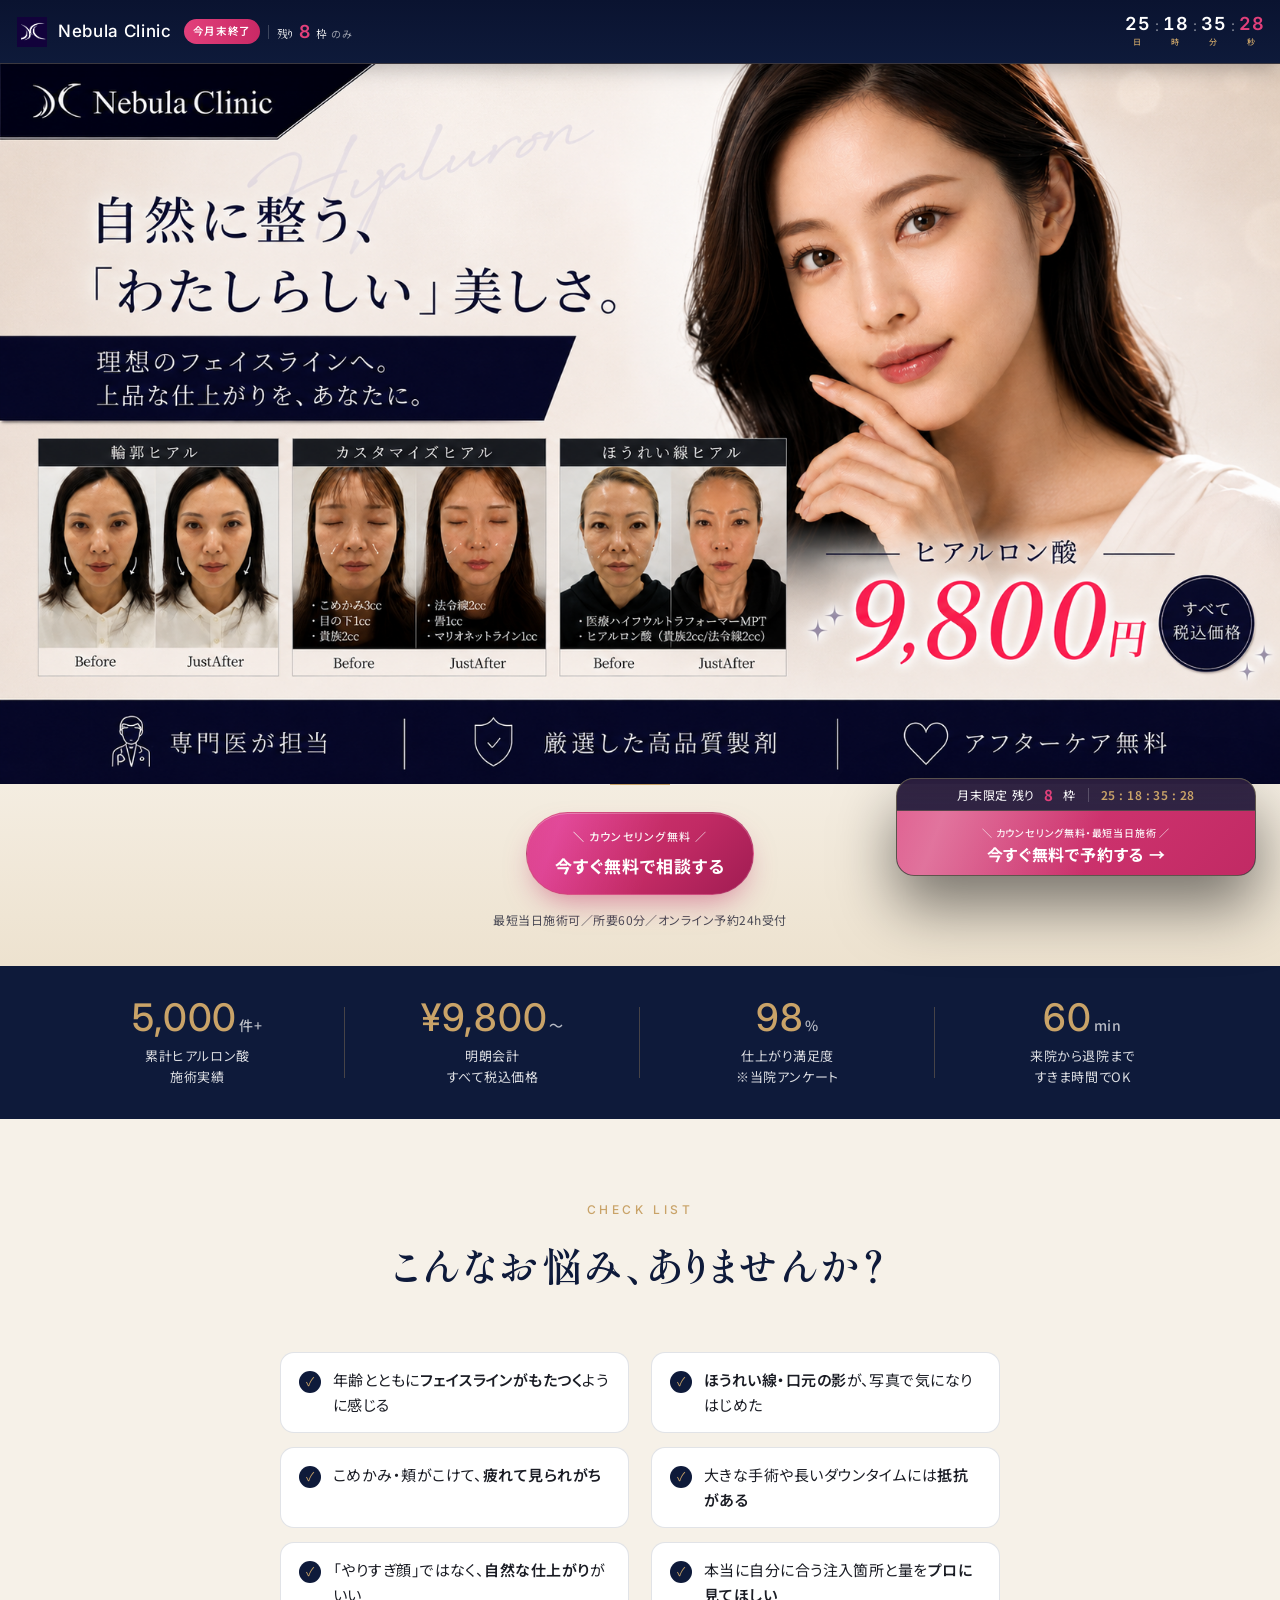
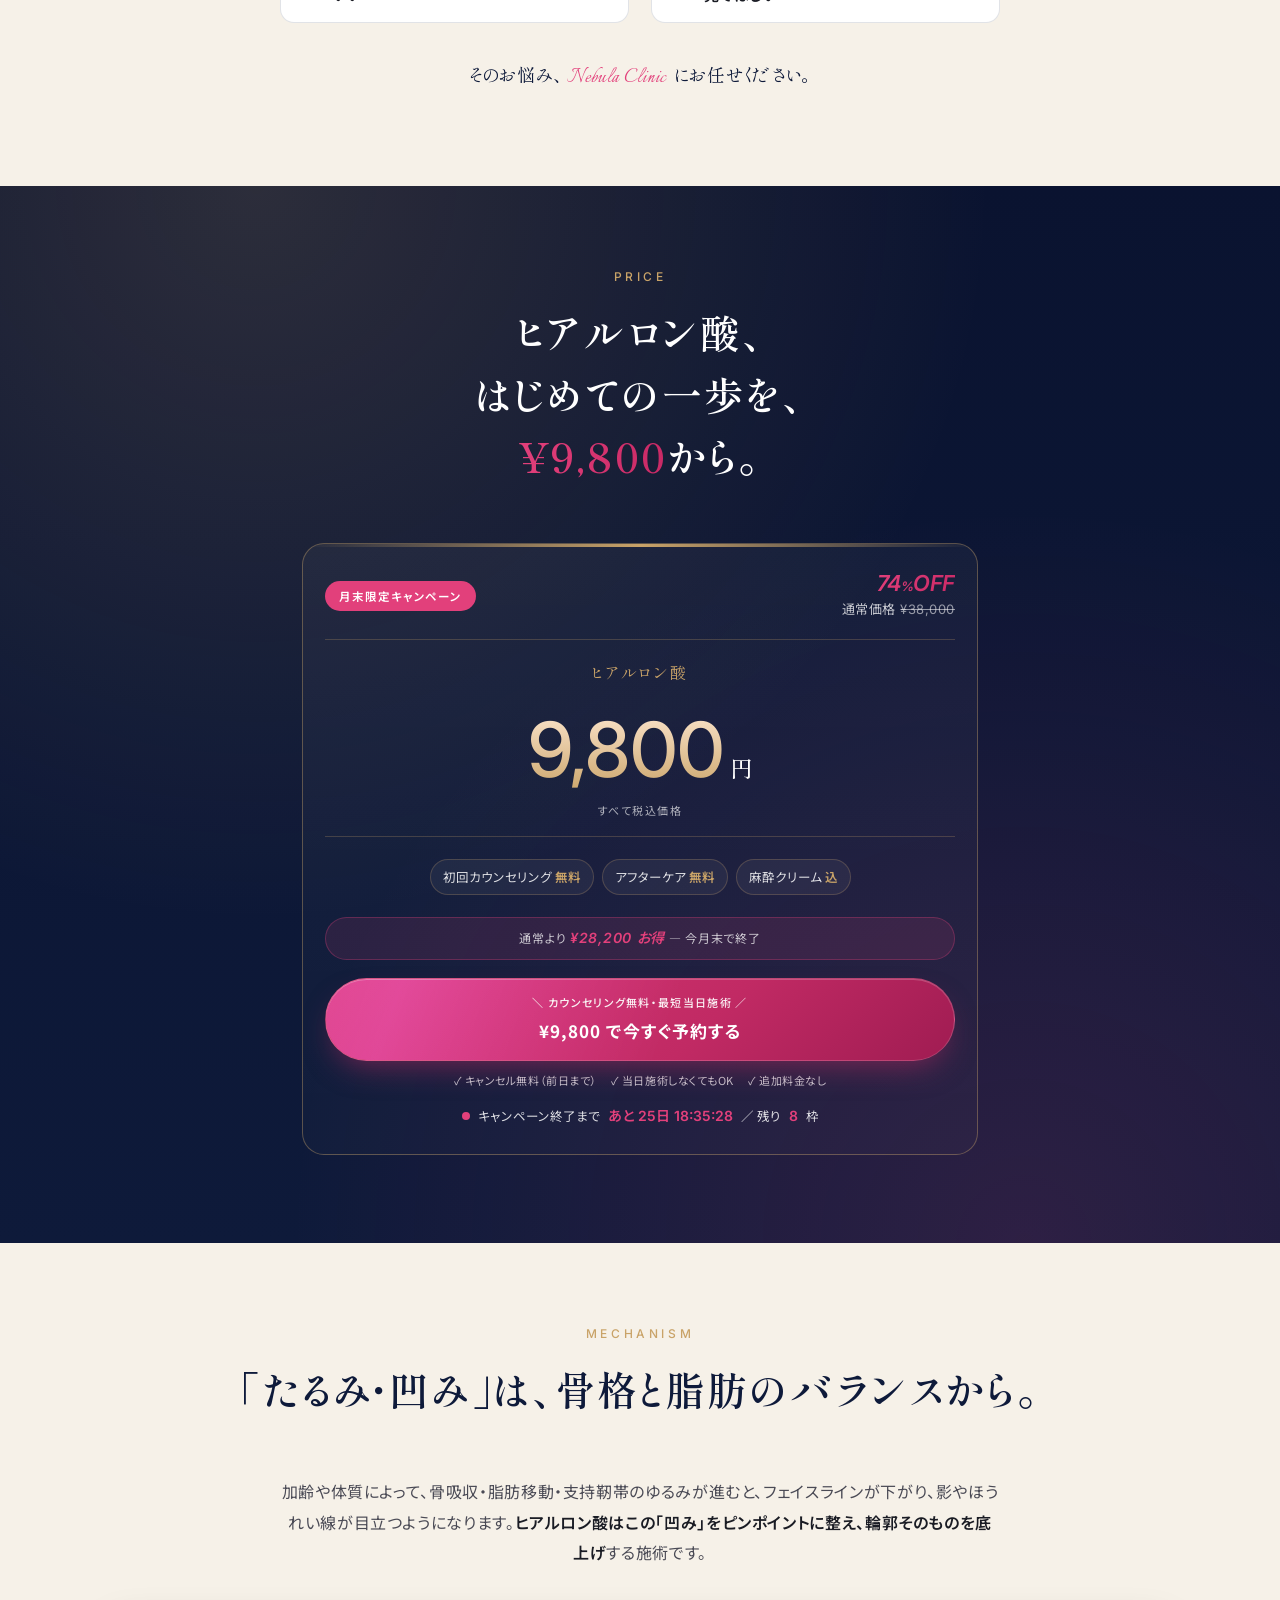
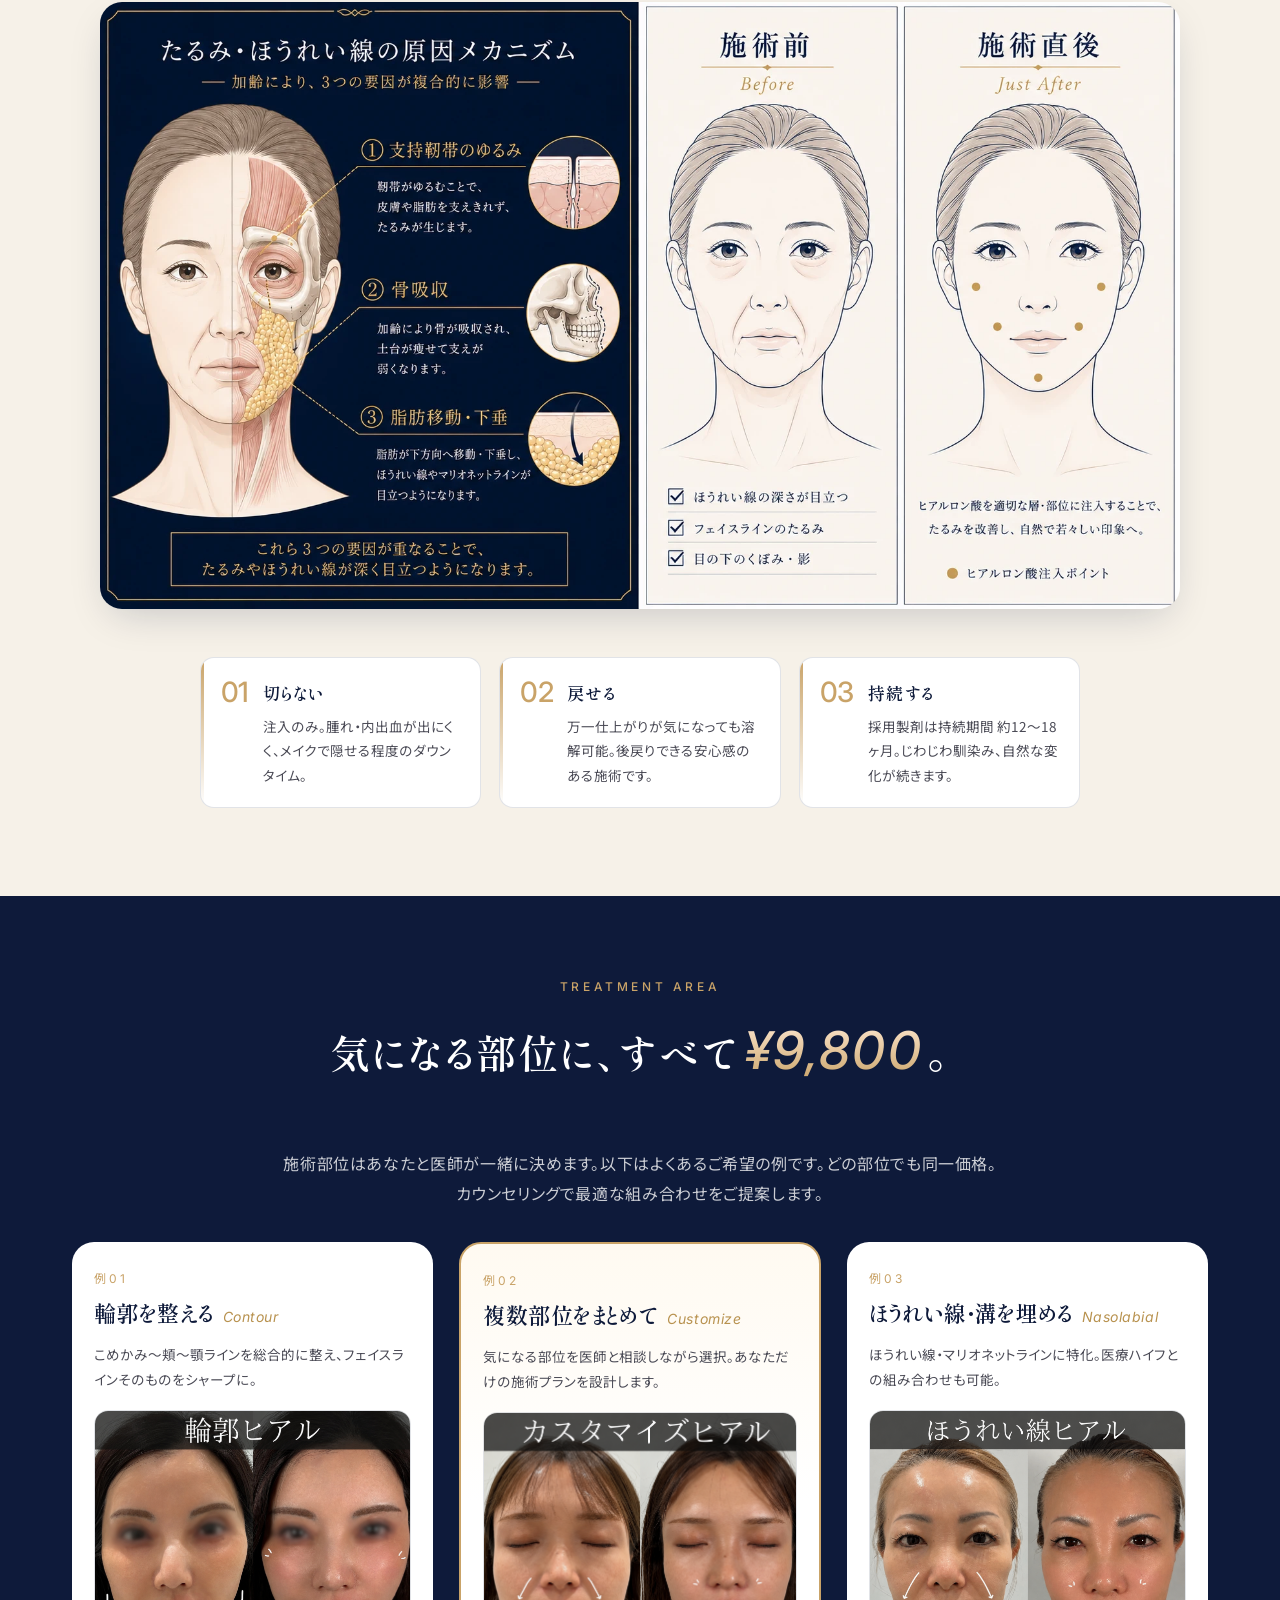
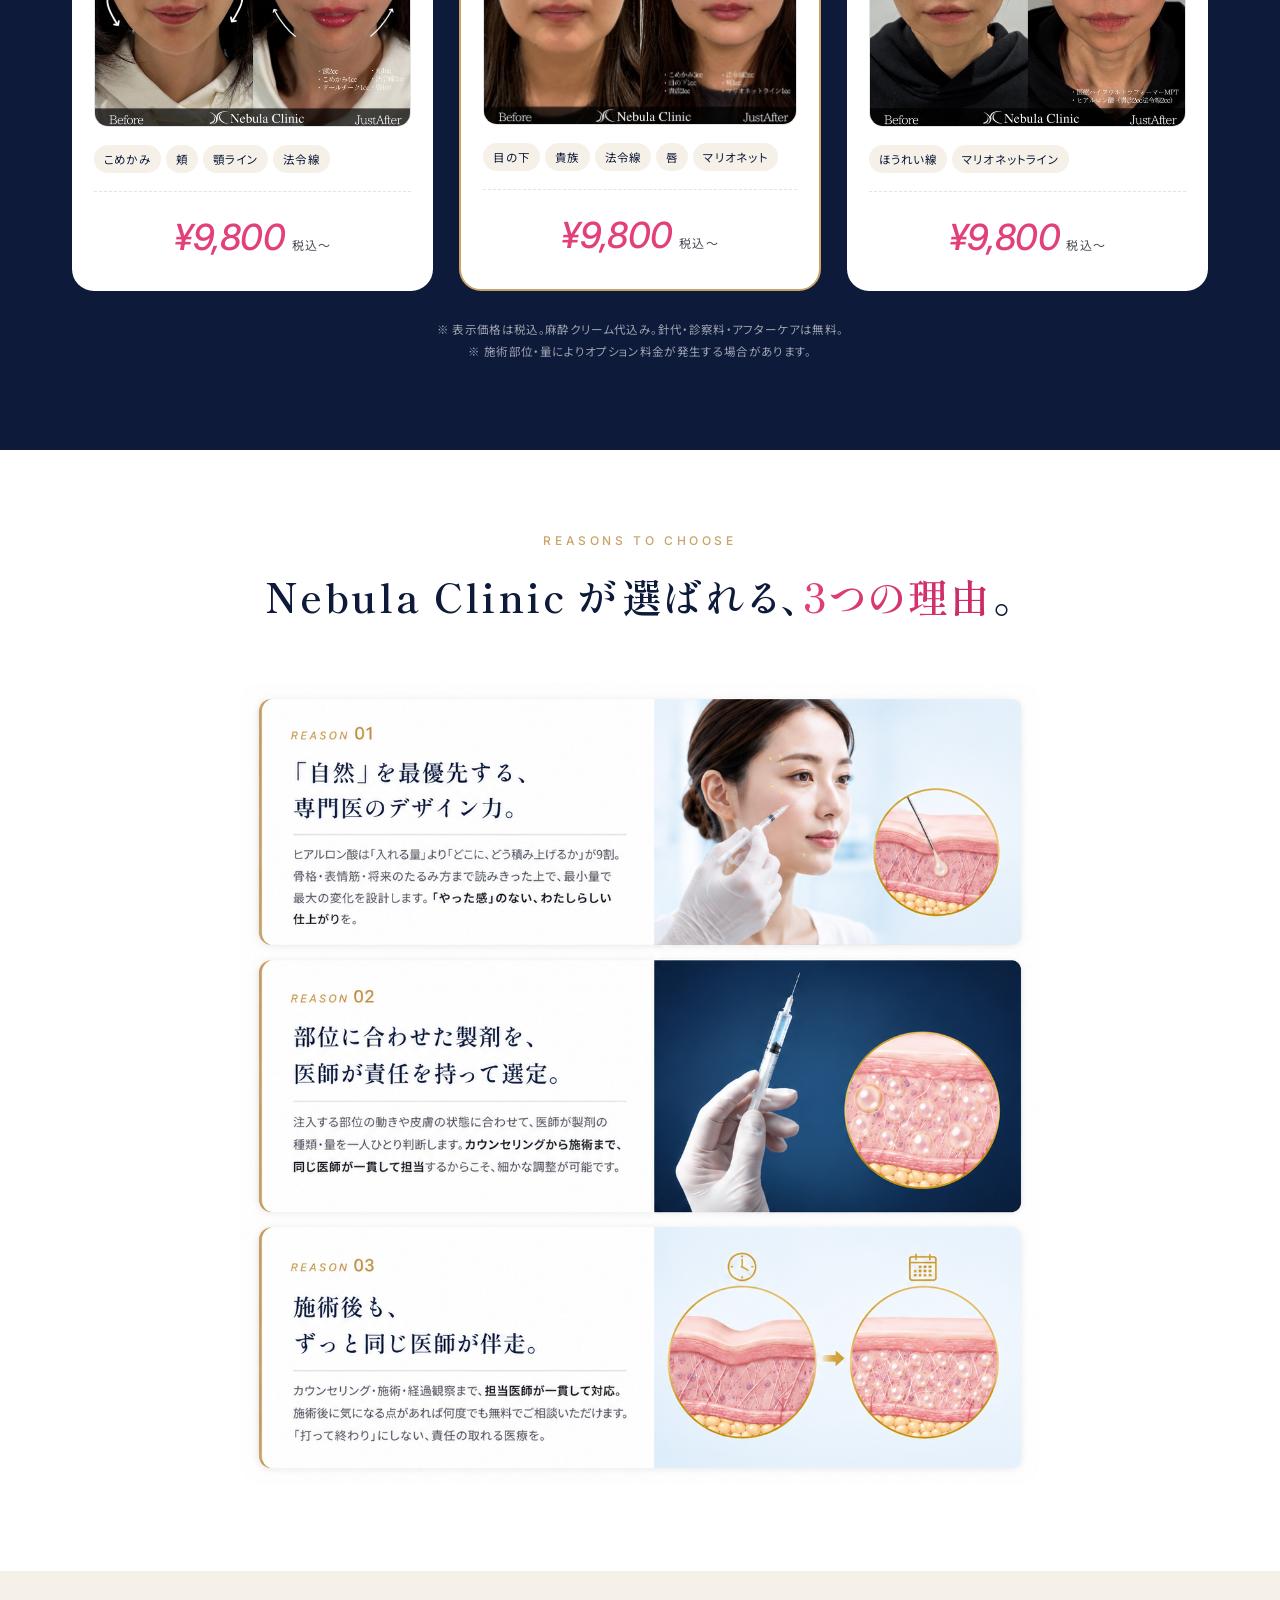
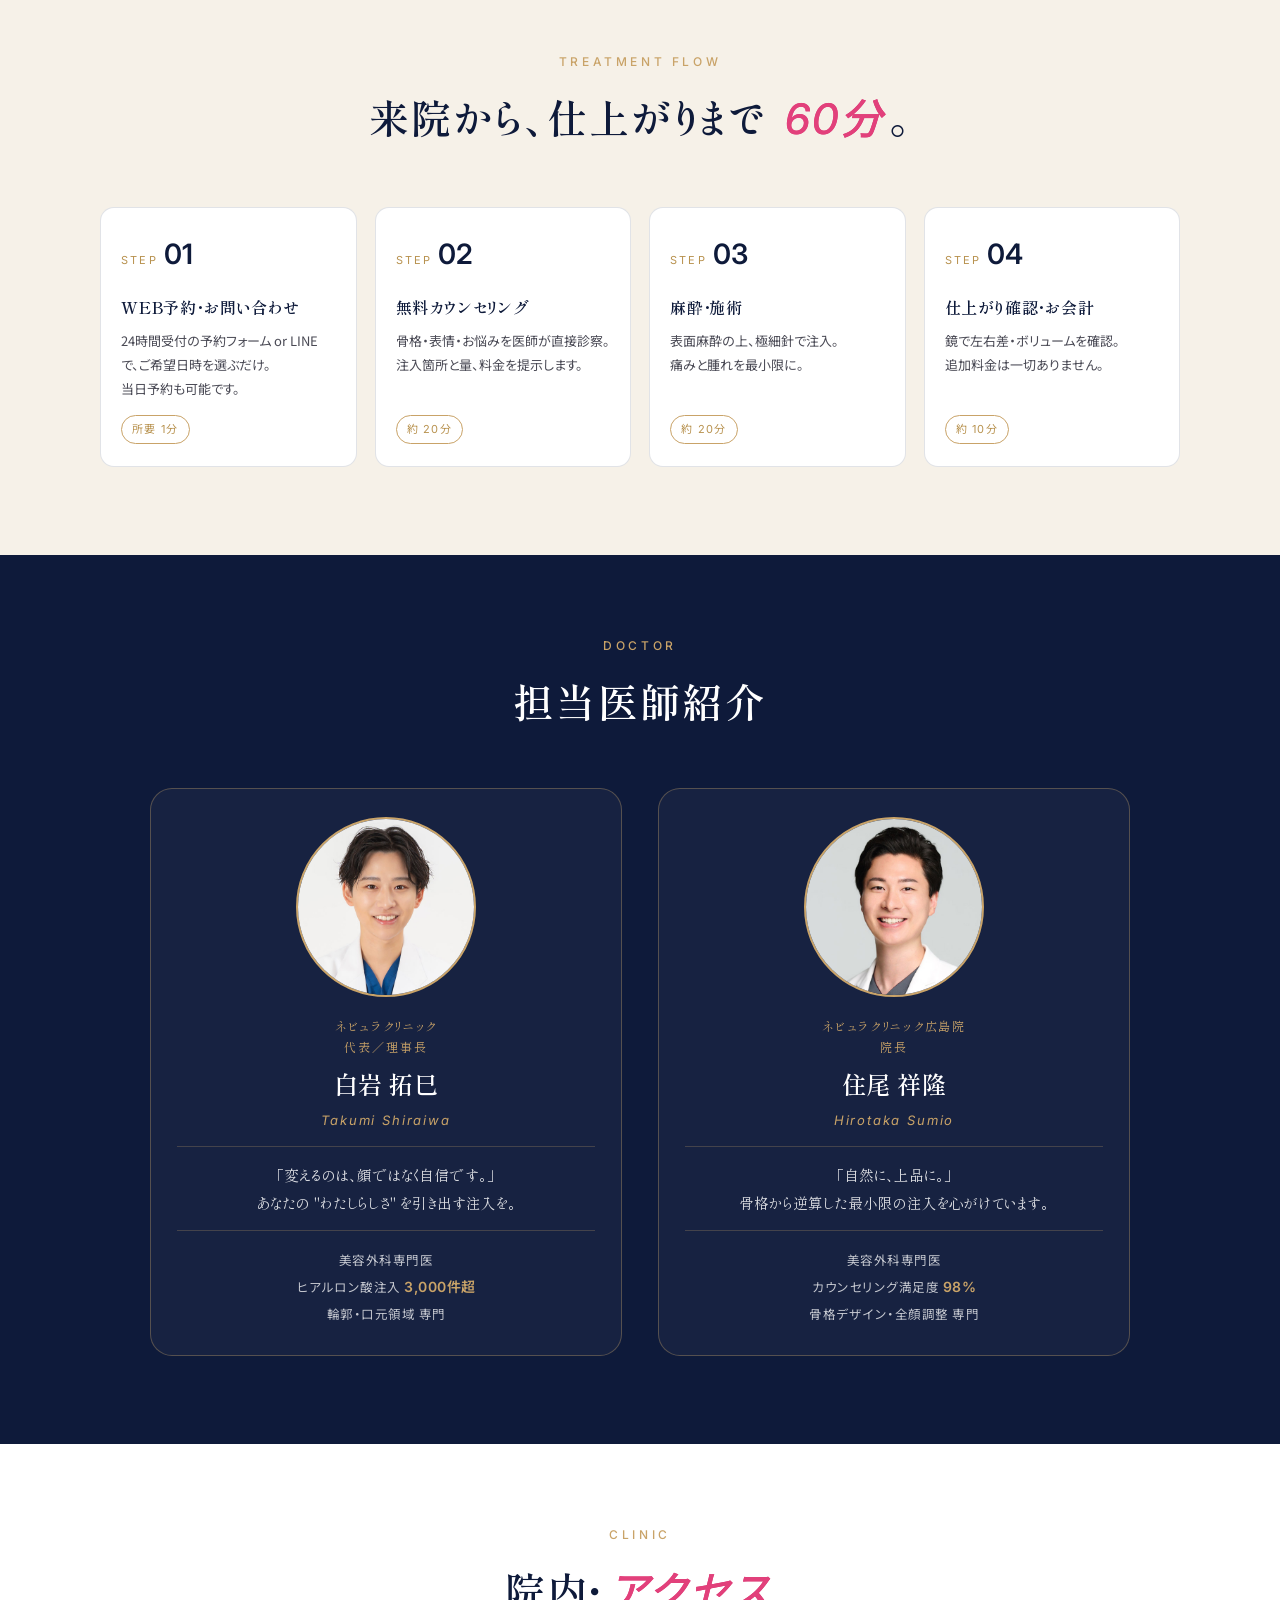
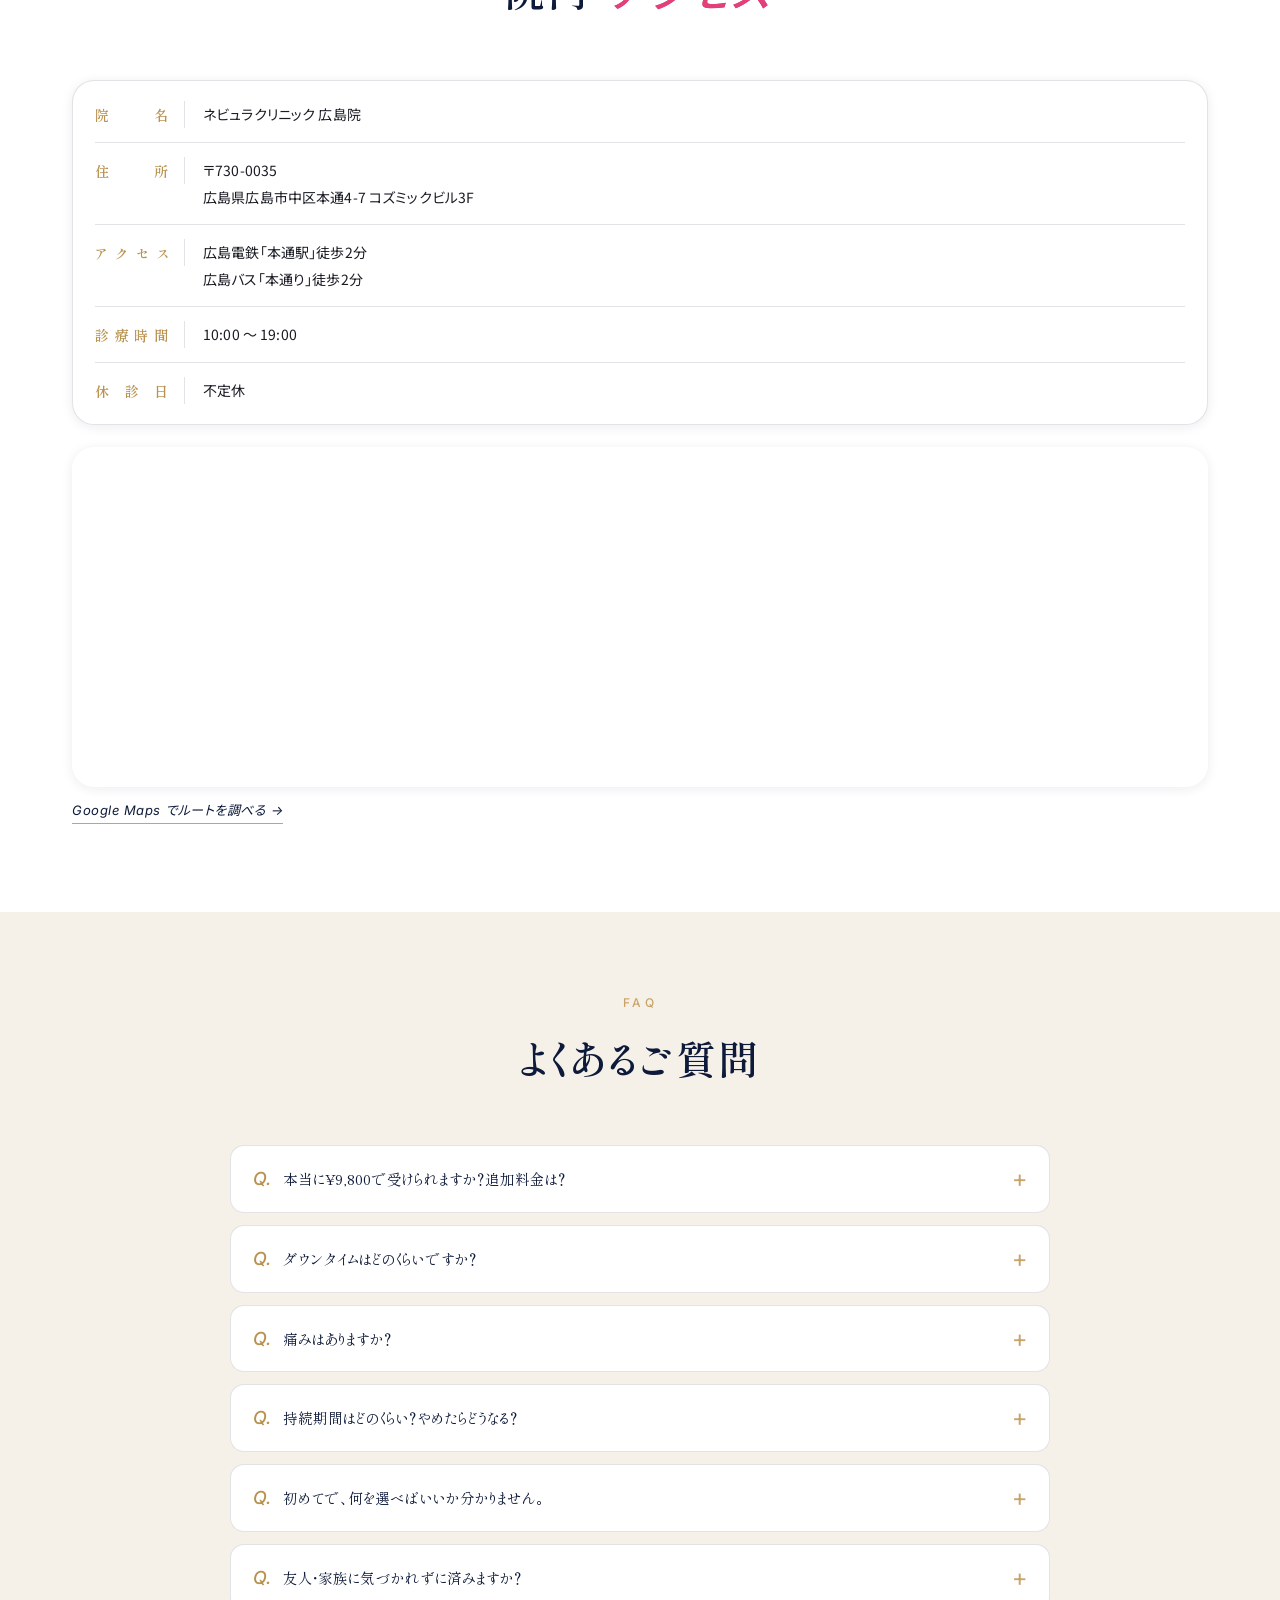
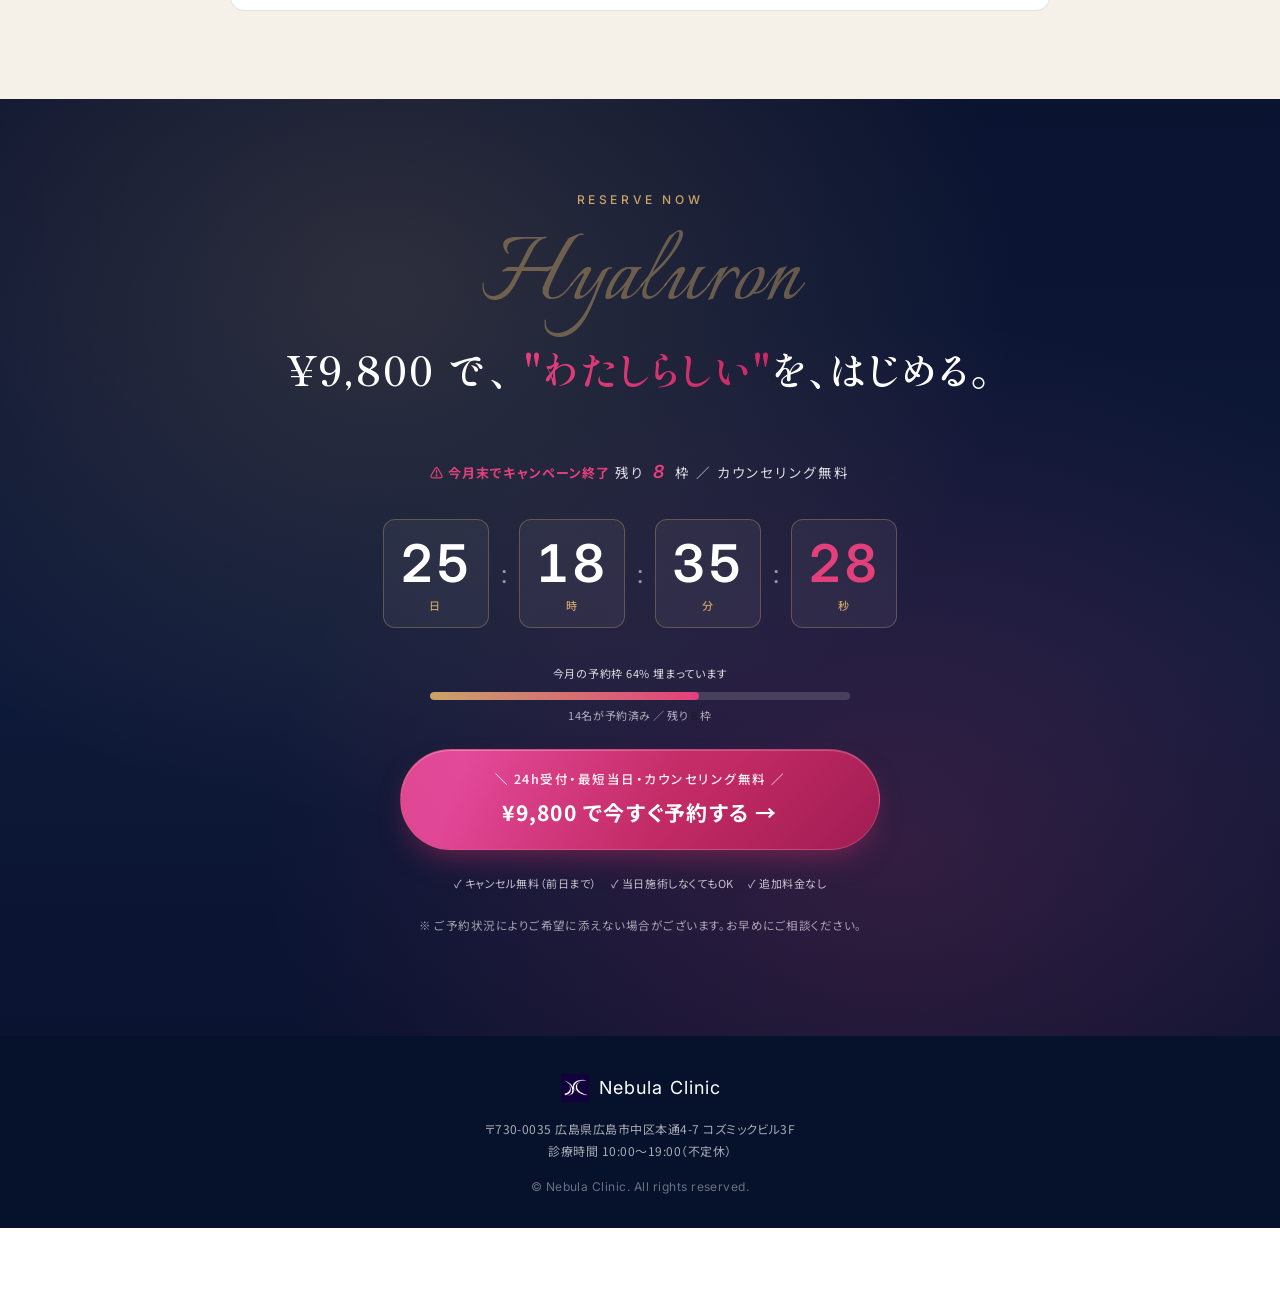
==== Hyaluron LP.html @ a9e878e3 "Remove phone numbers from clinic info and footer" ====
<!DOCTYPE html>
<html lang="ja">
<head>
<meta charset="UTF-8" />
<meta name="viewport" content="width=device-width, initial-scale=1, viewport-fit=cover" />
<title>自然に整う、わたしらしい美しさ｜ヒアルロン酸 ¥9,800｜Nebula Clinic</title>
<meta name="description" content="ネビュラクリニック広島院。輪郭・カスタマイズ・ほうれい線、3つのヒアルロン酸メニューが税込¥9,800。専門医による上品な仕上がり。カウンセリング無料／アフターケア無料。" />
<link rel="preconnect" href="https://fonts.googleapis.com" />
<link rel="preconnect" href="https://fonts.gstatic.com" crossorigin />
<link href="https://fonts.googleapis.com/css2?family=Shippori+Mincho:wght@400;500;600;700;800&family=Noto+Sans+JP:wght@300;400;500;600;700&family=Inter:wght@300;400;500;600;700&family=Italianno&display=swap" rel="stylesheet" />
<link rel="stylesheet" href="styles-v14.css?v=16" />
<style>
/* REASONS: composite image — PC & SP */
.reason-list{
  list-style:none !important;
  padding:0 !important;
  margin:0 auto !important;
  display:block !important;
}
.reason-list li{
  line-height:0;
  text-align:center;
}
.reason-img{
  width:100%;
  height:auto;
  display:block;
  margin:0 auto;
  border-radius:var(--radius-lg);
}
/* PC: 1254×1254 square — limit to reasonable width */
@media(min-width:720px){
  .reason-img{ max-width:800px; }
}
/* SP: 800×1966 tall — full width, no radius */
@media(max-width:719px){
  .reason-img{ max-width:100%; border-radius:0; }
}
</style>
</head>
<body>
  <!-- Sticky Top Countdown Bar -->
  <header class="topbar" id="topbar">
    <div class="topbar__inner">
      <a href="#top" class="topbar__brand" aria-label="Nebula Clinic">
        <img class="brand-mark" src="assets/logo-mark.png" alt="" />
        <span class="brand-word">Nebula Clinic</span>
      </a>
      <div class="topbar__deal">
        <span class="deal-label">今月末終了</span>
        <span class="deal-divider"></span>
        <span class="deal-slots">残り <strong id="slots">8</strong> 枠 <em class="deal-urgency">のみ</em></span>
      </div>
      <div class="countdown" aria-label="キャンペーン終了までの残り時間">
        <div class="cd-cell"><span class="cd-num" id="cd-d">00</span><span class="cd-lbl">日</span></div>
        <span class="cd-sep">:</span>
        <div class="cd-cell"><span class="cd-num" id="cd-h">00</span><span class="cd-lbl">時</span></div>
        <span class="cd-sep">:</span>
        <div class="cd-cell"><span class="cd-num" id="cd-m">00</span><span class="cd-lbl">分</span></div>
        <span class="cd-sep">:</span>
        <div class="cd-cell"><span class="cd-num cd-sec" id="cd-s">00</span><span class="cd-lbl">秒</span></div>
      </div>
    </div>
  </header>

  <main id="top">
    <!-- FV / HERO -->
    <section class="fv" aria-label="ファーストビュー">
      <picture>
        <source media="(min-width: 880px)" srcset="assets/fv-pc.png" type="image/png" />
        <source media="(max-width: 879px)" srcset="assets/fv-sp.webp" type="image/webp" />
        <img class="fv__img" src="assets/fv-sp.png" alt="Nebula Clinic ヒアルロン酸 — 自然に整う、わたしらしい美しさ" />
      </picture>
      <div class="fv__cta-wrap">
        <a class="cta cta--primary" href="https://reservation.medical-force.com/c/4a7a018bbb624b30a34610d92e61a5f1?landing_event_id=2cfa3225-1e08-4f30-b72d-8ef38a2a5c15&_gl=1*oysdcn*_gcl_au*MTY2MDA2ODQ5LjE3Nzg0ODMxOTU.*_ga*MzE3OTk0ODUuMTc3ODQ4MzE5Ng..*_ga_W604VMFVQ4*czE3Nzg0ODMxOTUkbzEkZzAkdDE3Nzg0ODMxOTUkajYwJGwwJGgw" target="_blank" rel="noopener" data-track="fv-primary">
          <span class="cta__sub">＼ カウンセリング無料 ／</span>
          <span class="cta__main">今すぐ無料で相談する</span>
        </a>
        <p class="cta__note">最短当日施術可／所要60分／オンライン予約24h受付</p>
      </div>
    </section>

    <!-- Trust strip -->
    <section class="trust" aria-label="実績・特徴">
      <ul class="trust__list">
        <li>
          <span class="trust__num">5,000<small>件+</small></span>
          <span class="trust__lbl">累計ヒアルロン酸<br/>施術実績</span>
        </li>
        <li>
          <span class="trust__num">¥9,800<small>～</small></span>
          <span class="trust__lbl">明朗会計<br/>すべて税込価格</span>
        </li>
        <li>
          <span class="trust__num">98<small>%</small></span>
          <span class="trust__lbl">仕上がり満足度<br/>※当院アンケート</span>
        </li>
        <li>
          <span class="trust__num">60<small>min</small></span>
          <span class="trust__lbl">来院から退院まで<br/>すきま時間でOK</span>
        </li>
      </ul>
    </section>

    <!-- お悩み -->
    <section class="section bg-cream worry" aria-labelledby="worry-h">
      <div class="container">
        <p class="eyebrow">CHECK LIST</p>
        <h2 id="worry-h" class="section-h">こんなお悩み、<br class="sp-only"/>ありませんか？</h2>
        <ul class="worry__list">
          <li><span class="worry__check">✓</span><span>年齢とともに<strong>フェイスラインがもたつく</strong>ように感じる</span></li>
          <li><span class="worry__check">✓</span><span><strong>ほうれい線・口元の影</strong>が、写真で気になりはじめた</span></li>
          <li><span class="worry__check">✓</span><span>こめかみ・頬がこけて、<strong>疲れて見られがち</strong></span></li>
          <li><span class="worry__check">✓</span><span>大きな手術や長いダウンタイムには<strong>抵抗がある</strong></span></li>
          <li><span class="worry__check">✓</span><span>「やりすぎ顔」ではなく、<strong>自然な仕上がり</strong>がいい</span></li>
          <li><span class="worry__check">✓</span><span>本当に自分に合う注入箇所と量を<strong>プロに見てほしい</strong></span></li>
        </ul>
        <p class="worry__cta">そのお悩み、<em>Nebula Clinic</em> にお任せください。</p>
      </div>
    </section>

    <!-- 価格・メイン提案 -->
    <section class="section price" aria-labelledby="price-h">
      <div class="container price__inner">
        <p class="eyebrow eyebrow--light">PRICE</p>
        <h2 id="price-h" class="section-h section-h--light">ヒアルロン酸、<br/>はじめての一歩を、<br/><span class="grad-line">¥9,800</span>から。</h2>
        <div class="price-card">
          <div class="price-card__top">
            <span class="price-card__pill">月末限定キャンペーン</span>
            <div class="price-card__top-right">
              <span class="price-card__off">74<small>%</small>OFF</span>
              <span class="price-card__list">通常価格 <s>¥38,000</s></span>
            </div>
          </div>
          <div class="price-card__main">
            <span class="price-card__title">ヒアルロン酸</span>
            <span class="price-card__num"><em>9,800</em><small>円</small></span>
            <span class="price-card__tax">すべて税込価格</span>
          </div>
          <ul class="price-card__bullets">
            <li>初回カウンセリング <strong>無料</strong></li>
            <li>アフターケア <strong>無料</strong></li>
            <li>麻酔クリーム <strong>込</strong></li>
          </ul>
          <p class="price-card__saving">通常より <strong>¥28,200 お得</strong> — 今月末で終了</p>
          <a class="cta cta--primary cta--block" href="https://reservation.medical-force.com/c/4a7a018bbb624b30a34610d92e61a5f1?landing_event_id=2cfa3225-1e08-4f30-b72d-8ef38a2a5c15&_gl=1*oysdcn*_gcl_au*MTY2MDA2ODQ5LjE3Nzg0ODMxOTU.*_ga*MzE3OTk0ODUuMTc3ODQ4MzE5Ng..*_ga_W604VMFVQ4*czE3Nzg0ODMxOTUkbzEkZzAkdDE3Nzg0ODMxOTUkajYwJGwwJGgw" target="_blank" rel="noopener">
            <span class="cta__sub">＼ カウンセリング無料・最短当日施術 ／</span>
            <span class="cta__main">¥9,800 で今すぐ予約する</span>
          </a>
          <div class="cta-trust">
            <span>✓ キャンセル無料（前日まで）</span>
            <span>✓ 当日施術しなくてもOK</span>
            <span>✓ 追加料金なし</span>
          </div>
          <p class="price-card__urgency">
            <span class="pulse-dot"></span>
            キャンペーン終了まで <strong id="cd-inline">あと —</strong> ／ 残り <strong id="slots-inline">8</strong> 枠
          </p>
        </div>
      </div>
    </section>

    <!-- 仕組み / WHY HYALURONIC -->
    <section class="section bg-cream mech" aria-labelledby="mech-h">
      <div class="container">
        <p class="eyebrow">MECHANISM</p>
        <h2 id="mech-h" class="section-h">「たるみ・凹み」は、<br class="sp-only"/>骨格と脂肪のバランスから。</h2>
        <p class="lead">加齢や体質によって、骨吸収・脂肪移動・支持靭帯のゆるみが進むと、フェイスラインが下がり、影やほうれい線が目立つようになります。<strong>ヒアルロン酸はこの「凹み」をピンポイントに整え、輪郭そのものを底上げ</strong>する施術です。</p>

        <!-- 原因・Before/After 図解 -->
        <div class="mech-diagram">
          <picture>
            <source srcset="assets/mech-diagram.webp" type="image/webp" />
            <img class="mech-diagram__img" src="assets/mech-diagram.png"
                 alt="たるみ・ほうれい線の原因メカニズム／施術前・施術直後" loading="lazy" />
          </picture>
        </div>

        <ul class="mech-points">
          <li><span class="mech-num">01</span><div><h4>切らない</h4><p>注入のみ。腫れ・内出血が出にくく、メイクで隠せる程度のダウンタイム。</p></div></li>
          <li><span class="mech-num">02</span><div><h4>戻せる</h4><p>万一仕上がりが気になっても溶解可能。後戻りできる安心感のある施術です。</p></div></li>
          <li><span class="mech-num">03</span><div><h4>持続する</h4><p>採用製剤は持続期間 約12〜18ヶ月。じわじわ馴染み、自然な変化が続きます。</p></div></li>
        </ul>
      </div>
    </section>

    <!-- 治療メニュー -->
    <section class="section bg-navy menu" aria-labelledby="menu-h">
      <div class="container">
        <p class="eyebrow eyebrow--light">TREATMENT AREA</p>
        <h2 id="menu-h" class="section-h section-h--light">気になる部位に、<br class="sp-only"/>すべて<em class="price-em">¥9,800</em>。</h2>
        <p class="lead lead--light">施術部位はあなたと医師が一緒に決めます。以下はよくあるご希望の例です。どの部位でも同一価格。カウンセリングで最適な組み合わせをご提案します。</p>

        <div class="menu-grid">
          <article class="menu-card">
            <div class="menu-card__no">例01</div>
            <h3 class="menu-card__title">輪郭を整える<span class="menu-card__en">Contour</span></h3>
            <p class="menu-card__desc">こめかみ〜頬〜顎ラインを総合的に整え、フェイスラインそのものをシャープに。</p>
            <figure class="menu-card__case">
              <img src="assets/case-rinkaku.png" alt="輪郭 施術イメージ" loading="lazy" onerror="this.closest('figure').style.display='none'" />
            </figure>
            <ul class="menu-card__chip">
              <li>こめかみ</li><li>頬</li><li>顎ライン</li><li>法令線</li>
            </ul>
            <div class="menu-card__price"><span>¥9,800</span><small>税込〜</small></div>
          </article>

          <article class="menu-card menu-card--feature">
            <div class="menu-card__no">例02</div>
            <h3 class="menu-card__title">複数部位をまとめて<span class="menu-card__en">Customize</span></h3>
            <p class="menu-card__desc">気になる部位を医師と相談しながら選択。あなただけの施術プランを設計します。</p>
            <figure class="menu-card__case">
              <img src="assets/case-customize.png" alt="カスタマイズ 施術イメージ" loading="lazy" onerror="this.closest('figure').style.display='none'" />
            </figure>
            <ul class="menu-card__chip">
              <li>目の下</li><li>貴族</li><li>法令線</li><li>唇</li><li>マリオネット</li>
            </ul>
            <div class="menu-card__price"><span>¥9,800</span><small>税込〜</small></div>
          </article>

          <article class="menu-card">
            <div class="menu-card__no">例03</div>
            <h3 class="menu-card__title">ほうれい線・溝を埋める<span class="menu-card__en">Nasolabial</span></h3>
            <p class="menu-card__desc">ほうれい線・マリオネットラインに特化。医療ハイフとの組み合わせも可能。</p>
            <figure class="menu-card__case">
              <img src="assets/case-houreisen.png" alt="ほうれい線 施術イメージ" loading="lazy" onerror="this.closest('figure').style.display='none'" />
            </figure>
            <ul class="menu-card__chip">
              <li>ほうれい線</li><li>マリオネットライン</li>
            </ul>
            <div class="menu-card__price"><span>¥9,800</span><small>税込〜</small></div>
          </article>
        </div>

        <p class="menu-disclaimer">※ 表示価格は税込。麻酔クリーム代込み。針代・診察料・アフターケアは無料。<br/>※ 施術部位・量によりオプション料金が発生する場合があります。</p>
      </div>
    </section>

    <!-- 選ばれる3つの理由 -->
    <section class="section reasons" aria-labelledby="reasons-h">
      <div class="container">
        <p class="eyebrow">REASONS TO CHOOSE</p>
        <h2 id="reasons-h" class="section-h">Nebula Clinic が<br class="sp-only"/>選ばれる、<span class="grad-line">3つの理由</span>。</h2>

        <ol class="reason-list">
          <li>
            <picture>
              <source media="(max-width:719px)" srcset="assets/reasons-sp.webp" type="image/webp" />
              <source media="(max-width:719px)" srcset="assets/reasons-sp.png" type="image/png" />
              <img class="reason-img" src="assets/reasons-pc.png" alt="選ばれる3つの理由" loading="lazy" />
            </picture>
          </li>
        </ol>
      </div>
    </section>

    <!-- 流れ -->
    <section class="section bg-cream flow" aria-labelledby="flow-h">
      <div class="container">
        <p class="eyebrow">TREATMENT FLOW</p>
        <h2 id="flow-h" class="section-h">来院から、<br class="sp-only"/>仕上がりまで <em class="grad-line">60分</em>。</h2>

        <ol class="flow-list">
          <li>
            <div class="flow__step"><span>STEP</span><strong>01</strong></div>
            <h4>WEB予約・お問い合わせ</h4>
            <p>24時間受付の予約フォーム or LINE で、ご希望日時を選ぶだけ。<br/>当日予約も可能です。</p>
            <span class="flow__time">所要 1分</span>
          </li>
          <li>
            <div class="flow__step"><span>STEP</span><strong>02</strong></div>
            <h4>無料カウンセリング</h4>
            <p>骨格・表情・お悩みを医師が直接診察。<br/>注入箇所と量、料金を提示します。</p>
            <span class="flow__time">約 20分</span>
          </li>
          <li>
            <div class="flow__step"><span>STEP</span><strong>03</strong></div>
            <h4>麻酔・施術</h4>
            <p>表面麻酔の上、極細針で注入。<br/>痛みと腫れを最小限に。</p>
            <span class="flow__time">約 20分</span>
          </li>
          <li>
            <div class="flow__step"><span>STEP</span><strong>04</strong></div>
            <h4>仕上がり確認・お会計</h4>
            <p>鏡で左右差・ボリュームを確認。<br/>追加料金は一切ありません。</p>
            <span class="flow__time">約 10分</span>
          </li>
        </ol>
      </div>
    </section>

    <!-- ドクター紹介 -->
    <section class="section bg-navy doctors" aria-labelledby="dr-h">
      <div class="container">
        <p class="eyebrow eyebrow--light">DOCTOR</p>
        <h2 id="dr-h" class="section-h section-h--light">担当医師紹介</h2>

        <div class="dr-grid">
          <article class="dr-card">
            <div class="dr-card__photo">
              <img src="assets/dr-shiraiwa.jpg" alt="白岩 拓巳 医師" loading="lazy" />
            </div>
            <p class="dr-card__role">ネビュラクリニック<br/>代表／理事長</p>
            <h3 class="dr-card__name">白岩 拓巳<span class="dr-card__en">Takumi Shiraiwa</span></h3>
            <p class="dr-card__quote">「変えるのは、顔ではなく自信です。」<br/>あなたの "わたしらしさ" を引き出す注入を。</p>
            <ul class="dr-card__cred">
              <li>美容外科専門医</li>
              <li>ヒアルロン酸注入 <strong>3,000件超</strong></li>
              <li>輪郭・口元領域 専門</li>
            </ul>
          </article>

          <article class="dr-card">
            <div class="dr-card__photo">
              <img src="assets/dr-sumio.jpg" alt="住尾 祥隆 医師" loading="lazy" />
            </div>
            <p class="dr-card__role">ネビュラクリニック広島院<br/>院長</p>
            <h3 class="dr-card__name">住尾 祥隆<span class="dr-card__en">Hirotaka Sumio</span></h3>
            <p class="dr-card__quote">「自然に、上品に。」<br/>骨格から逆算した最小限の注入を心がけています。</p>
            <ul class="dr-card__cred">
              <li>美容外科専門医</li>
              <li>カウンセリング満足度 <strong>98%</strong></li>
              <li>骨格デザイン・全顔調整 専門</li>
            </ul>
          </article>
        </div>
      </div>
    </section>

    <!-- 院案内 -->
    <section class="section clinic" aria-labelledby="clinic-h">
      <div class="container">
        <p class="eyebrow">CLINIC</p>
        <h2 id="clinic-h" class="section-h">院内・<em class="grad-line">アクセス</em></h2>

        <img class="clinic-interior" src="assets/clinic-interior.jpg" alt="ネビュラクリニック広島院 院内" loading="lazy"
             onerror="this.style.display='none'" />

        <dl class="clinic-dl">
          <div><dt>院　名</dt><dd>ネビュラクリニック 広島院</dd></div>
          <div><dt>住　所</dt><dd>〒730-0035<br/>広島県広島市中区本通4-7 コズミックビル3F</dd></div>
          <div><dt>アクセス</dt><dd>広島電鉄「本通駅」徒歩2分<br/>広島バス「本通り」徒歩2分</dd></div>
          <div><dt>診療時間</dt><dd>10:00 〜 19:00</dd></div>
          <div><dt>休 診 日</dt><dd>不定休</dd></div>
        </dl>

        <iframe
          class="clinic-gmap"
          src="https://maps.google.com/maps?q=広島県広島市中区本通4-7+コズミックビル&output=embed&z=16&hl=ja"
          allowfullscreen loading="lazy" referrerpolicy="no-referrer-when-downgrade"
          title="ネビュラクリニック広島院 地図"
        ></iframe>
        <a class="clinic-map-link" href="https://www.google.com/maps?q=広島県広島市中区本通4-7" target="_blank" rel="noopener">Google Maps でルートを調べる →</a>
      </div>
    </section>

    <!-- FAQ -->
    <section class="section bg-cream faq" aria-labelledby="faq-h">
      <div class="container">
        <p class="eyebrow">FAQ</p>
        <h2 id="faq-h" class="section-h">よくあるご質問</h2>

        <ul class="faq-list">
          <li>
            <details>
              <summary><span class="faq-q">Q.</span>本当に¥9,800で受けられますか？追加料金は？</summary>
              <div class="faq-a"><span>A.</span><p>はい、表示価格はすべて税込・追加料金なしです。麻酔クリーム代・針代・アフターケアもすべて含まれています。製剤の種類変更や追加部位を希望される場合のみ、事前にお見積りをお伝えしオプション料金をご案内します。</p></div>
            </details>
          </li>
          <li>
            <details>
              <summary><span class="faq-q">Q.</span>ダウンタイムはどのくらいですか？</summary>
              <div class="faq-a"><span>A.</span><p>多くの方が翌日からメイクで隠せる程度。腫れや内出血が出ても2〜7日で落ち着きます。当日のお仕事復帰も可能ですが、念のため大事なご予定の前1週間は避けることをおすすめします。</p></div>
            </details>
          </li>
          <li>
            <details>
              <summary><span class="faq-q">Q.</span>痛みはありますか？</summary>
              <div class="faq-a"><span>A.</span><p>表面麻酔クリームを塗布したうえで、極細針またはマイクロカニューレで注入します。注入時の痛みは「軽い圧迫感」程度。痛みに敏感な方には、追加の局所麻酔も可能です。</p></div>
            </details>
          </li>
          <li>
            <details>
              <summary><span class="faq-q">Q.</span>持続期間はどのくらい？やめたらどうなる？</summary>
              <div class="faq-a"><span>A.</span><p>採用製剤は約12〜18ヶ月が目安。徐々に体内に吸収されるため、施術をやめても元のお顔に戻るだけで「副作用として残る」ことはありません。万一仕上がりが気になる場合は溶解注射での修正も可能です。</p></div>
            </details>
          </li>
          <li>
            <details>
              <summary><span class="faq-q">Q.</span>初めてで、何を選べばいいか分かりません。</summary>
              <div class="faq-a"><span>A.</span><p>大丈夫です。多くの方が初診時に「何となく気になる」だけで来院されます。医師がお顔を直接拝見し、骨格・表情・将来のたるみ方からおすすめの導入を提案します。<strong>提案を聞いてから決めていただいてOK</strong>です。当日施術しない選択もちろん可能。</p></div>
            </details>
          </li>
          <li>
            <details>
              <summary><span class="faq-q">Q.</span>友人・家族に気づかれずに済みますか？</summary>
              <div class="faq-a"><span>A.</span><p>当院のご提案は「最小量で骨格を底上げする」発想です。一気に大きく変えるのではなく、本人すら忘れた頃に「最近きれいになった？」と言われる仕上がりを目指します。やりすぎが心配な方ほど、ぜひご相談を。</p></div>
            </details>
          </li>
        </ul>
      </div>
    </section>

    <!-- 最終CTA -->
    <section class="section final" id="reserve" aria-labelledby="final-h">
      <div class="final__bg" aria-hidden="true"></div>
      <div class="container final__inner">
        <p class="eyebrow eyebrow--light">RESERVE NOW</p>
        <p class="final__script">Hyaluron</p>
        <h2 id="final-h" class="section-h section-h--light">
          ¥9,800 で、<br class="sp-only"/>
          <span class="grad-line">"わたしらしい"</span>を、<br class="sp-only"/>はじめる。
        </h2>
        <p class="final__lead">
          <span class="final__deadline">⚠ 今月末でキャンペーン終了</span><br class="sp-only"/>
          残り <strong id="slots-final">8</strong> 枠 ／ カウンセリング無料
        </p>

        <!-- inline countdown big -->
        <div class="countdown countdown--xl" aria-label="キャンペーン終了までの残り時間">
          <div class="cd-cell"><span class="cd-num" id="cd-d2">00</span><span class="cd-lbl">日</span></div>
          <span class="cd-sep">:</span>
          <div class="cd-cell"><span class="cd-num" id="cd-h2">00</span><span class="cd-lbl">時</span></div>
          <span class="cd-sep">:</span>
          <div class="cd-cell"><span class="cd-num" id="cd-m2">00</span><span class="cd-lbl">分</span></div>
          <span class="cd-sep">:</span>
          <div class="cd-cell"><span class="cd-num cd-sec" id="cd-s2">00</span><span class="cd-lbl">秒</span></div>
        </div>

        <!-- スロット進捗バー -->
        <div class="slot-meter">
          <div class="slot-meter__label">今月の予約枠 <span id="slots-pct">62.5%</span> 埋まっています</div>
          <div class="slot-meter__track"><div class="slot-meter__fill" id="slots-fill" style="width:62.5%"></div></div>
          <div class="slot-meter__caption"><span id="slots-used">14</span>名が予約済み ／ 残り <strong id="slots-final2">8</strong> 枠</div>
        </div>

        <div class="final__cta">
          <a class="cta cta--primary cta--xl" href="https://reservation.medical-force.com/c/4a7a018bbb624b30a34610d92e61a5f1?landing_event_id=2cfa3225-1e08-4f30-b72d-8ef38a2a5c15&_gl=1*oysdcn*_gcl_au*MTY2MDA2ODQ5LjE3Nzg0ODMxOTU.*_ga*MzE3OTk0ODUuMTc3ODQ4MzE5Ng..*_ga_W604VMFVQ4*czE3Nzg0ODMxOTUkbzEkZzAkdDE3Nzg0ODMxOTUkajYwJGwwJGgw" target="_blank" rel="noopener" data-track="final-reserve">
            <span class="cta__sub">＼ 24h受付・最短当日・カウンセリング無料 ／</span>
            <span class="cta__main">¥9,800 で今すぐ予約する →</span>
          </a>
          <div class="cta-trust">
            <span>✓ キャンセル無料（前日まで）</span>
            <span>✓ 当日施術しなくてもOK</span>
            <span>✓ 追加料金なし</span>
          </div>
        </div>
        <p class="final__note">※ ご予約状況によりご希望に添えない場合がございます。お早めにご相談ください。</p>
      </div>
    </section>

    <!-- Footer -->
    <footer class="foot">
      <div class="container foot__inner">
        <a class="foot__brand" href="#top">
          <img class="brand-mark" src="assets/logo-mark.png" alt="" />
          <span>Nebula Clinic</span>
        </a>
        <p>〒730-0035 広島県広島市中区本通4-7 コズミックビル3F<br/>診療時間 10:00〜19:00（不定休）</p>
        <p class="foot__copy">© Nebula Clinic. All rights reserved.</p>
      </div>
    </footer>
  </main>

  <!-- Sticky bottom CTA bar -->
  <nav class="stickybar" aria-label="予約・お電話">
    <div class="stickybar__deal">
      <span class="stickybar__deal-lbl">月末限定 残り</span>
      <strong class="stickybar__deal-num" id="slots-bar">8</strong>
      <span class="stickybar__deal-lbl">枠</span>
      <span class="stickybar__deal-sep"></span>
      <span class="stickybar__cd" id="cd-bar">00:00:00:00</span>
    </div>
    <div class="stickybar__btns">
      <a class="stickybar__btn stickybar__btn--book" href="https://reservation.medical-force.com/c/4a7a018bbb624b30a34610d92e61a5f1?landing_event_id=2cfa3225-1e08-4f30-b72d-8ef38a2a5c15&_gl=1*oysdcn*_gcl_au*MTY2MDA2ODQ5LjE3Nzg0ODMxOTU.*_ga*MzE3OTk0ODUuMTc3ODQ4MzE5Ng..*_ga_W604VMFVQ4*czE3Nzg0ODMxOTUkbzEkZzAkdDE3Nzg0ODMxOTUkajYwJGwwJGgw" target="_blank" rel="noopener" aria-label="WEB予約">
        <span class="stickybar__btn-sub">＼ カウンセリング無料・最短当日施術 ／</span>
        <span class="stickybar__btn-main">今すぐ無料で予約する →</span>
      </a>
    </div>
  </nav>

  <script src="lp.js"></script>
</body>
</html>
---- styles-v14.css ----
/* =========================================================
   Nebula Clinic — Hyaluron LP
   Palette: deep navy / cream / champagne gold / signature pink
   ========================================================= */
:root{
  --navy: #0e1a3a;
  --navy-2: #182553;
  --navy-3: #0a1330;
  --cream: #f6f1e8;
  --cream-2: #efe7d8;
  --ink: #1a1c24;
  --ink-2: #4a4a55;
  --gold: #c9a368;
  --gold-2: #b8924f;
  --pink: #e2407b;
  --pink-2: #c92965;
  --line: rgba(14,26,58,0.12);
  --line-light: rgba(255,255,255,0.18);

  --serif: "Shippori Mincho","Noto Serif JP",ui-serif,serif;
  --serif-en: "Inter","Noto Sans JP",sans-serif;
  --num: "Outfit","Noto Sans JP",sans-serif;
  --script: "Italianno",cursive;
  --sans: "Noto Sans JP",-apple-system,BlinkMacSystemFont,system-ui,sans-serif;

  --radius: 14px;
  --radius-lg: 22px;
  --shadow-sm: 0 2px 12px rgba(14,26,58,.08);
  --shadow: 0 14px 40px -12px rgba(14,26,58,.22);
  --shadow-lg: 0 30px 80px -20px rgba(14,26,58,.35);

  --bar-h: 56px;
  --stick-h: 88px;
}
@media (min-width: 880px){
  :root{ --bar-h: 64px; --stick-h: 84px; }
}

*,*:before,*:after{ box-sizing: border-box; }
html{ scroll-behavior: smooth; }
body{
  margin:0;
  font-family: var(--sans);
  font-feature-settings: "palt";
  color: var(--ink);
  background: #fff;
  line-height: 1.75;
  -webkit-font-smoothing: antialiased;
  text-rendering: optimizeLegibility;
  padding-top: var(--bar-h);
  padding-bottom: var(--stick-h);
}
img{ max-width:100%; display:block; }
h1,h2,h3,h4{ margin:0; font-weight:600; letter-spacing:.02em; }
p{ margin:0; }
a{ color: inherit; text-decoration: none; }
ul,ol{ list-style:none; padding:0; margin:0; }
strong,b{ font-weight:600; color:var(--ink); }
em{ font-style: normal; }

.container{
  max-width: 1180px;
  margin: 0 auto;
  padding: 0 22px;
}
.sp-only{ display: inline; }
.pc-only{ display: none; }
@media (min-width: 880px){
  .sp-only{ display: none; }
  .pc-only{ display: inline; }
}

/* ============== TOP BAR + COUNTDOWN ============== */
.topbar{
  position: fixed;
  top: 0; left: 0; right: 0;
  height: var(--bar-h);
  background: linear-gradient(180deg, #0a1330 0%, #0e1a3a 100%);
  color: #fff;
  z-index: 80;
  border-bottom: 1px solid rgba(201,163,104,.25);
  box-shadow: 0 4px 20px rgba(0,0,0,.25);
}
.topbar__inner{
  height: 100%;
  display: grid;
  grid-template-columns: auto 1fr auto;
  align-items: center;
  gap: 12px;
  padding: 0 14px;
  max-width: 1280px;
  margin: 0 auto;
}
.topbar__brand{
  display:flex; align-items:center; gap:8px;
  color:#fff;
}
.brand-mark{
  width: 36px; height:30px; object-fit: contain;
  flex-shrink:0;
  filter: brightness(1.05);
}
.foot__brand .brand-mark{ width: 32px; height: 28px; }
.brand-word{
  font-family: var(--serif-en);
  font-size: 17px;
  letter-spacing: .04em;
  font-weight: 500;
  white-space: nowrap;
}
@media (max-width:880px){ .brand-word{ display:none; } }
.topbar__deal{
  display:flex; align-items:center; gap:8px;
  font-size: 11px;
  white-space: nowrap;
}
.deal-label{
  background: linear-gradient(90deg,var(--pink),var(--pink-2));
  color:#fff; padding:3px 9px; border-radius: 999px;
  font-size: 10.5px; letter-spacing:.06em; font-weight:600;
}
.deal-divider{ width:1px; height:14px; background: rgba(255,255,255,.2); }
.deal-slots{
  font-family: var(--serif);
  letter-spacing:.04em;
}
.deal-slots strong{
  color: var(--pink);
  font-family: var(--serif-en);
  font-size: 18px;
  font-weight: 600;
  margin: 0 2px;
  font-style: normal;
}
.countdown{
  display:flex; align-items:center; gap:3px;
  font-family: var(--serif-en);
}
.cd-cell{
  display:flex; flex-direction:column; align-items:center;
  min-width: 28px;
}
.cd-num{
  font-size: 18px; font-weight:600;
  color:#fff; letter-spacing:.04em;
  font-variant-numeric: tabular-nums;
  font-family: var(--serif-en);
  font-style: normal;
  line-height: 1;
}
.cd-lbl{
  font-size: 8px;
  color: var(--gold);
  letter-spacing:.14em;
  margin-top:2px;
  font-family: var(--sans);
  font-weight: 500;
}
.cd-sep{
  color:#fff; opacity:.5; font-size:14px; padding-bottom:11px;
}
.cd-sec{ color: var(--pink); }

@media (max-width: 640px){
  .topbar__deal{ font-size:10px; }
  .deal-slots strong{ font-size:15px; }
  .cd-num{ font-size:15px; }
  .cd-lbl{ font-size:7px; }
}

/* ============== FV ============== */
.fv{
  position: relative;
  background: #f4ede1;
}
.fv__img{
  width:100%; height:auto;
  display:block;
}
.fv__cta-wrap{
  background: linear-gradient(180deg, #f4ede1, #ede2cf);
  padding: 28px 22px 36px;
  text-align: center;
  position: relative;
}
.fv__cta-wrap::before{
  content:"";
  position:absolute; left:50%; top:0;
  width: 60px; height:1px; background: var(--gold);
  transform: translateX(-50%);
}

/* ============== CTA system ============== */
.cta{
  display:inline-flex; flex-direction:column;
  align-items:center; justify-content:center;
  gap: 4px;
  padding: 14px 28px;
  border-radius: 999px;
  font-family: var(--sans);
  font-weight: 700;
  text-align:center;
  position:relative;
  overflow:hidden;
  transition: transform .2s ease, box-shadow .2s ease;
  letter-spacing: .08em;
}
.cta--primary{
  background: linear-gradient(135deg, #d83a76 0%, #c12a64 60%, #a01c52 100%);
  color: #fff;
  box-shadow: 0 14px 30px -10px rgba(192,42,100,.55), inset 0 1px 0 rgba(255,255,255,.2);
  border: 1px solid rgba(255,255,255,.15);
}
.cta--primary::after{
  content:"";
  position:absolute; inset:0;
  border-radius: inherit;
  background: linear-gradient(110deg, transparent 30%, rgba(255,255,255,.35) 50%, transparent 70%);
  background-size: 220% 100%;
  background-position: -100% 0;
  animation: shine 3.6s ease-in-out infinite;
  pointer-events:none;
  mix-blend-mode: overlay;
}
@keyframes shine{
  0%{ background-position: 200% 0; }
  100%{ background-position: -100% 0; }
}
.cta--primary:hover{
  transform: translateY(-2px);
  box-shadow: 0 22px 40px -10px rgba(192,42,100,.65);
}
.cta__sub{
  font-size: 11px;
  letter-spacing: .12em;
  opacity:.92;
  font-family: var(--sans);
  font-weight: 500;
}
.cta__main{
  font-size: 17px;
  font-weight: 700;
  display: inline-flex;
  align-items:center;
  gap: 8px;
  letter-spacing: .06em;
}
.cta__arrow{
  display:inline-block;
  transition: transform .25s ease;
  font-family: var(--serif-en);
  font-style: italic;
}
.cta:hover .cta__arrow{ transform: translateX(4px); }
.cta__note{
  margin-top: 14px;
  font-size: 12px;
  color: var(--ink-2);
  letter-spacing: .04em;
}
.cta--block{ display:flex; width: 100%; }
.cta--xl{
  padding: 18px 36px;
  font-size: 19px;
}
.cta--xl .cta__main{ font-size: 21px; }
.cta--xl .cta__sub{ font-size: 12.5px; }
.cta--ghost{
  background: transparent;
  color: #fff;
  border: 1px solid rgba(255,255,255,.4);
  backdrop-filter: blur(4px);
}
.cta--ghost::after{ display:none; }
.cta--ghost:hover{ background: rgba(255,255,255,.08); }
.cta--ghost .cta__main{ font-size: 18px; }

/* ============== TRUST STRIP ============== */
.trust{
  background: var(--navy);
  color: #fff;
  padding: 20px 16px;
}
.trust__list{
  max-width: 1180px;
  margin: 0 auto;
  display: grid;
  grid-template-columns: repeat(2, 1fr);
  gap: 8px 0;
}
@media (min-width: 720px){
  .trust__list{ grid-template-columns: repeat(4, 1fr); }
}
.trust__list li{
  display:flex; flex-direction:column;
  align-items:center; text-align:center;
  padding: 12px 14px;
  position: relative;
}
.trust__list li:not(:last-child)::after{
  content:""; position:absolute; right:0; top:18%;
  width:1px; height: 64%;
  background: rgba(201,163,104,.3);
}
@media (max-width: 720px){
  .trust__list li:nth-child(2)::after{ display:none; }
  .trust__list li:nth-child(3)::after{ display:none; }
}
.trust__num{
  font-family: var(--serif-en);
  font-size: 30px;
  font-weight: 500;
  letter-spacing: .02em;
  color: var(--gold);
  line-height: 1;
}
.trust__num small{
  font-size: 14px;
  color: rgba(255,255,255,.7);
  font-family: var(--sans);
  margin-left: 2px;
}
.trust__lbl{
  margin-top: 10px;
  font-size: 11.5px;
  line-height: 1.55;
  letter-spacing: .04em;
  color: rgba(255,255,255,.85);
}
@media (min-width:720px){
  .trust__num{ font-size: 38px; }
  .trust__lbl{ font-size: 13px; }
}

/* ============== SECTION SHELL ============== */
.section{
  padding: 52px 0 58px;
  position: relative;
}
@media (min-width: 880px){
  .section{ padding: 80px 0 88px; }
}
.bg-cream{ background: var(--cream); }
.bg-navy{ background: var(--navy); color: #f6f1e8; }
.eyebrow{
  font-family: var(--serif-en);
  font-size: 12px;
  letter-spacing: .3em;
  color: var(--gold);
  text-transform: uppercase;
  text-align: center;
  margin-bottom: 14px;
  font-weight: 500;
}
.eyebrow--light{ color: var(--gold); }
.section-h{
  font-family: var(--serif);
  font-size: 26px;
  line-height: 1.55;
  text-align: center;
  letter-spacing: .06em;
  color: var(--navy);
  margin-bottom: 36px;
  font-weight: 600;
  text-wrap: balance;
}
.section-h--light{ color: #fff; }
@media (min-width: 880px){
  .section-h{ font-size: 40px; margin-bottom: 56px; }
}
.section-h em{
  font-family: var(--serif-en);
  font-style: italic;
  color: var(--pink);
  font-size: 1.05em;
  font-weight: 500;
  margin: 0 4px;
}
.section-h .serif-en{
  font-family: var(--serif-en);
  font-style: italic;
  font-weight: 400;
  letter-spacing: .02em;
  color: var(--gold);
  margin: 0 8px;
}
.grad-line{
  background: linear-gradient(90deg, var(--pink) 0%, var(--pink-2) 100%);
  -webkit-background-clip: text;
  background-clip: text;
  color: transparent;
  font-family: var(--serif);
  font-weight: 600;
}
.lead{
  text-align:center;
  max-width: 720px;
  margin: 0 auto 34px;
  color: var(--ink-2);
  font-size: 15px;
  line-height: 1.9;
  letter-spacing: .04em;
}
.lead--light{ color: rgba(255,255,255,.85); }
@media (min-width: 880px){
  .lead{ font-size: 16px; }
}

/* ============== WORRY ============== */
.worry__list{
  display: grid;
  grid-template-columns: 1fr;
  gap: 12px;
  max-width: 720px;
  margin: 0 auto 36px;
}
@media (min-width: 720px){
  .worry__list{ grid-template-columns: 1fr 1fr; gap: 14px 22px; }
}
.worry__list li{
  display: flex; align-items:flex-start; gap: 12px;
  background: #fff;
  border: 1px solid var(--line);
  padding: 14px 18px;
  border-radius: var(--radius);
  font-size: 15px;
  line-height: 1.7;
  font-weight: 400;
  letter-spacing: .03em;
  transition: transform .2s, box-shadow .2s;
}
.worry__list li:hover{
  transform: translateY(-2px);
  box-shadow: var(--shadow-sm);
}
.worry__check{
  flex-shrink:0;
  width: 22px; height:22px;
  border-radius: 50%;
  background: var(--navy);
  color: var(--gold);
  display:flex; align-items:center; justify-content:center;
  font-size: 12px;
  margin-top: 4px;
}
.worry__cta{
  text-align:center;
  font-family: var(--serif);
  font-size: 18px;
  letter-spacing: .04em;
  color: var(--navy);
}
.worry__cta em{
  font-family: var(--script);
  font-style: normal;
  font-size: 1.25em;
  color: var(--pink);
  margin: 0 4px;
  letter-spacing: .02em;
}

/* ============== PRICE SECTION (between worry & mech) ============== */
.price{
  background:
    radial-gradient(circle at 20% 0%, rgba(201,163,104,.18), transparent 50%),
    radial-gradient(circle at 80% 100%, rgba(226,64,123,.15), transparent 50%),
    linear-gradient(180deg, var(--navy-3), var(--navy));
  color: #fff;
}
.price__inner{ max-width: 720px; }
.price-card{
  background: linear-gradient(180deg, rgba(255,255,255,.04), rgba(255,255,255,.02));
  border: 1px solid rgba(201,163,104,.4);
  border-radius: var(--radius-lg);
  padding: 28px 22px 26px;
  margin-top: 14px;
  position: relative;
  overflow: hidden;
}
.price-card::before{
  content:"";
  position:absolute; top:0; left:0; right:0;
  height: 3px;
  background: linear-gradient(90deg, transparent, var(--gold), transparent);
}
.price-card__top{
  display:flex; align-items:center; justify-content:space-between;
  flex-wrap: wrap;
  gap:10px;
  margin-bottom: 18px;
}
.price-card__pill{
  background: var(--pink);
  color: #fff;
  padding: 5px 14px;
  border-radius: 999px;
  font-size: 11.5px;
  letter-spacing: .08em;
  font-weight: 600;
}
.price-card__list{
  font-size: 13px;
  color: rgba(255,255,255,.75);
  font-family: var(--serif-en);
  letter-spacing: .04em;
}
.price-card__list s{ color: rgba(255,255,255,.55); }
.price-card__main{
  display: flex;
  flex-direction: column;
  align-items: center;
  text-align: center;
  padding: 18px 0 16px;
  border-top: 1px solid rgba(201,163,104,.25);
  border-bottom: 1px solid rgba(201,163,104,.25);
  margin-bottom: 22px;
}
.price-card__title{
  font-family: var(--serif);
  font-size: 16px;
  letter-spacing: .14em;
  color: var(--gold);
  margin-bottom: 8px;
}
.price-card__num{
  font-family: var(--serif-en);
  font-style: normal;
  font-weight: 500;
  color: #fff;
  display:flex;
  align-items: baseline;
  gap: 6px;
  padding-top: 10px;
}
.price-card__num em{
  font-size: clamp(48px, 14vw, 76px);
  font-style: normal;
  background: linear-gradient(180deg, #ffe9d3, var(--gold));
  -webkit-background-clip: text;
  background-clip: text;
  color: transparent;
  line-height: 1.2;
  letter-spacing: -.01em;
}
.price-card__num small{
  font-size: 22px;
  font-family: var(--serif);
  color:#fff;
}
.price-card__tax{
  font-size: 11px;
  letter-spacing: .14em;
  color: rgba(255,255,255,.65);
  margin-top: 6px;
}
.price-card__bullets{
  display: flex; flex-wrap: wrap; justify-content: center;
  gap: 8px;
  margin-bottom: 22px;
}
.price-card__bullets li{
  font-size: 12.5px;
  color: rgba(255,255,255,.85);
  background: rgba(255,255,255,.05);
  border: 1px solid rgba(201,163,104,.25);
  padding: 6px 12px;
  border-radius: 999px;
}
.price-card__bullets strong{ color: var(--gold); }
.price-card__urgency{
  margin-top: 14px;
  text-align:center;
  font-size: 12.5px;
  color: rgba(255,255,255,.85);
  display:flex; align-items:center; justify-content:center;
  gap: 8px;
}
.price-card__urgency strong{ color: var(--pink); font-family: var(--serif-en); font-size: 14px; }
.pulse-dot{
  display:inline-block; width:8px; height:8px; border-radius:50%;
  background: var(--pink);
  box-shadow: 0 0 0 0 rgba(226,64,123,.7);
  animation: pulse 1.6s ease-out infinite;
}
@keyframes pulse{
  0%{ box-shadow: 0 0 0 0 rgba(226,64,123,.7); }
  70%{ box-shadow: 0 0 0 12px rgba(226,64,123,0); }
  100%{ box-shadow: 0 0 0 0 rgba(226,64,123,0); }
}

.price-card__top-right{
  display: flex; flex-direction: column; align-items: flex-end; gap: 4px;
}
.price-card__off{
  font-family: var(--serif-en);
  font-style: italic;
  font-size: 22px;
  font-weight: 600;
  background: linear-gradient(135deg, var(--pink), var(--pink-2));
  -webkit-background-clip: text;
  background-clip: text;
  color: transparent;
  letter-spacing: -.02em;
  line-height: 1;
}
.price-card__off small{
  font-size: 13px;
}
.price-card__saving{
  text-align: center;
  font-size: 12px;
  color: rgba(255,255,255,.75);
  letter-spacing: .06em;
  margin-bottom: 18px;
  padding: 8px 16px;
  background: rgba(226,64,123,.12);
  border-radius: 999px;
  border: 1px solid rgba(226,64,123,.3);
}
.price-card__saving strong{
  color: var(--pink);
  font-family: var(--serif-en);
  font-size: 14px;
  font-style: italic;
}
.deal-urgency{
  font-style: normal;
  font-size: 10px;
  color: rgba(255,255,255,.6);
  font-family: var(--sans);
}
.final__deadline{
  display: inline-block;
  font-size: 13px;
  font-weight: 700;
  color: var(--pink);
  letter-spacing: .08em;
  margin-bottom: 6px;
  font-family: var(--sans);
}

/* ============== MECHANISM ============== */
/* Mechanism — single diagram image */
.mech-diagram{
  margin: 0 auto 48px;
  max-width: 1080px;
}
.mech-diagram__img{
  width: 100%; height: auto;
  display: block;
  border-radius: var(--radius-lg);
  box-shadow: var(--shadow);
}
@media (max-width: 879px){
  .mech-diagram{ margin-bottom: 32px; }
  .mech-diagram__img{ border-radius: var(--radius); }
}
.mech-points{
  display: grid;
  grid-template-columns: 1fr;
  gap: 14px;
  max-width: 880px;
  margin: 0 auto;
}
@media (min-width:720px){
  .mech-points{ grid-template-columns: repeat(3,1fr); gap: 18px; }
}
.mech-points li{
  display:flex; align-items:flex-start; gap: 14px;
  background: #fff;
  border: 1px solid var(--line);
  border-radius: var(--radius);
  padding: 20px 20px;
  position: relative;
  overflow: hidden;
}
.mech-points li::before{
  content:""; position:absolute; left:0; top:0; bottom:0;
  width: 3px;
  background: linear-gradient(180deg, var(--gold), transparent);
}
.mech-num{
  font-family: var(--serif-en);
  font-size: 28px;
  color: var(--gold);
  font-weight: 500;
  flex-shrink: 0;
  line-height: 1;
  letter-spacing: -.02em;
}
.mech-points h4{
  font-family: var(--serif);
  font-size: 17px;
  color: var(--navy);
  margin-bottom: 6px;
  font-weight: 600;
  letter-spacing: .06em;
}
.mech-points p{
  font-size: 13.5px;
  color: var(--ink-2);
  line-height: 1.8;
}

/* ============== TREATMENT MENU ============== */
.menu .lead{ color: rgba(255,255,255,.78); }
.section-h .price-em{
  font-family: var(--serif-en);
  font-style: italic;
  background: linear-gradient(180deg, #ffe9d3, var(--gold));
  -webkit-background-clip: text;
  background-clip: text;
  color: transparent;
  font-size: 1.3em;
  font-weight: 500;
}
.menu-grid{
  display: grid;
  grid-template-columns: 1fr;
  gap: 22px;
  margin-top: 32px;
}
@media (min-width: 880px){
  .menu-grid{ grid-template-columns: repeat(3, 1fr); gap: 26px; }
}
.menu-card{
  background: #fff;
  color: var(--ink);
  border-radius: var(--radius-lg);
  padding: 26px 22px 22px;
  display: flex;
  flex-direction: column;
  position: relative;
  transition: transform .2s, box-shadow .2s;
}
.menu-card:hover{
  transform: translateY(-4px);
  box-shadow: var(--shadow-lg);
}
.menu-card--feature{
  border: 2px solid var(--gold);
  background: linear-gradient(180deg, #fffaf1 0%, #fff 40%);
}
.menu-card__no{
  font-family: var(--serif-en);
  font-size: 12px;
  letter-spacing: .25em;
  color: var(--gold);
}
.menu-card__badge{
  position: absolute;
  top: -10px; right: 18px;
  background: linear-gradient(135deg, var(--pink), var(--pink-2));
  color: #fff;
  font-size: 11px;
  letter-spacing: .12em;
  padding: 5px 14px;
  border-radius: 999px;
  font-weight: 600;
  box-shadow: 0 4px 16px -4px rgba(201,41,101,.5);
}
.menu-card__title{
  font-family: var(--serif);
  font-size: 22px;
  color: var(--navy);
  margin-top: 4px;
  margin-bottom: 10px;
  display: flex;
  align-items: baseline;
  flex-wrap: wrap;
  gap: 8px;
}
.menu-card__en{
  font-family: var(--serif-en);
  font-style: italic;
  color: var(--gold-2);
  font-size: 14px;
  letter-spacing: .04em;
  font-weight: 400;
}
.menu-card__desc{
  font-size: 13.5px;
  color: var(--ink-2);
  line-height: 1.85;
  margin-bottom: 18px;
}
.menu-card__case{
  margin: 0 0 18px;
  border-radius: var(--radius);
  overflow: hidden;
  border: 1px solid var(--line);
}
.menu-card__case img{
  width: 100%; height: auto;
  display:block;
  object-fit: contain;
}
.menu-card__case--placeholder{
  background: linear-gradient(135deg, #f6efe2, #ede2cf);
  position: relative;
  display: flex; align-items: center; justify-content: center;
  min-height: 200px;
}
.menu-card__case--placeholder .ph{
  text-align: center;
  color: var(--navy);
  padding: 24px;
}
.menu-card__case--placeholder .ph__lbl{
  display: inline-block;
  font-family: var(--serif-en);
  font-style: italic;
  color: var(--navy);
  margin: 0 12px 12px;
  font-size: 14px;
  border-bottom: 1px solid var(--gold);
  padding-bottom: 4px;
}
.menu-card__case--placeholder .ph p{
  font-family: var(--serif);
  font-size: 12.5px;
  color: var(--ink-2);
  line-height: 1.85;
  margin-top: 8px;
}
.menu-card__chip{
  display: flex; flex-wrap: wrap; gap: 5px;
  margin-bottom: 18px;
}
.menu-card__chip li{
  font-size: 11.5px;
  background: var(--cream);
  color: var(--navy);
  padding: 4px 10px;
  border-radius: 999px;
  letter-spacing: .02em;
}
.menu-card__price{
  margin-top: auto;
  display: flex;
  align-items: baseline;
  justify-content: center;
  gap: 6px;
  padding-top: 14px;
  border-top: 1px dashed var(--line);
  font-family: var(--serif-en);
}
.menu-card__price span{
  font-size: 36px;
  font-weight: 500;
  color: var(--pink);
  font-style: italic;
  letter-spacing: -.01em;
}
.menu-card__price small{
  font-size: 12px;
  color: var(--ink-2);
  font-family: var(--sans);
  letter-spacing: .1em;
}
.menu-disclaimer{
  text-align:center;
  font-size: 11.5px;
  color: rgba(255,255,255,.6);
  margin-top: 28px;
  line-height: 1.85;
  letter-spacing: .03em;
}

/* ============== REASONS ============== */
.reason-list{
  display: grid;
  gap: 20px;
  max-width: 960px;
  margin: 0 auto;
}

/* Card — clean clinic style */
.reason{
  display: flex;
  flex-direction: column;
  background: #fff;
  border-radius: var(--radius);
  overflow: hidden;
  box-shadow: 0 2px 16px rgba(14,26,58,.07);
  border-left: 3px solid var(--gold);
  transition: box-shadow .2s, transform .2s;
}
.reason:hover{
  transform: translateY(-2px);
  box-shadow: 0 6px 28px rgba(14,26,58,.12);
}
@media (min-width: 720px){
  .reason{ flex-direction: row; align-items: stretch; }
}

/* Illustration — background-image set via inline style on each <figure> */
.reason__fig{
  margin: 0;
  order: -1;
  flex-shrink: 0;
  background-color: #e8f4fb;
  background-size: cover;
  background-position: top center;
  height: 180px;
}
@media (min-width: 720px){
  .reason__fig{
    order: 1;
    width: 300px;
    flex-shrink: 0;
    height: auto;
    align-self: stretch;
    background-position: top center;
  }
}

/* Text */
.reason__text{
  padding: 28px 28px 32px;
  display: flex;
  flex-direction: column;
  justify-content: center;
  gap: 14px;
  min-width: 0;
}
@media (min-width: 720px){
  .reason__text{ padding: 36px 32px 36px 36px; }
}

.reason__label{
  display: flex;
  align-items: baseline;
  gap: 6px;
  margin: 0;
}
.reason__en{
  font-family: var(--serif-en);
  font-style: italic;
  font-size: 11px;
  letter-spacing: .28em;
  color: var(--gold-2);
  text-transform: uppercase;
}
.reason__no{
  font-family: var(--serif-en);
  font-style: normal;
  font-size: 16px;
  color: var(--gold-2);
  font-weight: 500;
}
.reason__h{
  font-family: var(--serif);
  font-size: 20px;
  overflow-wrap: break-word;
  line-height: 1.6;
  color: var(--navy);
  font-weight: 600;
  margin: 0;
}
@media (min-width: 880px){
  .reason__h{ font-size: 22px; }
}
.reason__desc{
  font-size: 14px;
  line-height: 1.95;
  color: var(--ink-2);
  margin: 0;
  padding-top: 4px;
  border-top: 1px solid var(--line);
}

/* ============== FLOW ============== */
.flow-list{
  display: grid;
  grid-template-columns: 1fr;
  gap: 14px;
  max-width: 1080px;
  margin: 0 auto;
  counter-reset: flow;
}
@media (min-width: 720px){
  .flow-list{ grid-template-columns: repeat(4, 1fr); gap: 18px; }
}
.flow-list li{
  background: #fff;
  border: 1px solid var(--line);
  border-radius: var(--radius);
  padding: 22px 20px;
  position: relative;
  display:flex; flex-direction: column;
}
.flow__step{
  display: inline-flex; align-items: baseline; gap: 6px;
  font-family: var(--serif-en);
  margin-bottom: 14px;
}
.flow__step span{
  font-size: 11px; letter-spacing: .2em;
  color: var(--gold-2);
}
.flow__step strong{
  font-size: 28px; font-style: normal;
  color: var(--navy); font-weight: 600;
  letter-spacing: -.01em;
}
.flow-list h4{
  font-family: var(--serif);
  font-size: 16px;
  color: var(--navy);
  margin-bottom: 8px;
  letter-spacing: .05em;
  font-weight: 600;
}
.flow-list p{
  font-size: 13px;
  color: var(--ink-2);
  line-height: 1.85;
  flex-grow: 1;
}
.flow__time{
  display: inline-block;
  margin-top: 14px;
  font-size: 11px;
  letter-spacing: .12em;
  color: var(--gold-2);
  font-family: var(--serif-en);
  padding: 4px 10px;
  border: 1px solid var(--gold);
  border-radius: 999px;
  align-self: flex-start;
}

/* ============== DOCTORS ============== */
.dr-grid{
  display: grid;
  grid-template-columns: 1fr;
  gap: 28px;
  max-width: 980px;
  margin: 0 auto;
}
@media (min-width:720px){
  .dr-grid{ grid-template-columns: 1fr 1fr; gap: 36px; }
}
.dr-card{
  background: rgba(255,255,255,.04);
  border: 1px solid rgba(201,163,104,.35);
  border-radius: var(--radius-lg);
  padding: 28px 26px 30px;
  text-align: center;
  position: relative;
}
.dr-card__photo{
  width: 180px; height: 180px;
  border-radius: 50%;
  overflow: hidden;
  margin: 0 auto 18px;
  border: 2px solid var(--gold);
  background: #fff;
}
.dr-card__photo img{
  width:100%; height:100%; object-fit: cover;
}
.dr-card__role{
  font-size: 12px;
  letter-spacing: .14em;
  color: var(--gold);
  margin-bottom: 6px;
  font-family: var(--serif);
}
.dr-card__name{
  font-family: var(--serif);
  font-size: 24px;
  color: #fff;
  margin-bottom: 14px;
  font-weight: 600;
}
.dr-card__en{
  display: block;
  font-family: var(--serif-en);
  font-style: italic;
  font-size: 13px;
  color: var(--gold);
  letter-spacing: .14em;
  margin-top: 4px;
  font-weight: 400;
}
.dr-card__quote{
  font-family: var(--serif);
  font-size: 14.5px;
  line-height: 1.9;
  color: rgba(255,255,255,.85);
  margin-bottom: 18px;
  padding: 14px 0;
  border-top: 1px solid rgba(201,163,104,.25);
  border-bottom: 1px solid rgba(201,163,104,.25);
}
.dr-card__cred{
  display: flex; flex-direction: column; gap: 4px;
  font-size: 12.5px;
  color: rgba(255,255,255,.75);
}
.dr-card__cred li{
  letter-spacing: .04em;
}
.dr-card__cred strong{ color: var(--gold); font-family: var(--serif-en); font-size: 14px; }

/* ============== CLINIC ============== */
.clinic-interior{
  display: block;
  width: 100%; height: auto;
  border-radius: var(--radius-lg);
  margin-bottom: 20px;
  box-shadow: var(--shadow-sm);
}
.clinic-dl{
  background: #fff;
  border-radius: var(--radius-lg);
  padding: 6px 22px;
  margin-bottom: 22px;
  box-shadow: var(--shadow-sm);
  border: 1px solid var(--line);
}
.clinic-dl > div{
  display: grid;
  grid-template-columns: 90px 1fr;
  gap: 0 18px;
  padding: 14px 0;
  border-bottom: 1px solid var(--line);
  align-items: start;
}
.clinic-dl > div:last-child{ border-bottom: none; }
.clinic-dl dt{
  font-family: var(--serif);
  font-size: 14px;
  font-weight: 600;
  text-align: justify;
  text-align-last: justify;
  color: var(--gold-2);
  letter-spacing: .14em;
  font-weight: 600;
  padding-right: 14px;
  border-right: 1px solid var(--line);
  padding-top: 2px;
}
.clinic-dl dd{
  margin: 0;
  font-size: 14px;
  color: var(--ink);
  line-height: 1.9;
  letter-spacing: .01em;
}
.clinic-dl dd a{
  color: var(--pink);
  font-family: var(--serif-en);
  font-size: 17px;
  letter-spacing: .04em;
  font-weight: 500;
}
.clinic-gmap{
  display: block;
  width: 100%;
  height: 280px;
  border: 0;
  border-radius: var(--radius-lg);
  box-shadow: var(--shadow-sm);
}
@media (min-width: 720px){ .clinic-gmap{ height: 340px; } }
.clinic-map-link{
  display: inline-block;
  margin-top: 12px;
  font-family: var(--serif-en);
  font-style: italic;
  font-size: 13px;
  color: var(--navy);
  border-bottom: 1px solid var(--gold);
  padding-bottom: 2px;
  letter-spacing: .04em;
}
.clinic-map-link:hover{ color: var(--pink); border-color: var(--pink); }

/* ============== FAQ ============== */
.faq-list{
  max-width: 820px;
  margin: 0 auto;
  display: grid;
  gap: 12px;
}
.faq-list details{
  background: #fff;
  border: 1px solid var(--line);
  border-radius: var(--radius);
  overflow: hidden;
  transition: box-shadow .2s;
}
.faq-list details[open]{ box-shadow: var(--shadow-sm); }
.faq-list summary{
  list-style: none;
  cursor: pointer;
  padding: 18px 22px 18px 22px;
  display: flex; align-items: center; gap: 12px;
  position: relative;
  font-family: var(--serif);
  font-size: 14.5px;
  line-height: 1.65;
  color: var(--navy);
  padding-right: 50px;
}
.faq-list summary::-webkit-details-marker{ display:none; }
.faq-list summary::after{
  content: "+";
  position: absolute; right: 22px; top: 50%;
  transform: translateY(-50%);
  font-family: var(--serif-en);
  color: var(--gold);
  font-size: 24px;
  transition: transform .2s;
  line-height: 1;
}
.faq-list details[open] summary::after{
  content: "−";
  color: var(--pink);
}
.faq-q{
  font-family: var(--serif-en);
  font-style: italic;
  color: var(--gold-2);
  font-size: 18px;
  flex-shrink: 0;
  font-weight: 500;
}
.faq-a{
  display: flex; gap: 12px;
  padding: 0 22px 22px 22px;
  background: var(--cream);
  border-top: 1px dashed var(--line);
  padding-top: 20px;
}
.faq-a span{
  font-family: var(--serif-en);
  font-style: italic;
  color: var(--pink);
  font-size: 18px;
  flex-shrink: 0;
  font-weight: 500;
}
.faq-a p{
  font-size: 13.5px;
  line-height: 1.95;
  color: var(--ink-2);
}

/* ============== FINAL CTA ============== */
.final{
  position: relative;
  color: #fff;
  padding: 64px 0 72px;
  overflow: hidden;
}
@media (min-width: 880px){
  .final{ padding: 90px 0 100px; }
}
.final__bg{
  position: absolute; inset: 0;
  background:
    radial-gradient(ellipse at 30% 20%, rgba(201,163,104,.18) 0%, transparent 50%),
    radial-gradient(ellipse at 70% 80%, rgba(226,64,123,.18) 0%, transparent 50%),
    linear-gradient(180deg, var(--navy-3) 0%, var(--navy) 60%, var(--navy-3) 100%);
  z-index: 0;
}
.final__bg::before{
  content:""; position: absolute; inset:0;
  background-image:
    radial-gradient(circle at 20% 30%, #fff 0.5px, transparent 0.6px),
    radial-gradient(circle at 70% 60%, #fff 0.4px, transparent 0.5px),
    radial-gradient(circle at 50% 80%, #fff 0.4px, transparent 0.5px),
    radial-gradient(circle at 90% 20%, #fff 0.5px, transparent 0.6px);
  background-size: 200px 200px, 240px 240px, 180px 180px, 220px 220px;
  opacity: .35;
}
.final__inner{
  position: relative;
  z-index: 1;
  text-align: center;
}
.final__script{
  font-family: var(--script);
  font-size: 76px;
  color: rgba(201,163,104,.45);
  line-height: 1;
  margin: 8px 0 4px;
  font-weight: 400;
}
@media (min-width: 880px){ .final__script{ font-size: 110px; } }
.final__lead{
  font-size: 13.5px;
  color: rgba(255,255,255,.85);
  letter-spacing: .14em;
  margin: 18px 0 28px;
}
.final__lead strong{ color: var(--pink); font-family: var(--serif-en); font-size: 18px; font-style: italic; margin: 0 4px; }
.countdown--xl{
  justify-content: center;
  gap: 12px;
  margin: 0 auto 36px;
}
.countdown--xl .cd-cell{
  background: rgba(255,255,255,.05);
  border: 1px solid rgba(201,163,104,.35);
  border-radius: 12px;
  padding: 14px 12px 10px;
  min-width: 64px;
}
.countdown--xl .cd-num{
  font-size: 36px;
  font-style: normal;
}
.countdown--xl .cd-lbl{ font-size: 9.5px; margin-top: 6px; }
.countdown--xl .cd-sep{ font-size: 26px; padding-bottom: 0; }
@media (min-width: 880px){
  .countdown--xl .cd-cell{ min-width: 88px; padding: 18px 16px 12px; }
  .countdown--xl .cd-num{ font-size: 52px; }
  .countdown--xl .cd-lbl{ font-size: 11px; }
}
.final__cta{
  display: flex; flex-direction: column;
  align-items: center;
  gap: 14px;
  max-width: 480px;
  margin: 0 auto;
}
.final__cta .cta{ width: 100%; }
.final__note{
  margin-top: 22px;
  font-size: 11.5px;
  color: rgba(255,255,255,.6);
  letter-spacing: .04em;
  line-height: 1.85;
}

/* ============== FOOTER ============== */
.foot{
  background: #06112b;
  color: rgba(255,255,255,.65);
  padding: 36px 0 30px;
  text-align: center;
}
.foot__brand{
  display: inline-flex; align-items: center;
  gap: 8px;
  color: #fff;
  margin-bottom: 14px;
  font-family: var(--serif-en);
  font-size: 18px;
  letter-spacing: .06em;
}
.foot p{ font-size: 12px; line-height: 1.85; letter-spacing: .04em; }
.foot__copy{
  margin-top: 14px;
  font-family: var(--serif-en);
  font-size: 11px;
  color: rgba(255,255,255,.4);
  letter-spacing: .14em;
}

/* ============== STICKY BOTTOM CTA BAR ============== */
.stickybar{
  position: fixed;
  bottom: 0; left: 0; right: 0;
  background: linear-gradient(180deg, #0a1330ee 0%, #0e1a3a 100%);
  border-top: 1px solid rgba(201,163,104,.4);
  z-index: 70;
  backdrop-filter: blur(12px);
  box-shadow: 0 -10px 30px rgba(0,0,0,.3);
}
.stickybar__deal{
  background: rgba(226,64,123,.12);
  color: #fff;
  text-align: center;
  font-size: 11.5px;
  letter-spacing: .06em;
  padding: 7px 14px;
  display: flex; align-items: center; justify-content: center;
  gap: 8px;
  border-bottom: 1px solid rgba(201,163,104,.25);
  font-family: var(--sans);
  line-height: 1;
}
.stickybar__deal-num{
  color: var(--pink);
  font-family: var(--sans);
  font-size: 15px;
  font-weight: 700;
  margin: 0 1px;
  line-height: 1;
}
.stickybar__deal-sep{
  width: 1px; height: 14px; background: rgba(255,255,255,.2); margin: 0 4px; flex-shrink: 0;
}
.stickybar__cd{
  font-family: var(--sans);
  color: var(--gold);
  font-variant-numeric: tabular-nums;
  font-size: 12px;
  letter-spacing: .04em;
  font-weight: 600;
}
.stickybar__btns{
  display: grid;
  grid-template-columns: 1fr;
  gap: 0;
  height: 58px;
}
.stickybar__btn{
  display: flex; align-items: center; justify-content: center;
  gap: 6px;
  text-align: center;
  position: relative;
  transition: opacity .2s;
}
.stickybar__btn:hover{ opacity: .85; }
.stickybar__btn--tel{
  background: var(--navy-2);
  color: var(--gold);
  font-family: var(--sans);
  font-size: 11.5px;
  line-height: 1.5;
  letter-spacing: .06em;
  font-weight: 600;
  flex-direction: column;
  gap: 3px;
  border-right: 1px solid rgba(201,163,104,.2);
}
.stickybar__btn--tel svg{ width: 18px; height: 18px; }
.stickybar__btn--book{
  background: linear-gradient(135deg, #d83a76 0%, #c12a64 100%);
  color: #fff;
  font-family: var(--sans);
  flex-direction: column;
  gap: 4px;
  position: relative;
  overflow: hidden;
  justify-content: center;
}
.stickybar__btn--book::after{
  content:"";
  position:absolute; inset:0;
  background: linear-gradient(110deg, transparent 30%, rgba(255,255,255,.3) 50%, transparent 70%);
  background-size: 220% 100%;
  background-position: -100% 0;
  animation: shine 3.6s ease-in-out infinite;
}
.stickybar__btn-sub{
  font-size: 10px;
  letter-spacing: .08em;
  opacity: .92;
  font-family: var(--sans);
  font-weight: 500;
}
.stickybar__btn-main{
  font-size: 16px;
  font-weight: 700;
  letter-spacing: .04em;
  font-family: var(--sans);
  line-height: 1;
  white-space: nowrap;
}
.stickybar__btn-arrow{
  font-family: var(--serif-en);
  font-style: normal;
  margin-left: 2px;
}

@media (min-width: 880px){
  .stickybar{
    left: auto;
    right: 24px;
    bottom: 24px;
    border-radius: 18px;
    width: 360px;
    border: 1px solid rgba(201,163,104,.4);
    box-shadow: 0 30px 60px rgba(0,0,0,.5);
    overflow: hidden;
  }
  .stickybar__deal{ padding: 8px 16px; font-size: 12px; }
  .stickybar__btns{ height: 64px; }
}

/* Reveal-on-scroll (subtle) */
.reveal{ opacity: 0; transform: translateY(20px); transition: opacity .8s ease, transform .8s ease; }
.reveal.in{ opacity: 1; transform: none; }

/* ============================================================
   MOBILE OVERRIDES  (max-width: 879px)
   ============================================================ */
@media (max-width: 879px){

  /* Trust strip — hidden on mobile (content already in FV image) */
  .trust{ display: none; }

  /* FV */
  .fv__cta-wrap{
    padding: 20px 18px 28px;
  }
  .fv__cta-wrap .cta--primary{
    width: 100%;
  }
  .cta__note{ font-size: 11px; }

  /* Section shell */
  .section{ padding: 32px 0 36px; }
  .section-h{ font-size: 21px; margin-bottom: 20px; }
  .eyebrow{ font-size: 11px; margin-bottom: 8px; }
  .lead{ font-size: 14px; }

  /* Price card */
  .price-card{ padding: 18px 16px 16px; }
  .price-card__num em{ font-size: clamp(40px, 13vw, 56px); }

  /* Mechanism */
  .mech-grid{ gap: 12px; }
  .mech-fig__art{ aspect-ratio: 3/4; }
  .mech-points li{ padding: 16px; }

  /* Menu cards */
  .menu-card{ padding: 16px 14px 14px; }
  .menu-card__title{ font-size: 18px; }

  /* Reasons */
  .reason__text{ padding: 20px 18px 24px; gap: 8px; }
  .reason__h{ font-size: 17px; }
  .reason__desc{ font-size: 13px; }

  /* Flow */
  .flow-list li{ padding: 14px 14px; }

  /* Doctor */
  .dr-card{ padding: 18px 16px 20px; }
  .dr-card__photo{ width: 140px; height: 140px; }
  .dr-card__name{ font-size: 20px; }

  /* Clinic */
  .clinic-dl dt{ font-size: 12px; letter-spacing: .06em; }
  .clinic-dl dd{ font-size: 13px; }
  .clinic-gmap{ height: 240px; }

  /* Final CTA */
  .final{ padding: 36px 0 44px; }
  .final__script{ font-size: 54px; }
  .countdown--xl .cd-num{ font-size: 28px; }
  .countdown--xl .cd-cell{ min-width: 50px; padding: 10px 8px 8px; }
  .countdown--xl .cd-sep{ font-size: 20px; }
  .cta--xl{ padding: 16px 24px; }
  .cta--xl .cta__main{ font-size: 18px; }

  /* FAQ */
  .faq-list summary{ font-size: 13.5px; padding: 16px 18px 16px 18px; padding-right: 44px; }
  .faq-a{ padding: 16px 18px; }

  /* Footer */
  .foot{ padding: 28px 0 22px; }

  /* Price card marketing elements */
  .price-card__off{ font-size: 18px; }
  .price-card__saving{ font-size: 11px; }

  /* Inner spacing */
  .menu-grid{ margin-top: 18px; gap: 14px; }
  .reason-list{ margin-top: 16px; gap: 12px; }
  .flow-list{ gap: 10px; }
  .dr-grid{ gap: 16px; }
  .mech-diagram{ margin-bottom: 16px; }
  .mech-points{ gap: 10px; }
  .mech-points li{ padding: 12px; }
  .faq-list{ gap: 8px; }
  .faq-list summary{ padding: 13px 16px; padding-right: 40px; }
  .faq-a{ padding: 12px 16px; }
  .foot{ padding: 20px 0 16px; }
  .worry__list{ gap: 8px; margin-top: 16px; }
  .worry__cta{ margin-top: 18px; }
}

/* ===== CTA Trust Badges ===== */
.cta-trust{
  display:flex; flex-wrap:wrap; justify-content:center;
  gap:6px 14px;
  margin-top:10px;
  font-size:11px;
  color:rgba(255,255,255,.75);
  letter-spacing:.05em;
  font-family:var(--sans);
}
.cta-trust span{ display:flex; align-items:center; gap:4px; }

/* ===== Slot Meter (進捗バー) ===== */
.slot-meter{
  margin:0 auto 24px;
  max-width:420px;
  text-align:center;
  font-family:var(--sans);
  color:rgba(255,255,255,.85);
}
.slot-meter__label{
  font-size:11px; letter-spacing:.07em; margin-bottom:8px;
}
.slot-meter__track{
  background:rgba(255,255,255,.15); border-radius:999px;
  height:8px; overflow:hidden; margin:0 auto 6px;
}
.slot-meter__fill{
  height:100%;
  background:linear-gradient(90deg, var(--gold), var(--pink));
  border-radius:999px;
  transition:width 1s ease;
}
.slot-meter__caption{
  font-size:11px; opacity:.75; letter-spacing:.05em;
}

/* ===== Urgency States (残り枠警告) ===== */
@keyframes borderPulse{
  0%,100%{ box-shadow:0 0 0 0 rgba(226,64,123,0); }
  50%     { box-shadow:0 0 0 4px rgba(226,64,123,.5); }
}
.urgency--critical{ animation:borderPulse 2s ease-in-out infinite; border-radius:8px; }
.urgency--danger  { background:rgba(226,64,123,.25) !important; border-radius:8px; }

/* ===== Mobile Ripple ===== */
.ripple{
  position:absolute;
  width:6px; height:6px;
  background:rgba(255,255,255,.45);
  border-radius:50%;
  transform:scale(0);
  pointer-events:none;
  animation:rippleOut .55s ease-out forwards;
  translate:-50% -50%;
}
@keyframes rippleOut{ to{ transform:scale(45); opacity:0; } }
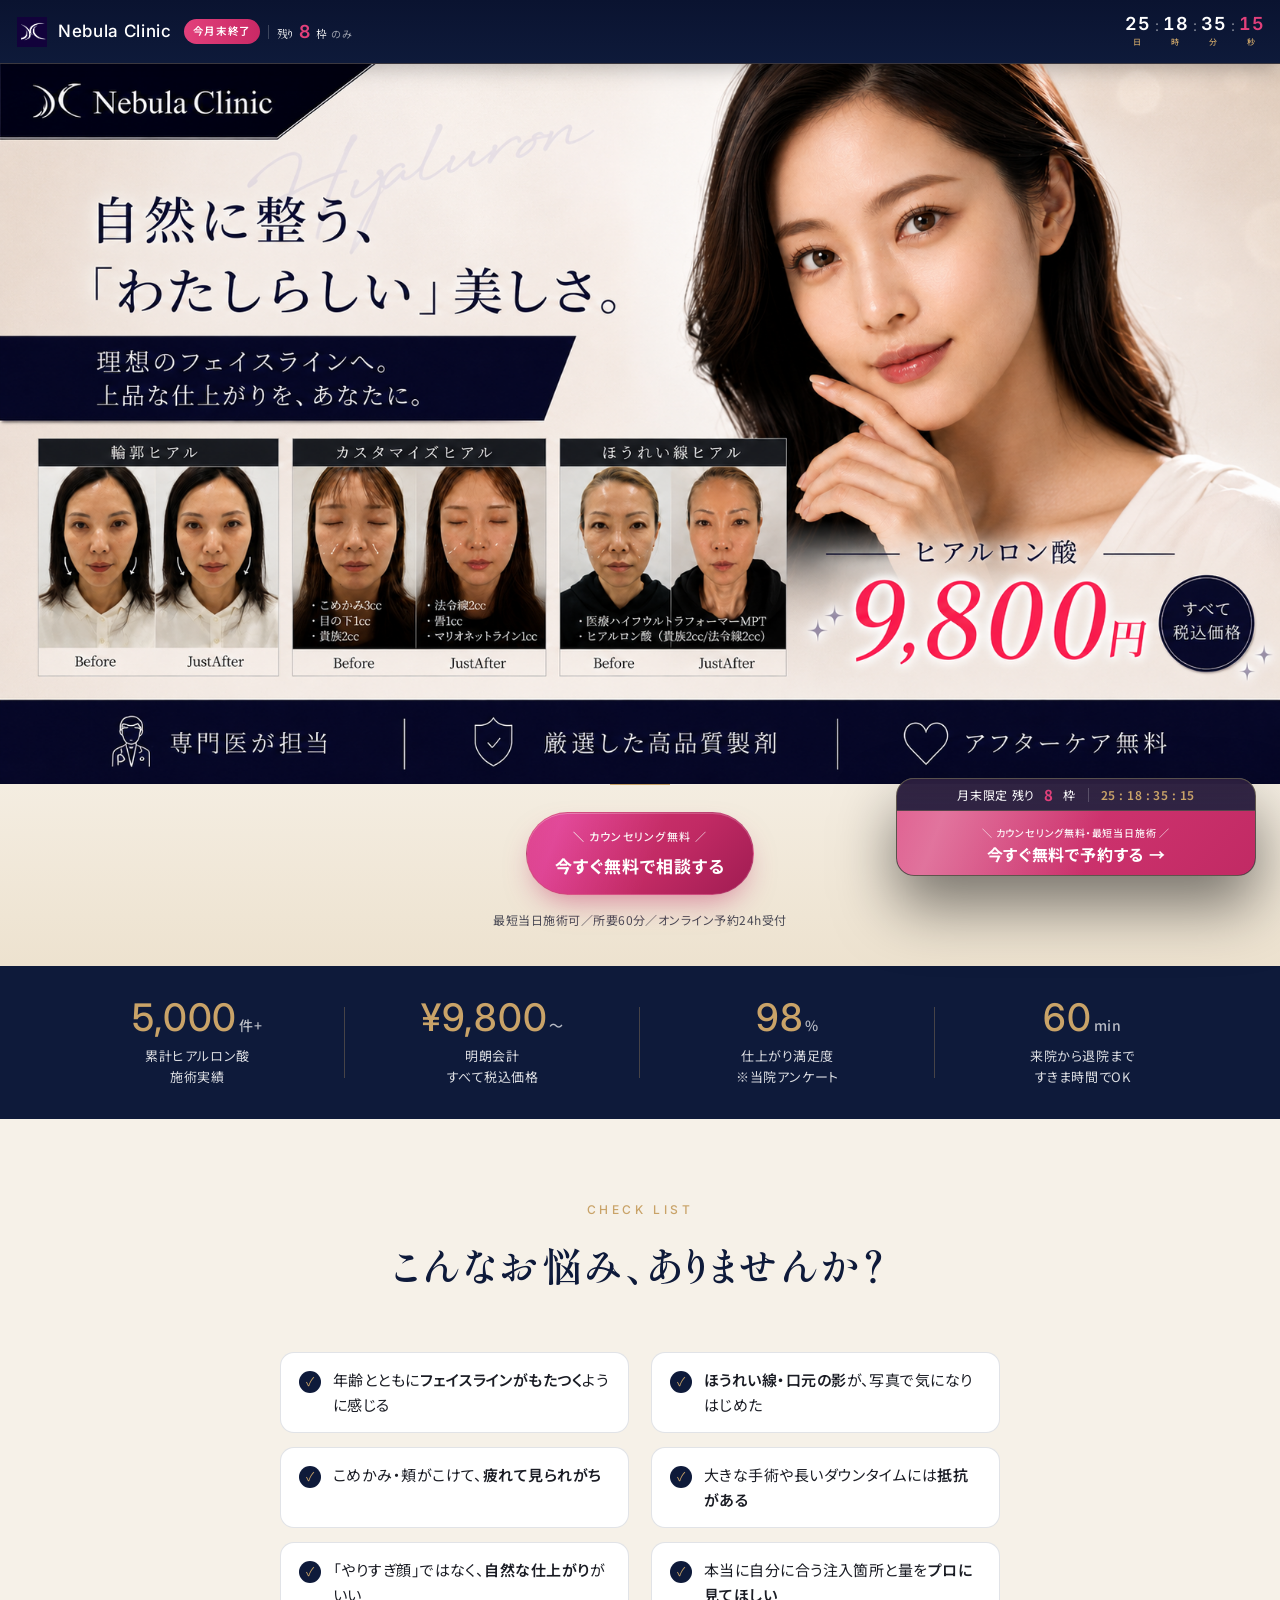
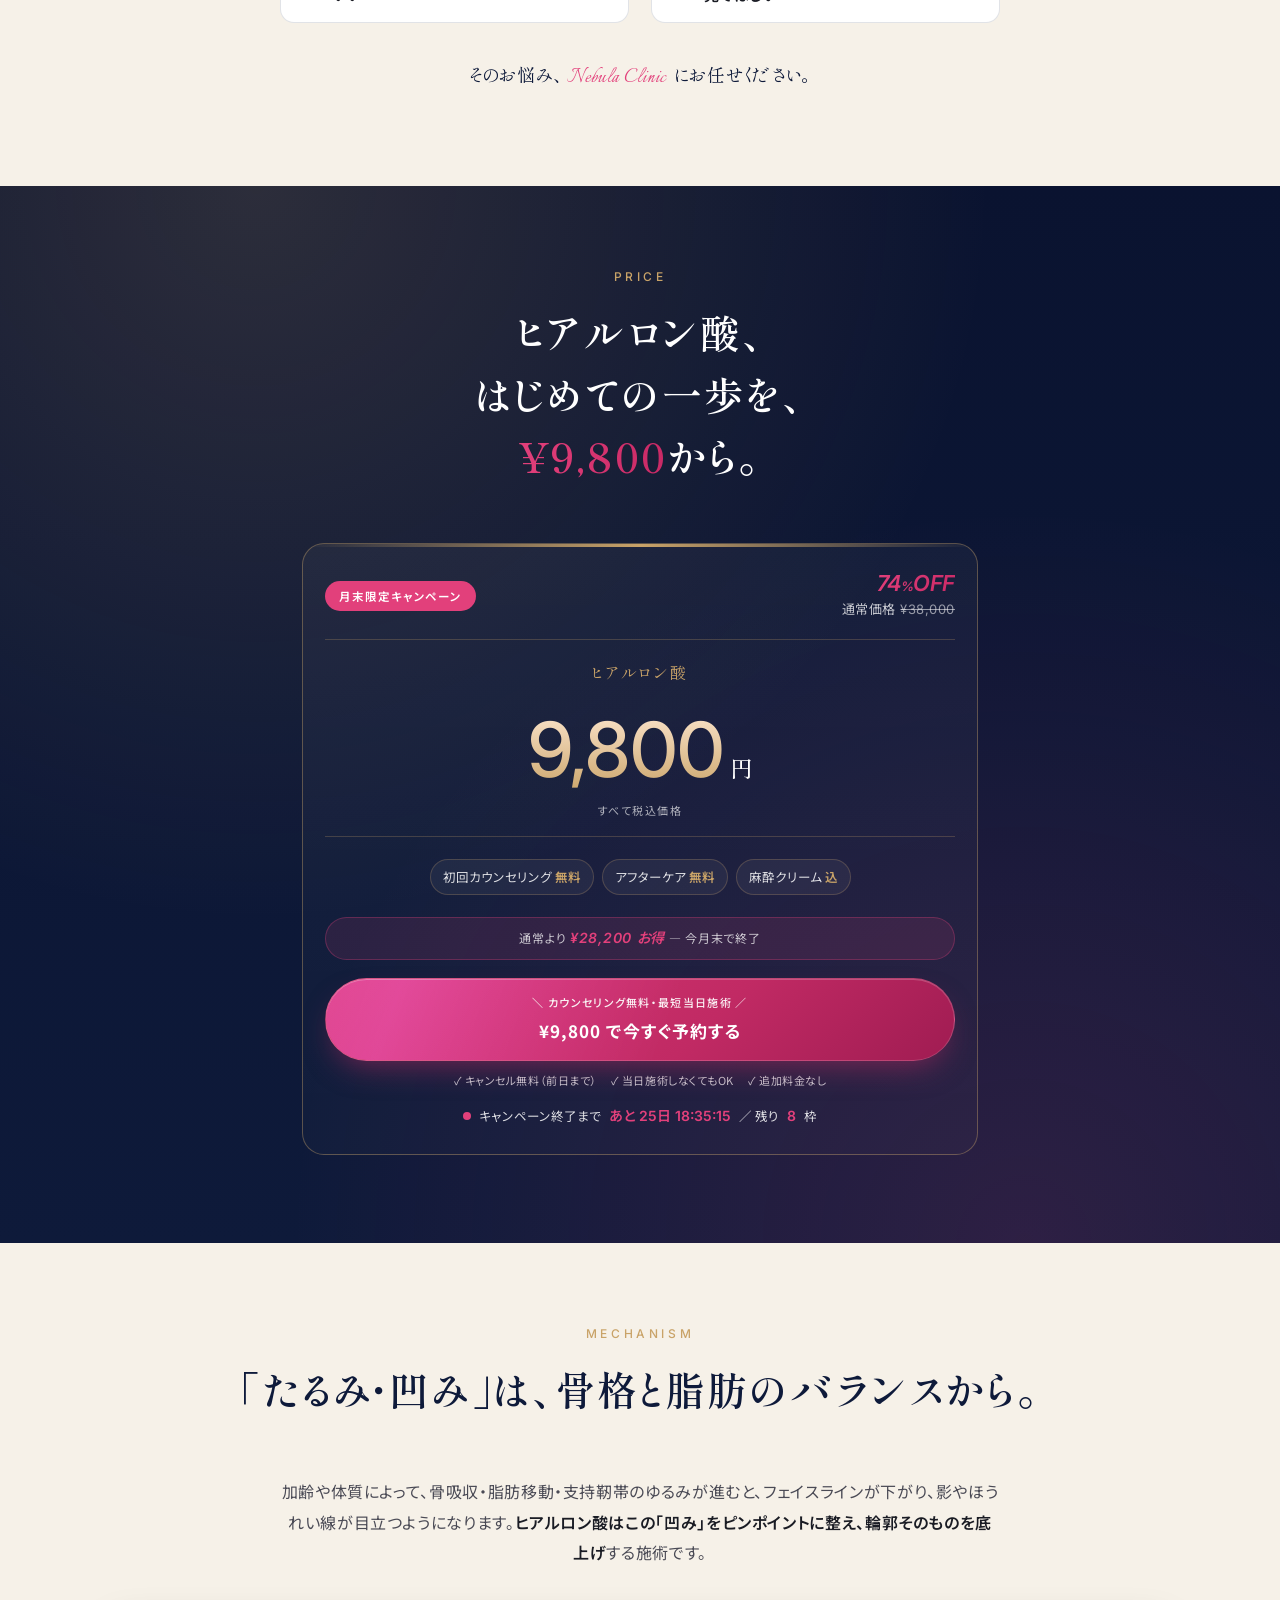
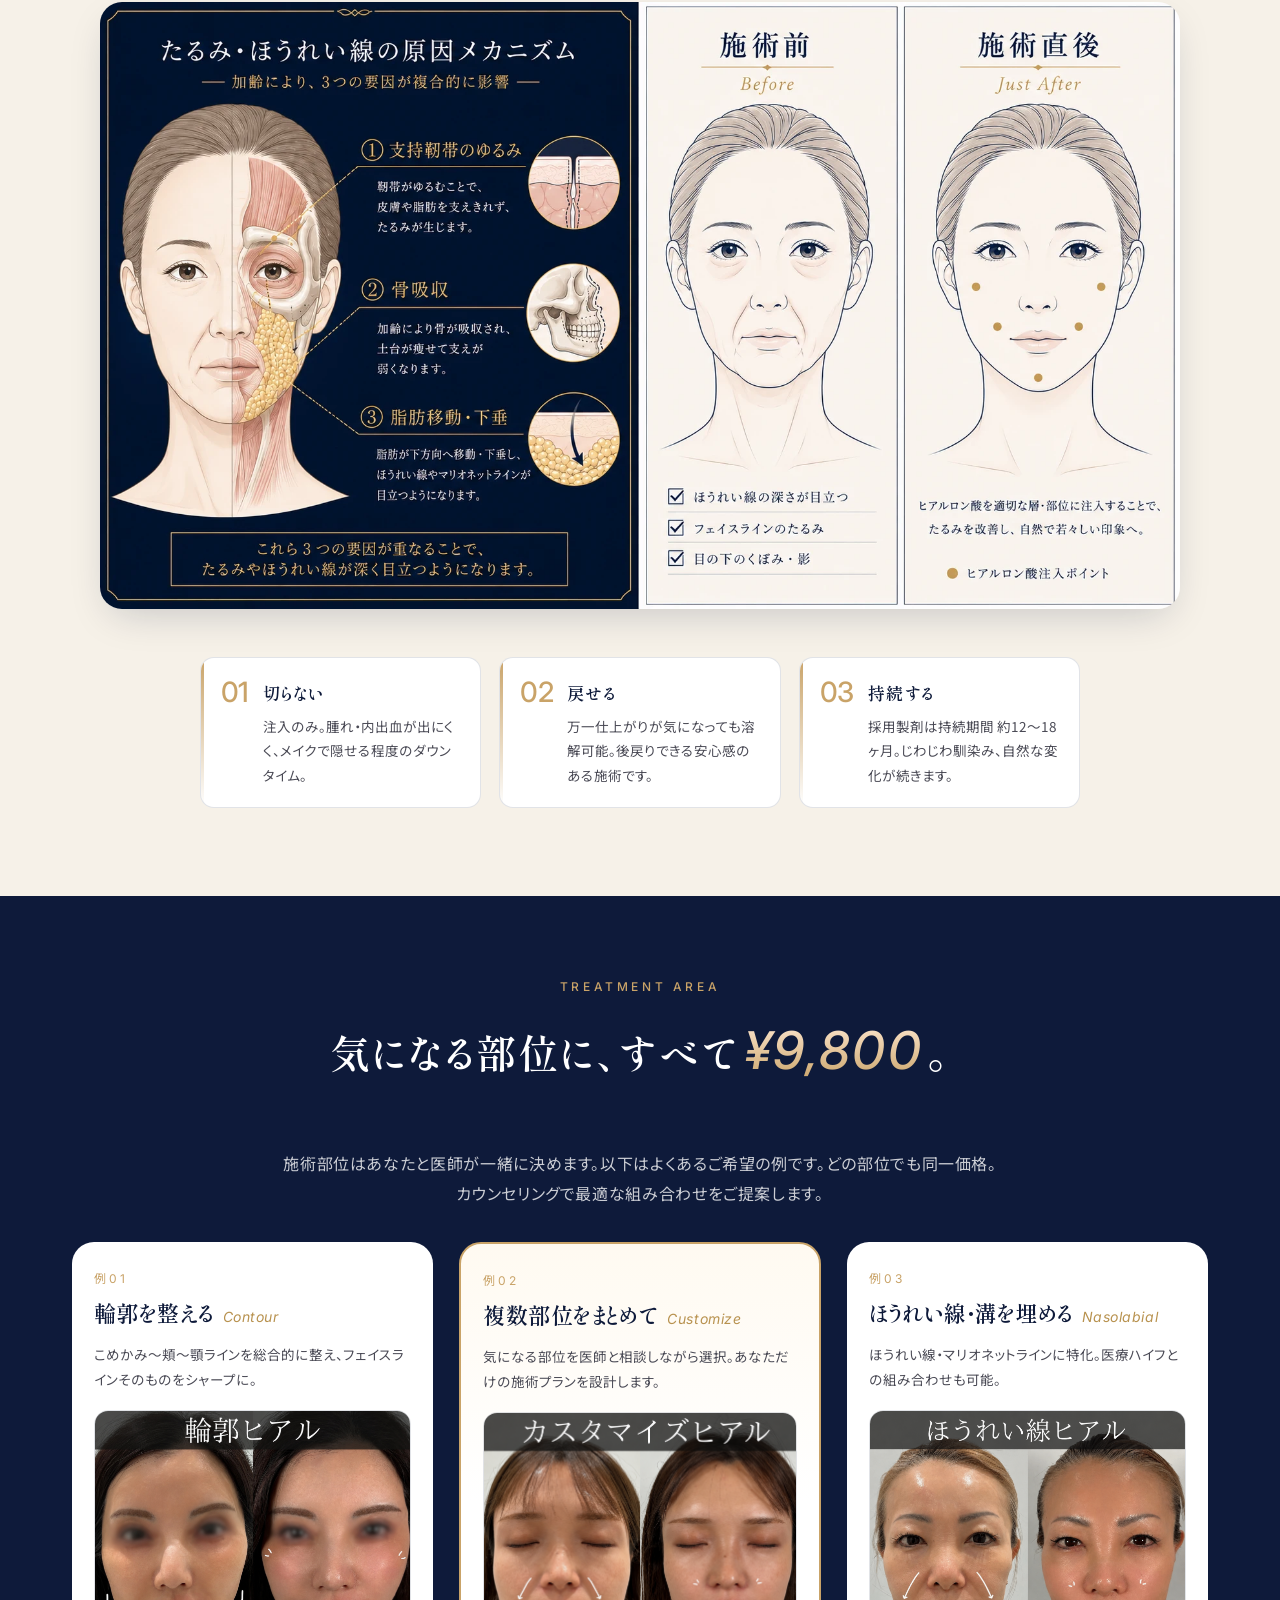
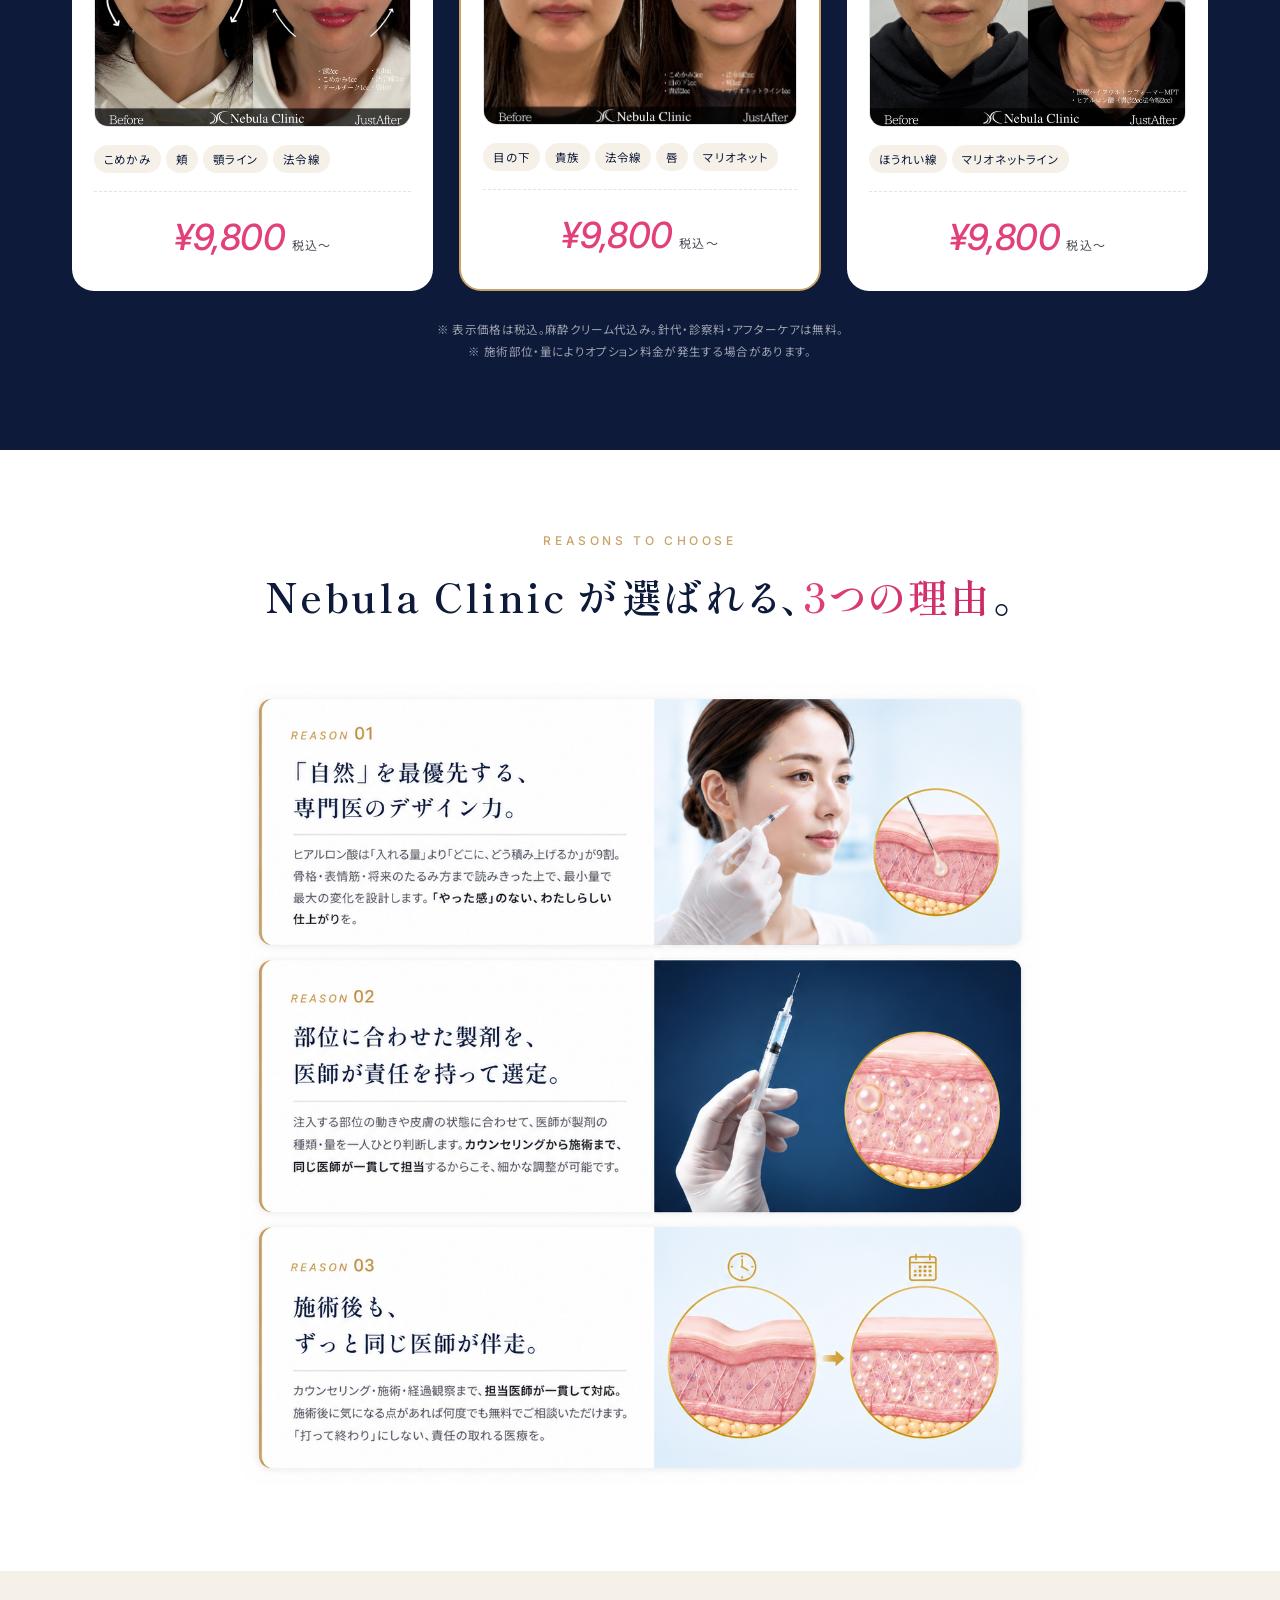
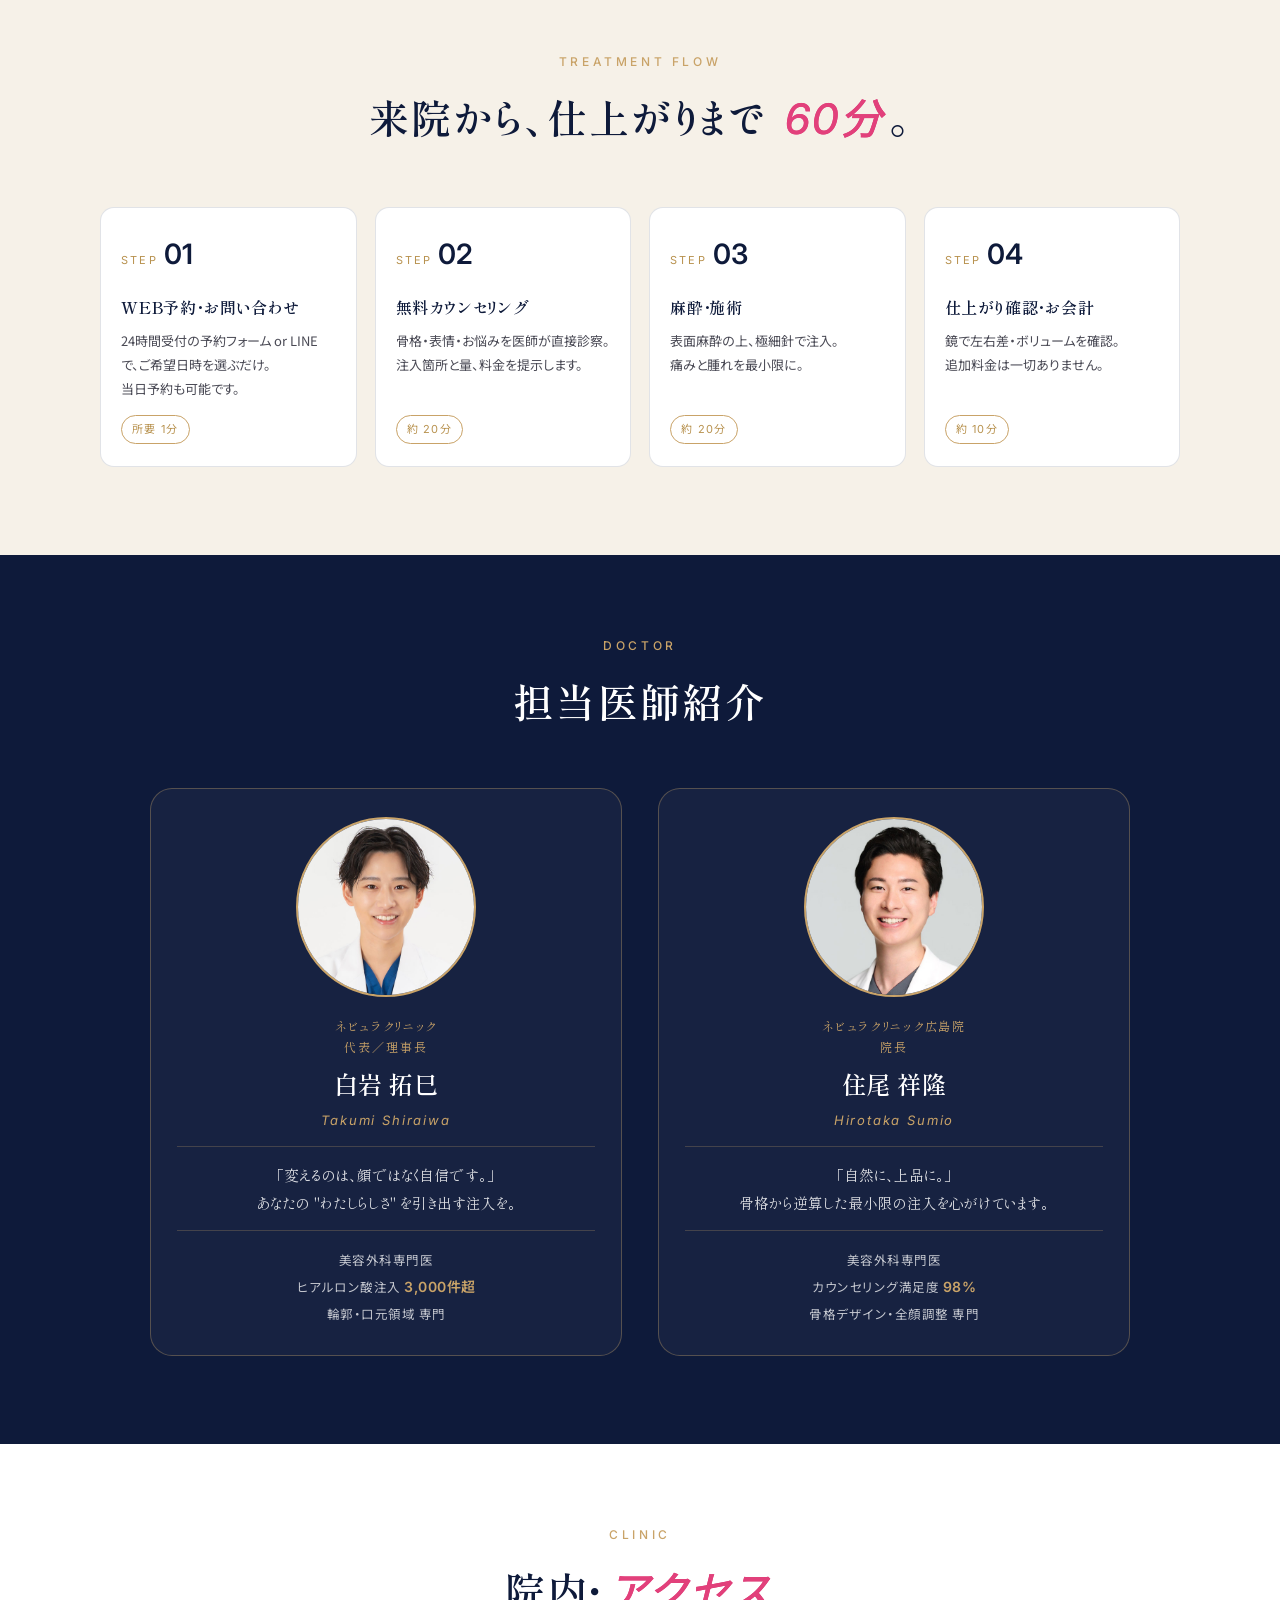
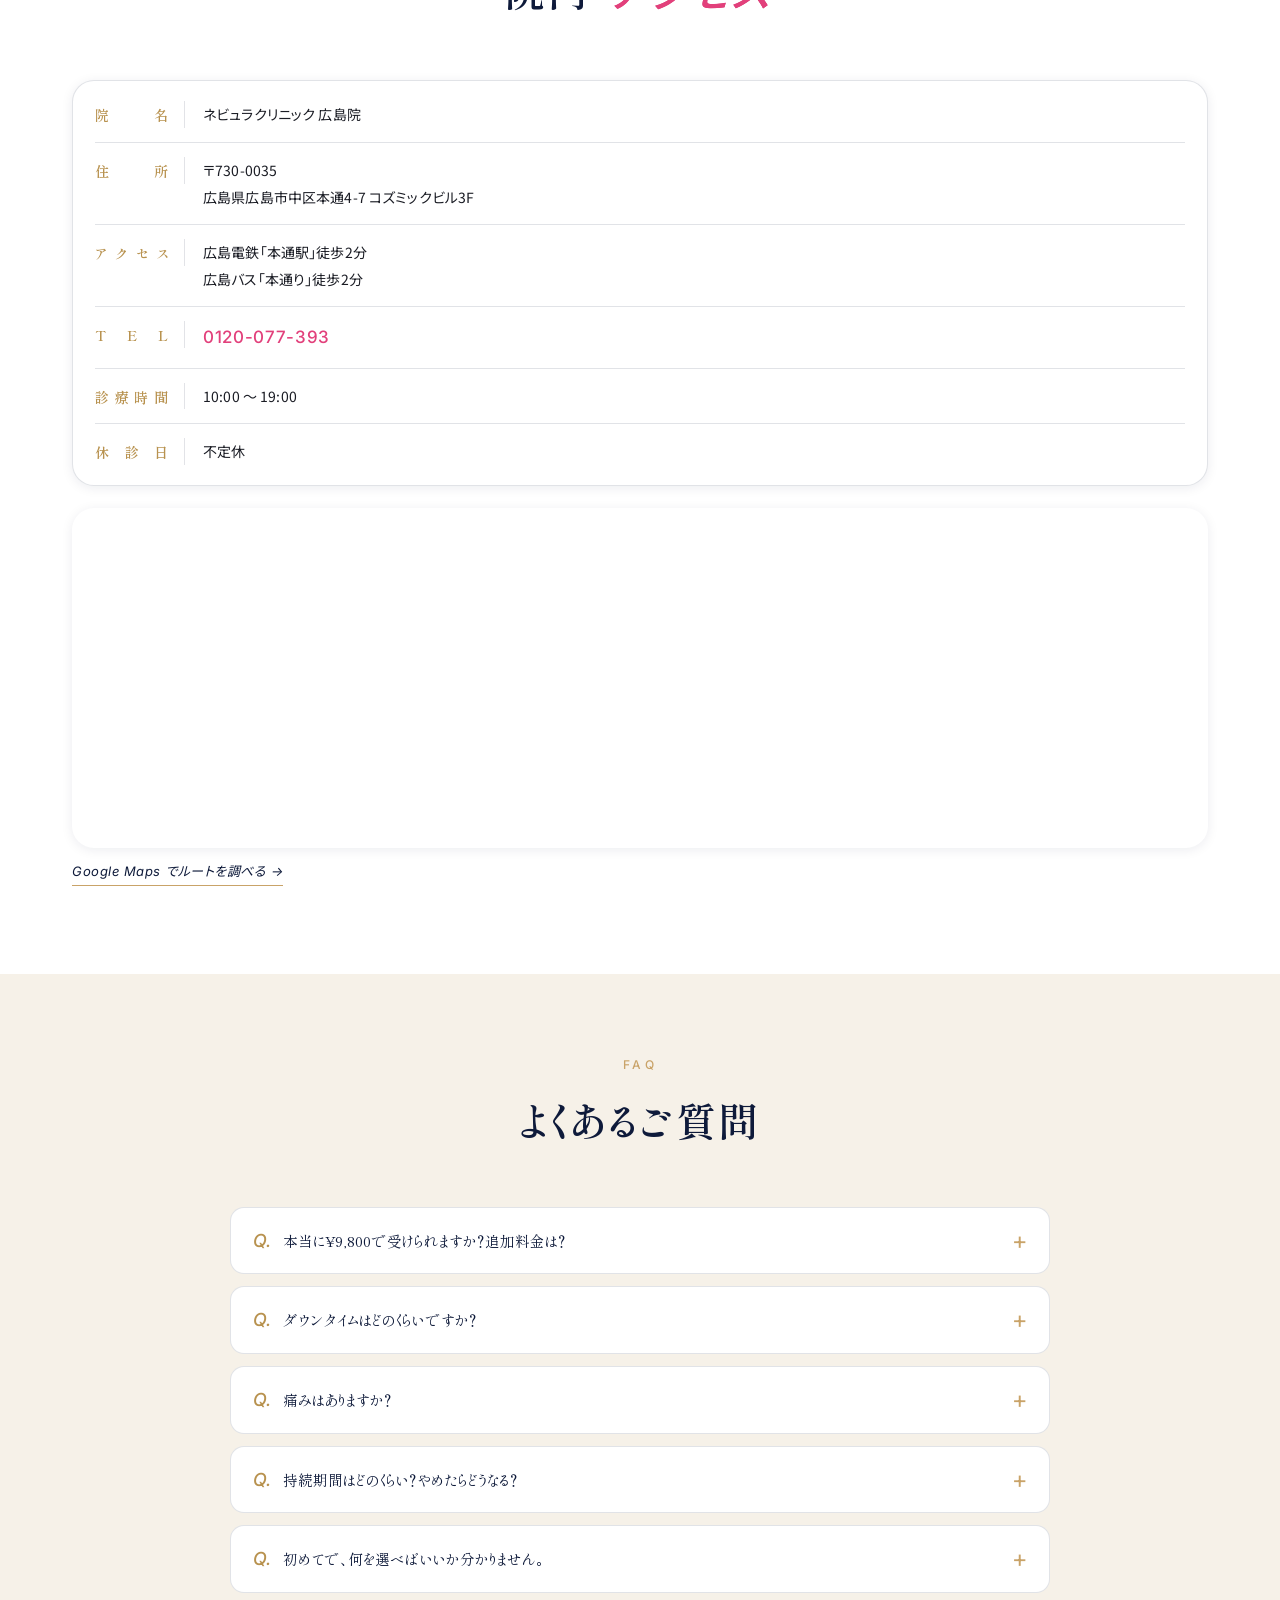
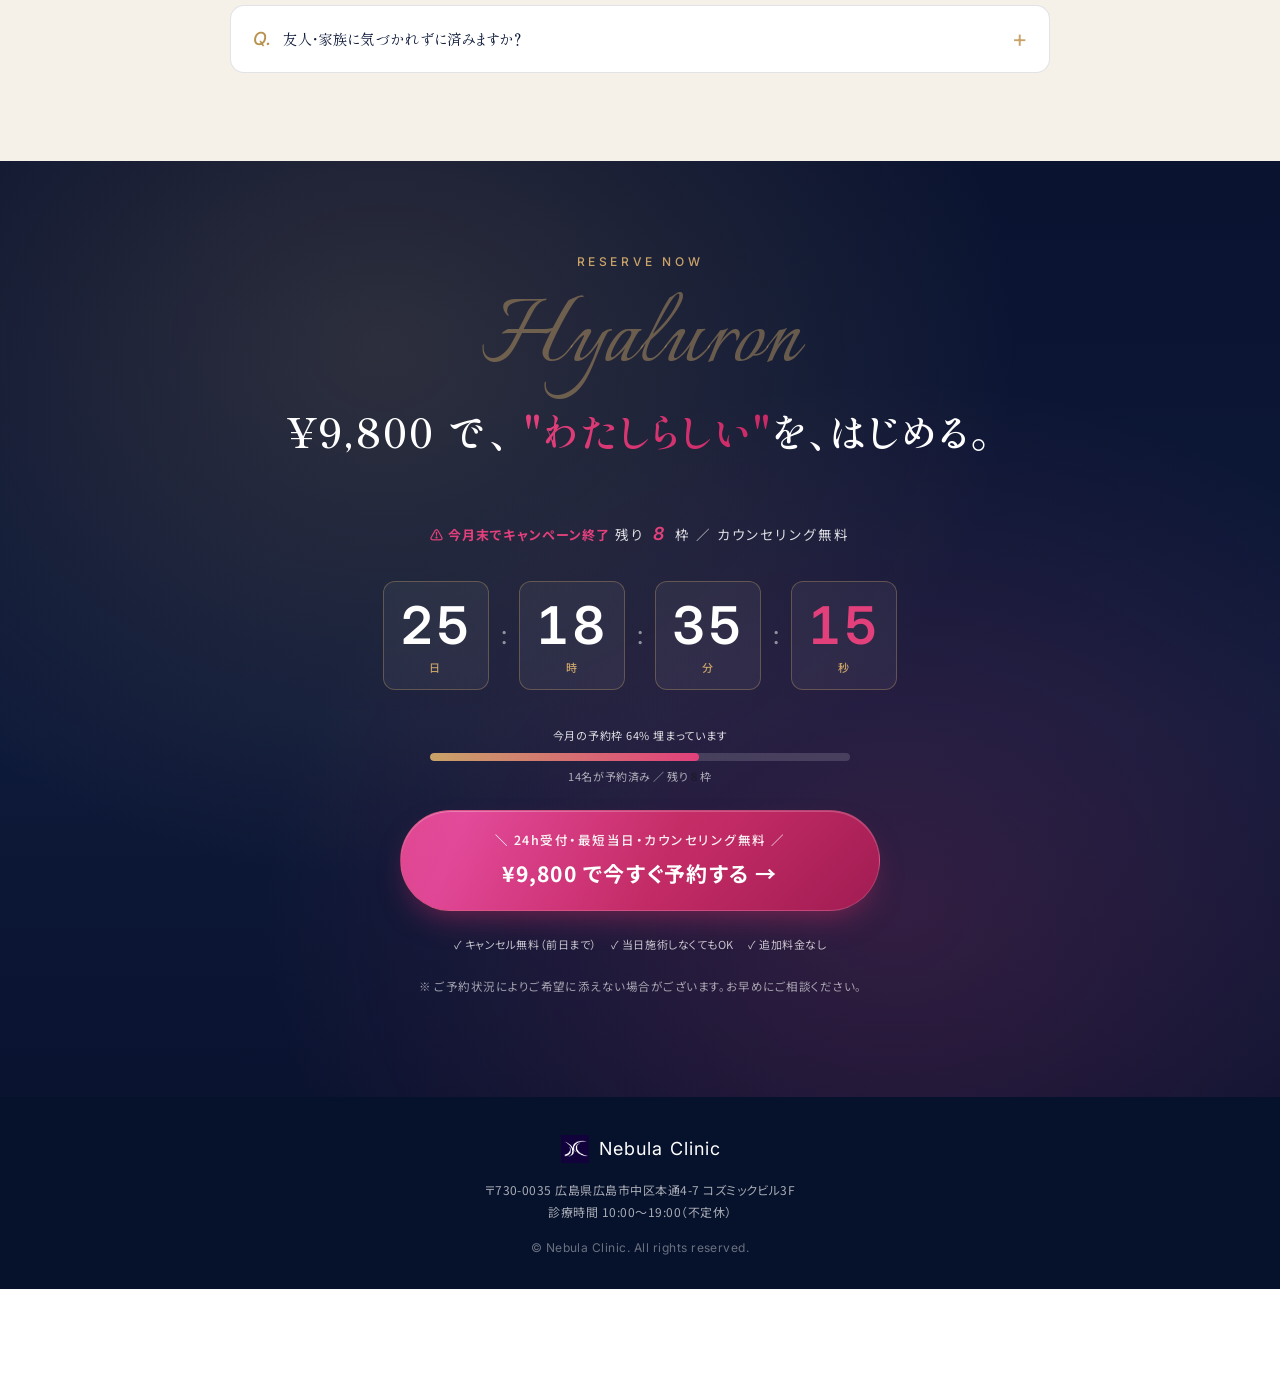
==== commit 28c6d648: "Restore TEL in clinic info section" ====
--- a/Hyaluron LP.html
+++ b/Hyaluron LP.html
@@ -340,6 +340,7 @@
           <div><dt>院　名</dt><dd>ネビュラクリニック 広島院</dd></div>
           <div><dt>住　所</dt><dd>〒730-0035<br/>広島県広島市中区本通4-7 コズミックビル3F</dd></div>
           <div><dt>アクセス</dt><dd>広島電鉄「本通駅」徒歩2分<br/>広島バス「本通り」徒歩2分</dd></div>
+          <div><dt>T E L</dt><dd><a href="tel:0120077393">0120-077-393</a></dd></div>
           <div><dt>診療時間</dt><dd>10:00 〜 19:00</dd></div>
           <div><dt>休 診 日</dt><dd>不定休</dd></div>
         </dl>
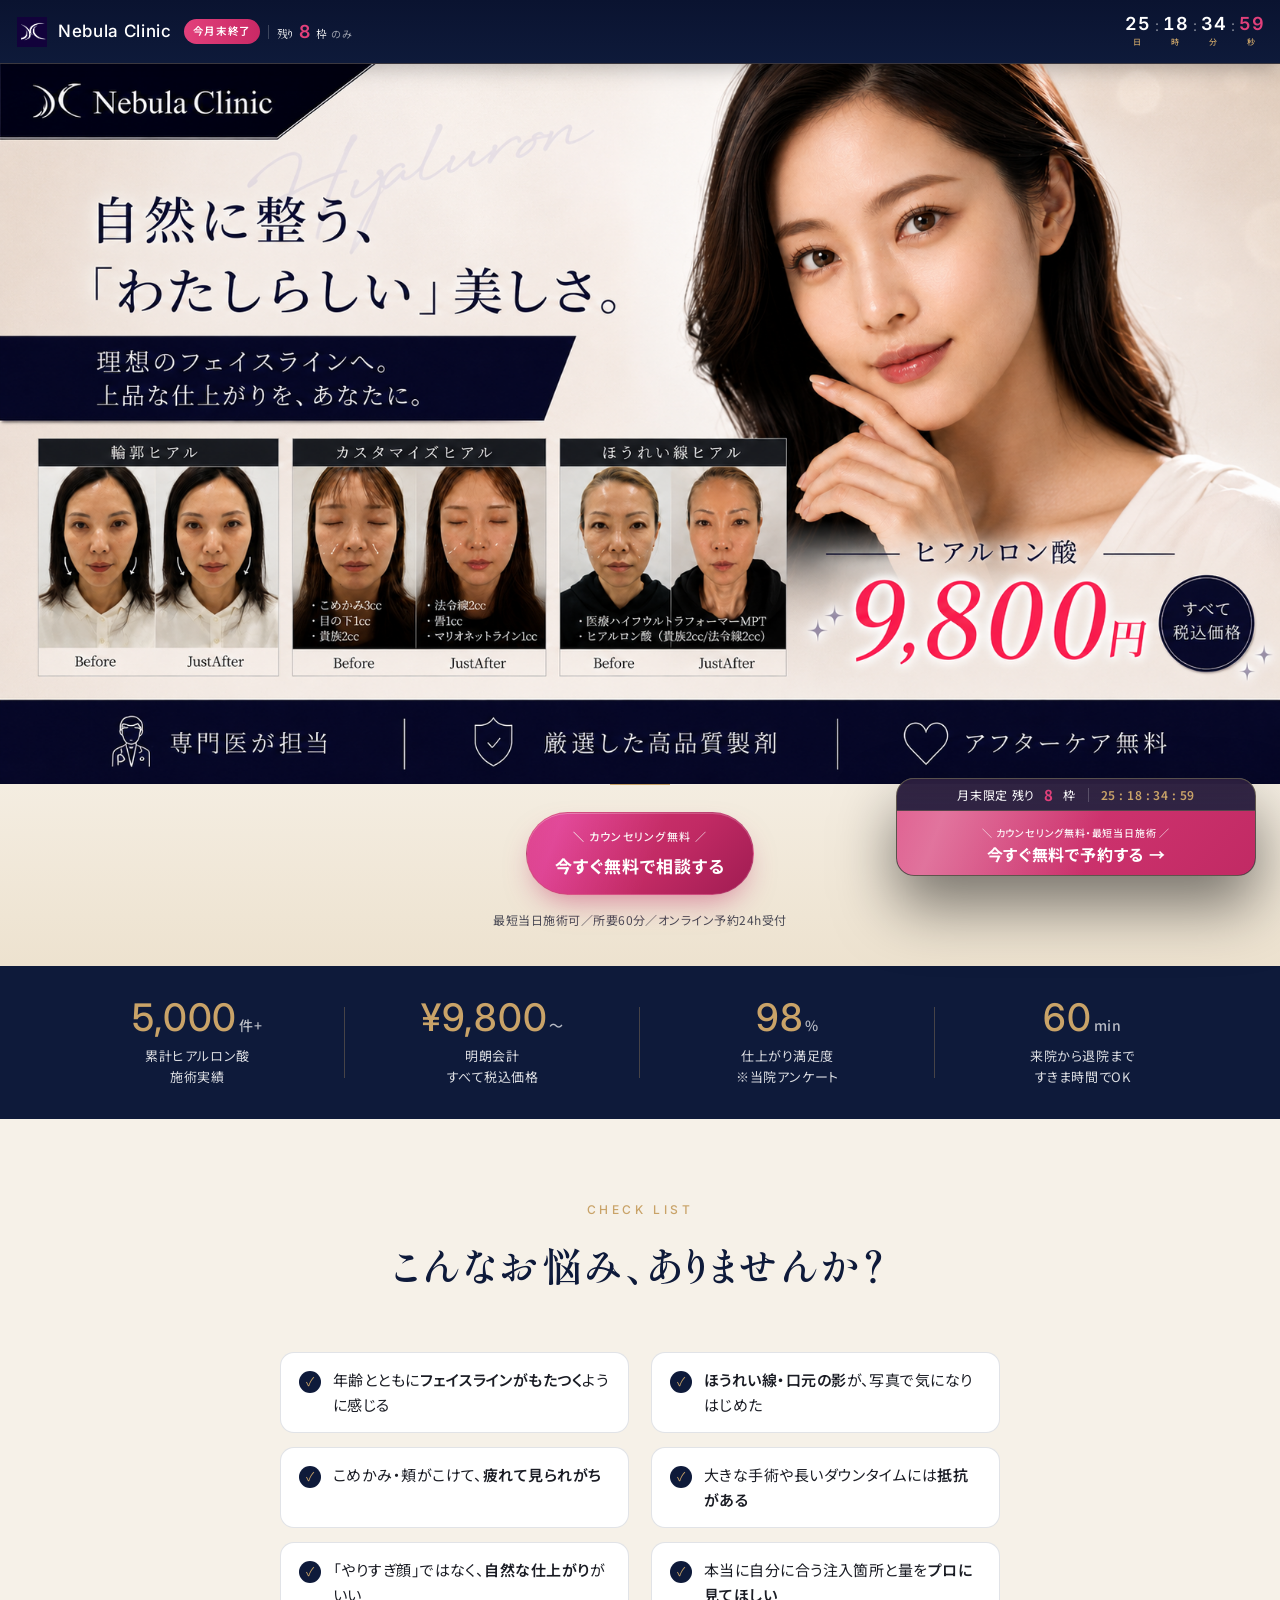
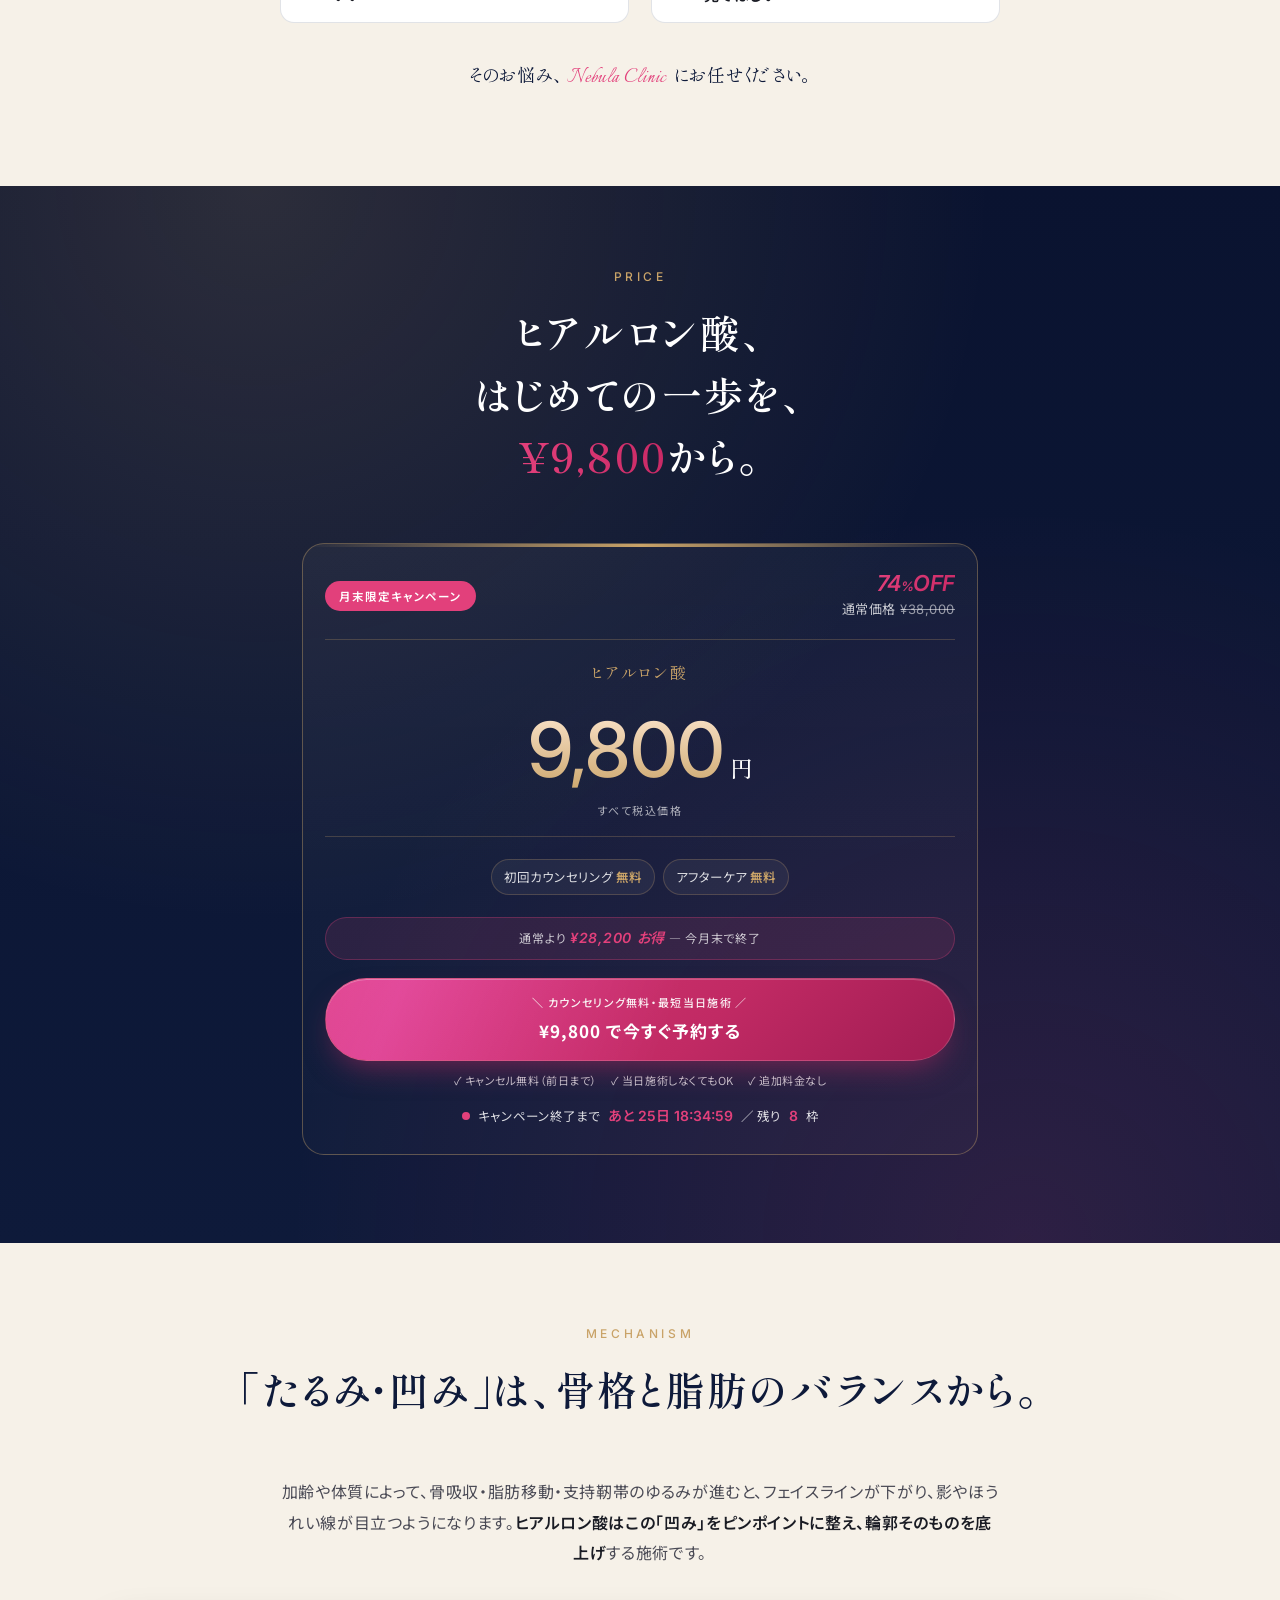
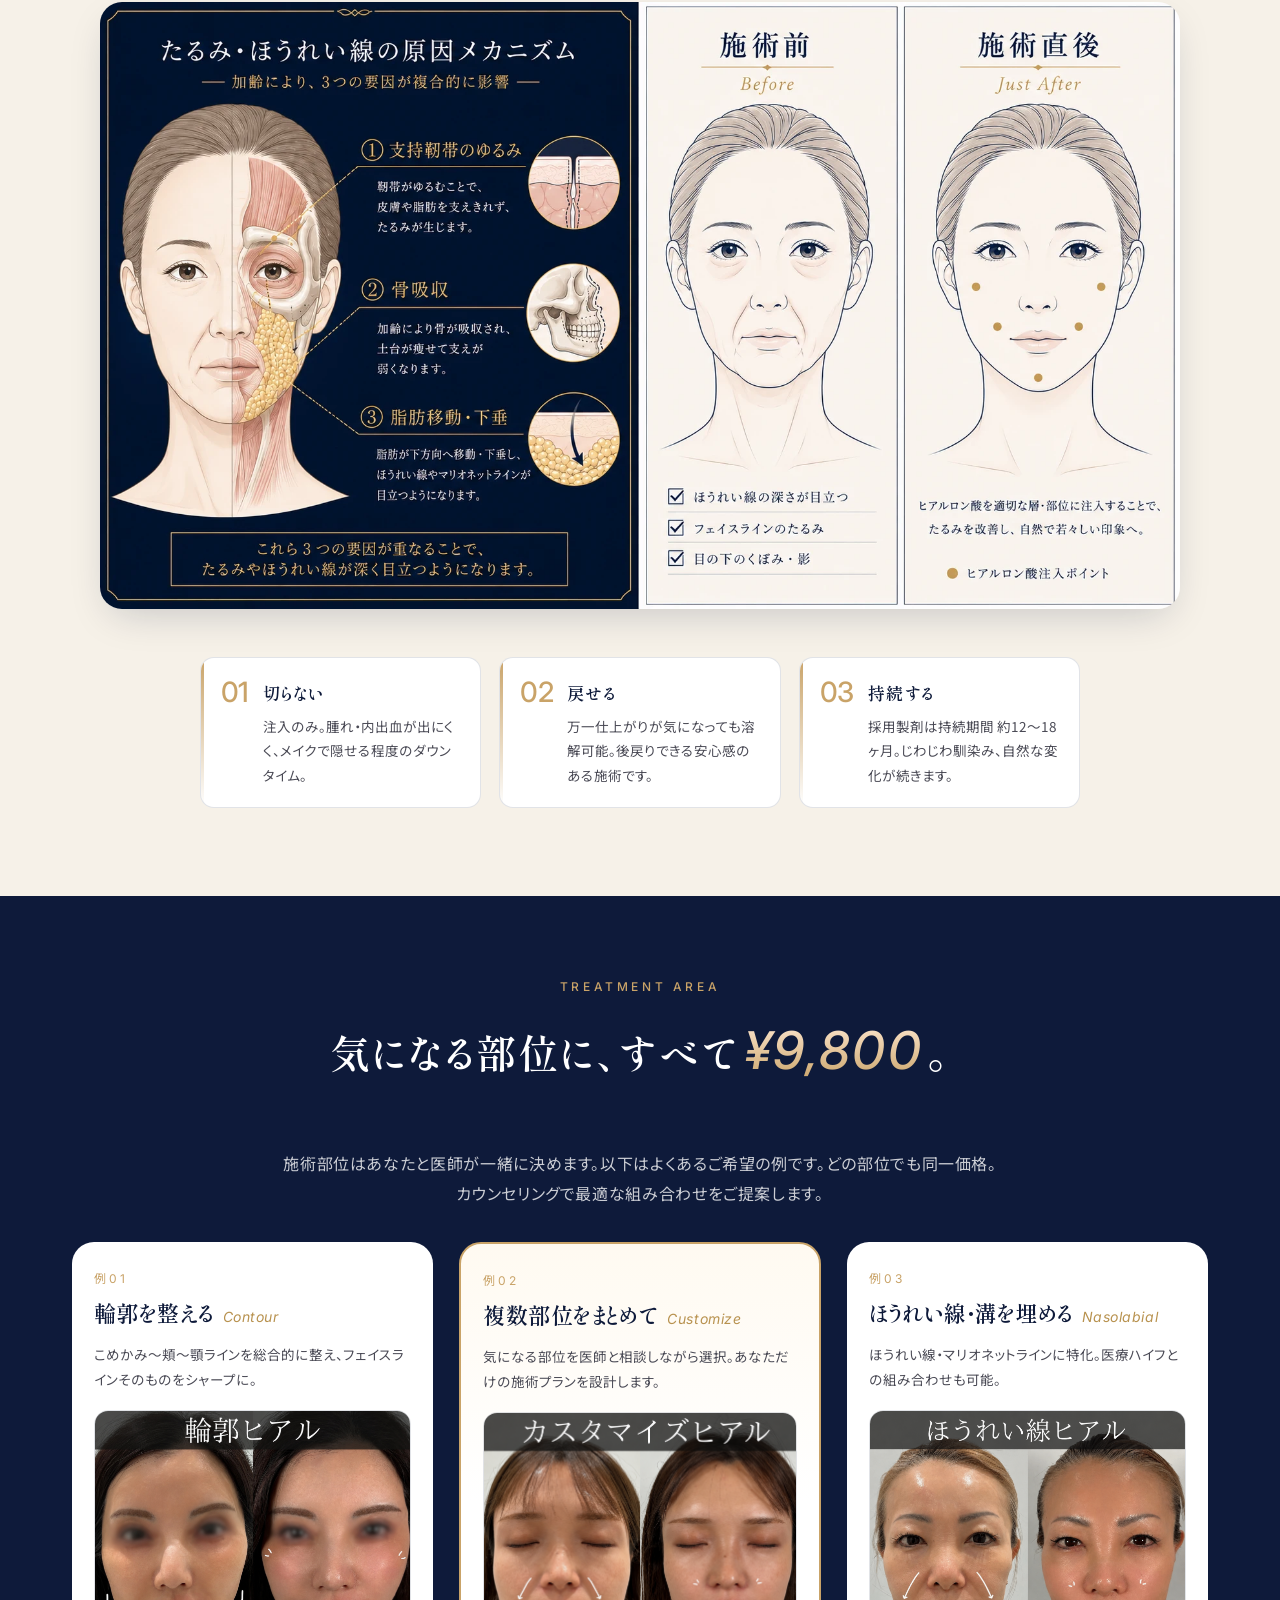
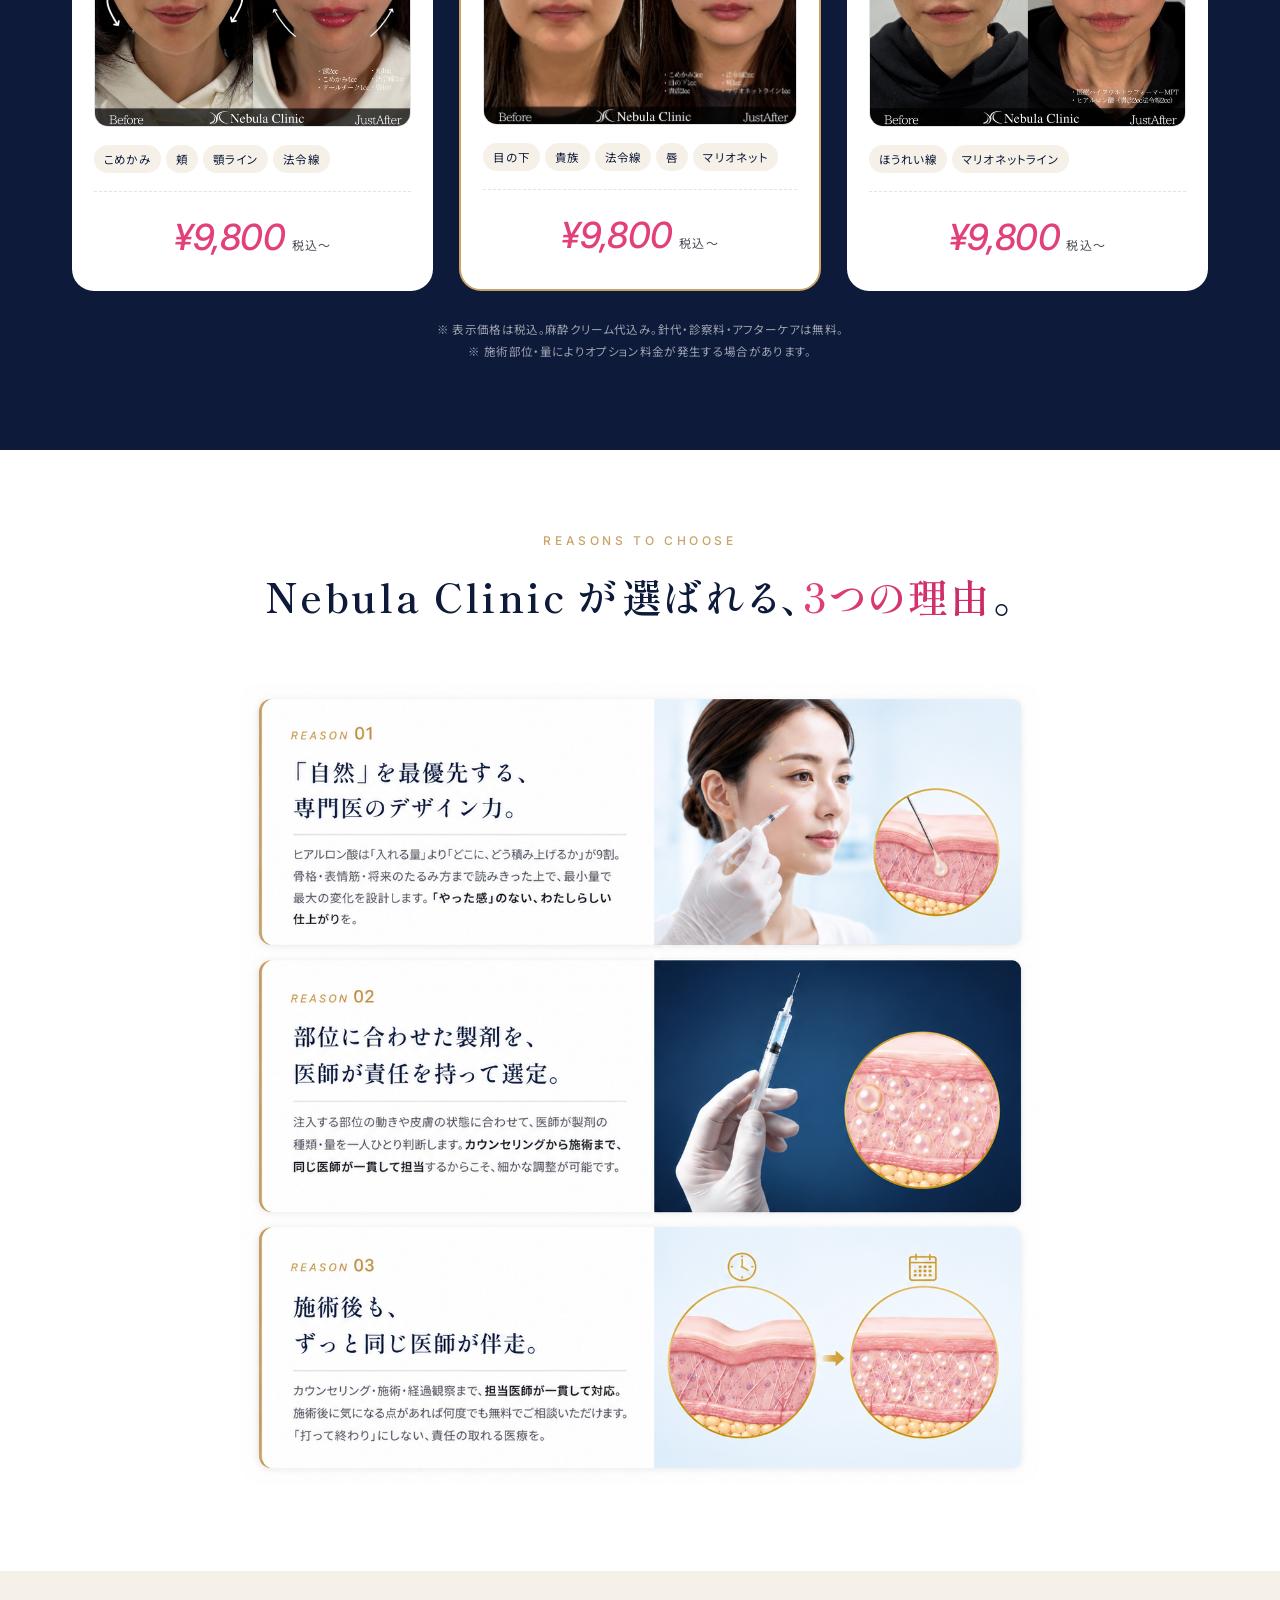
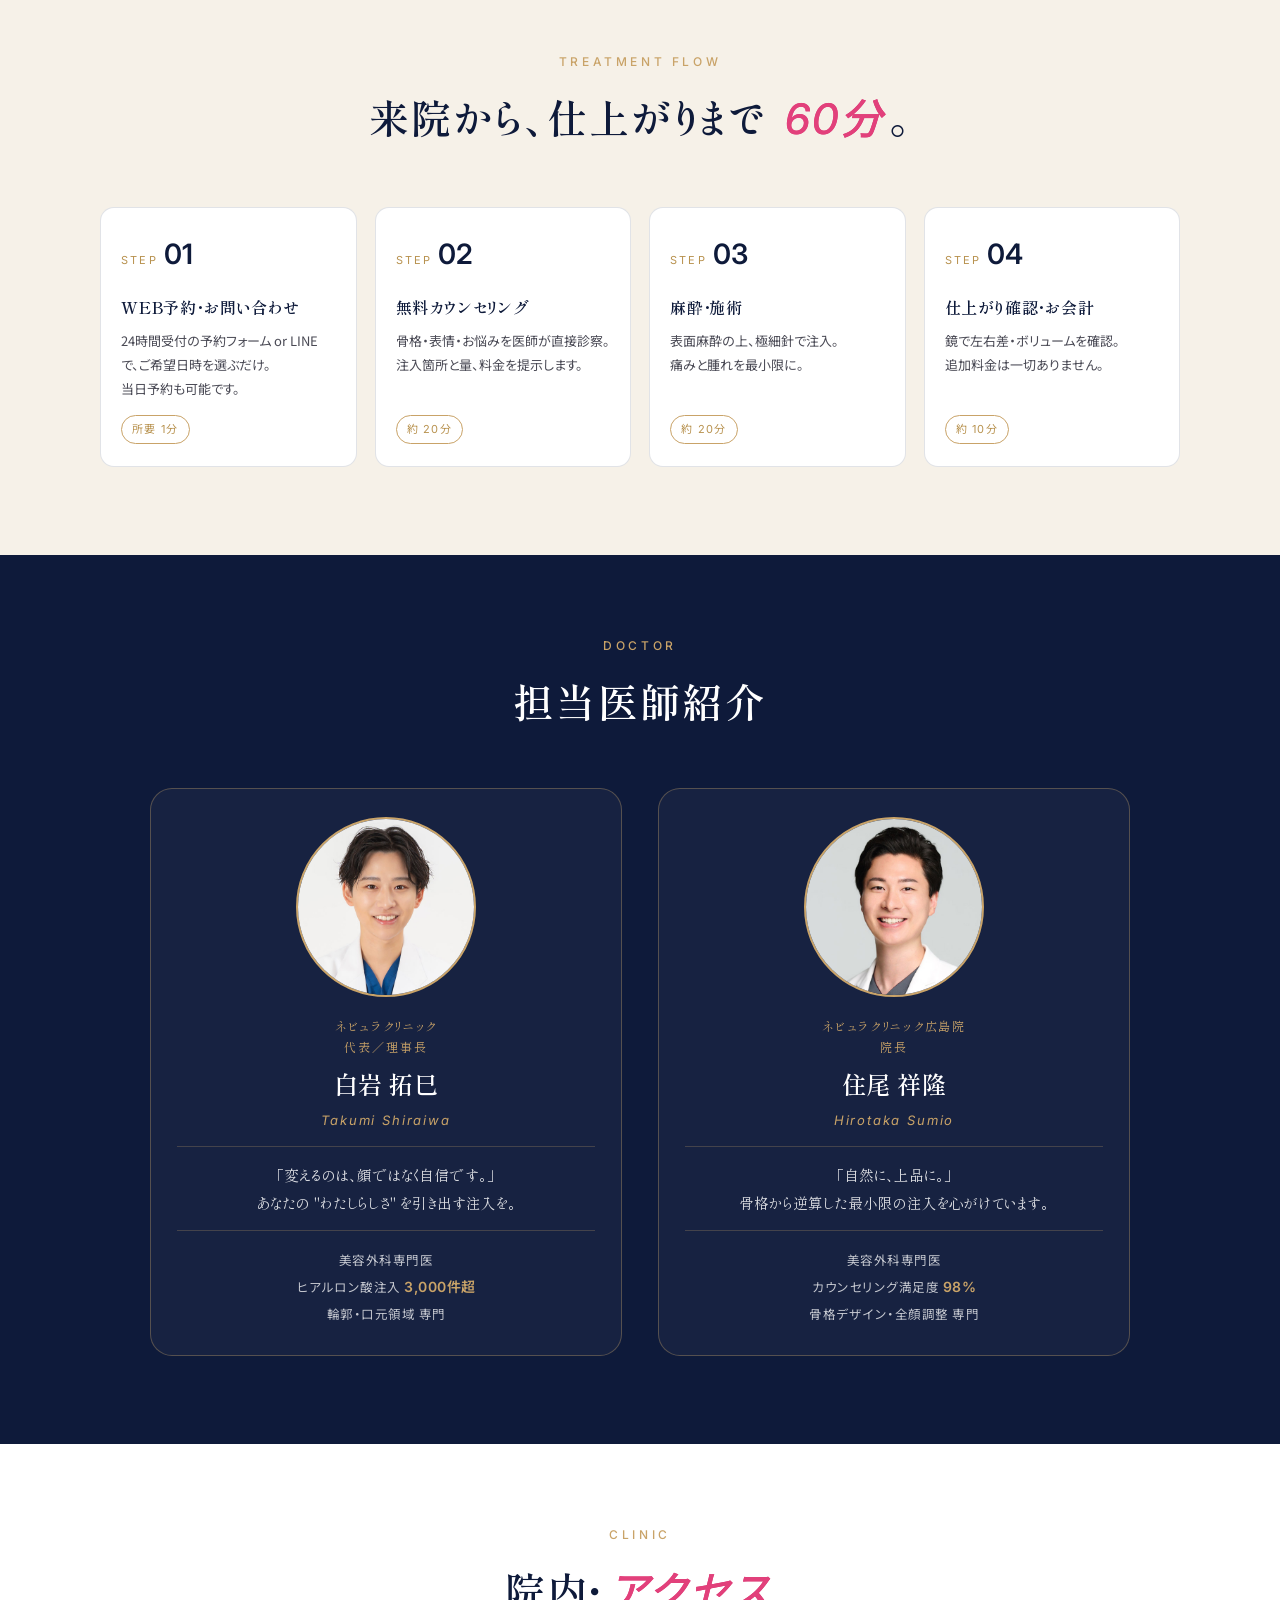
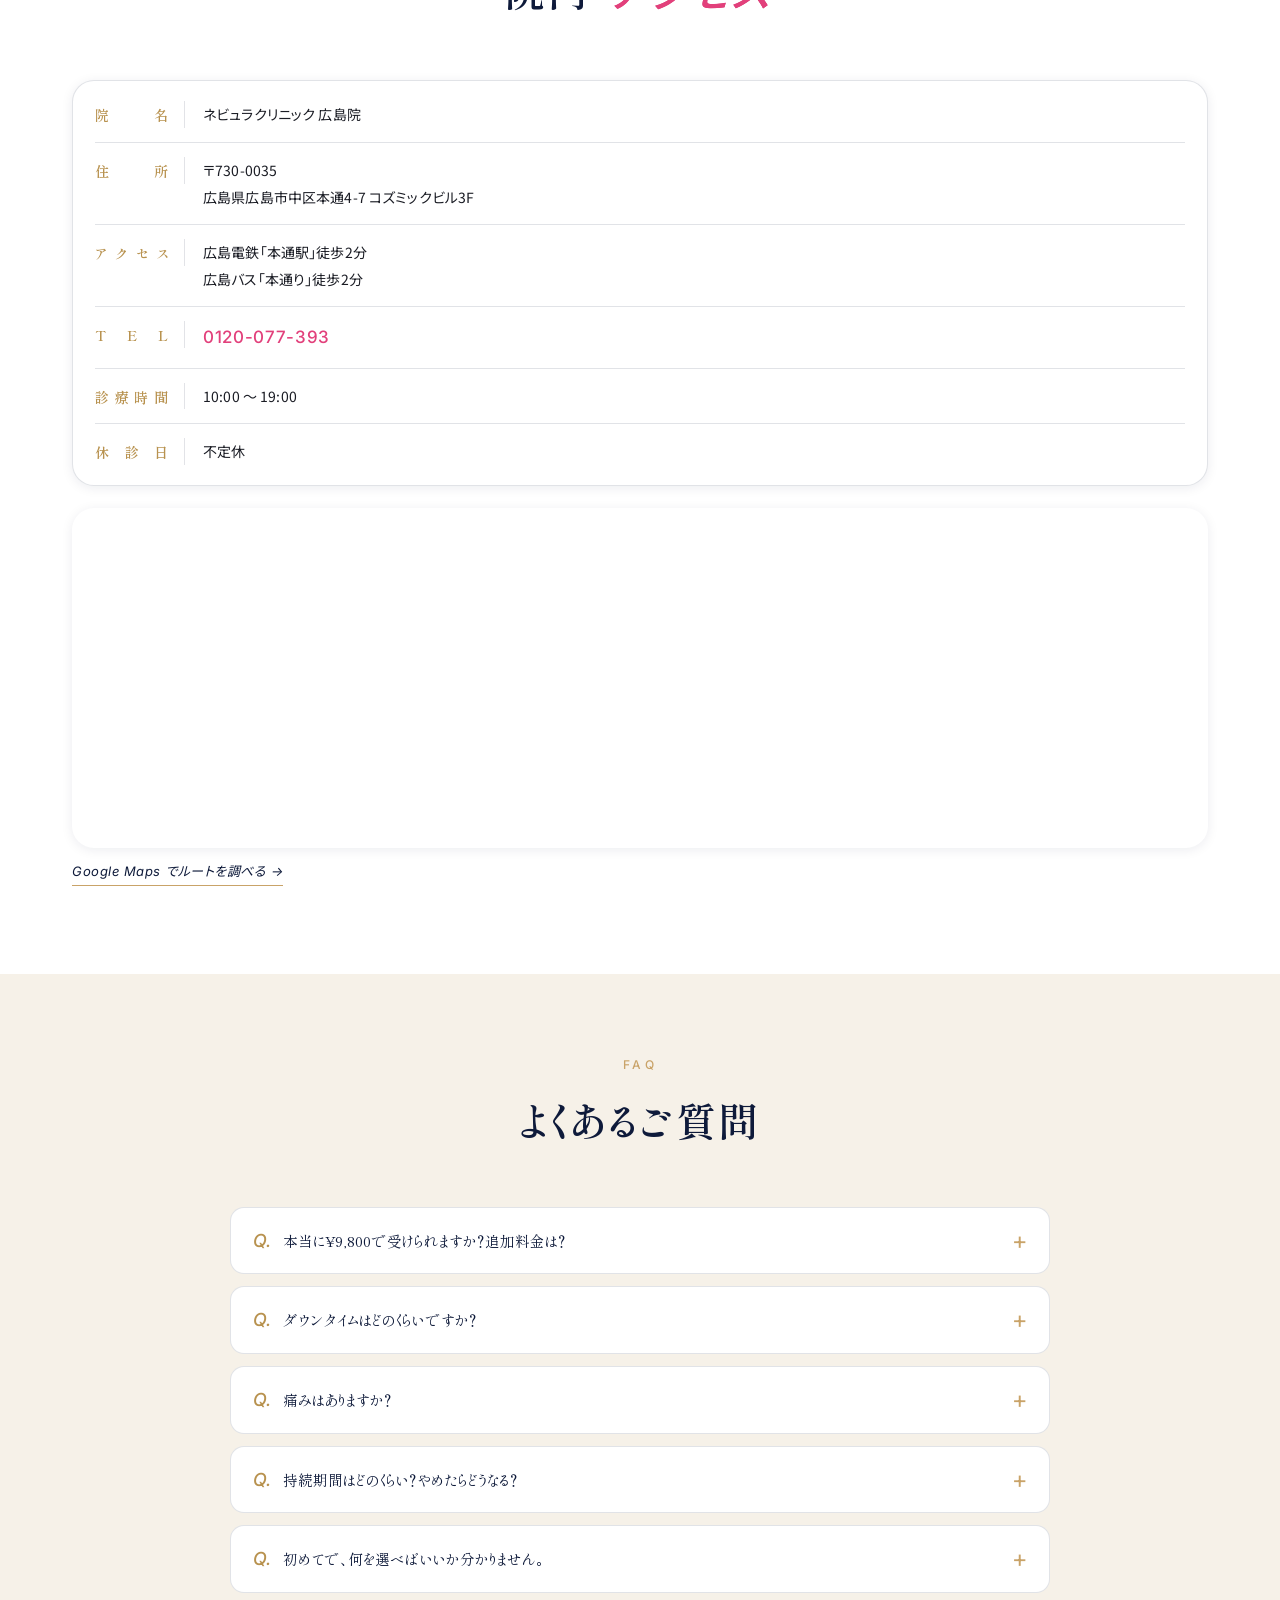
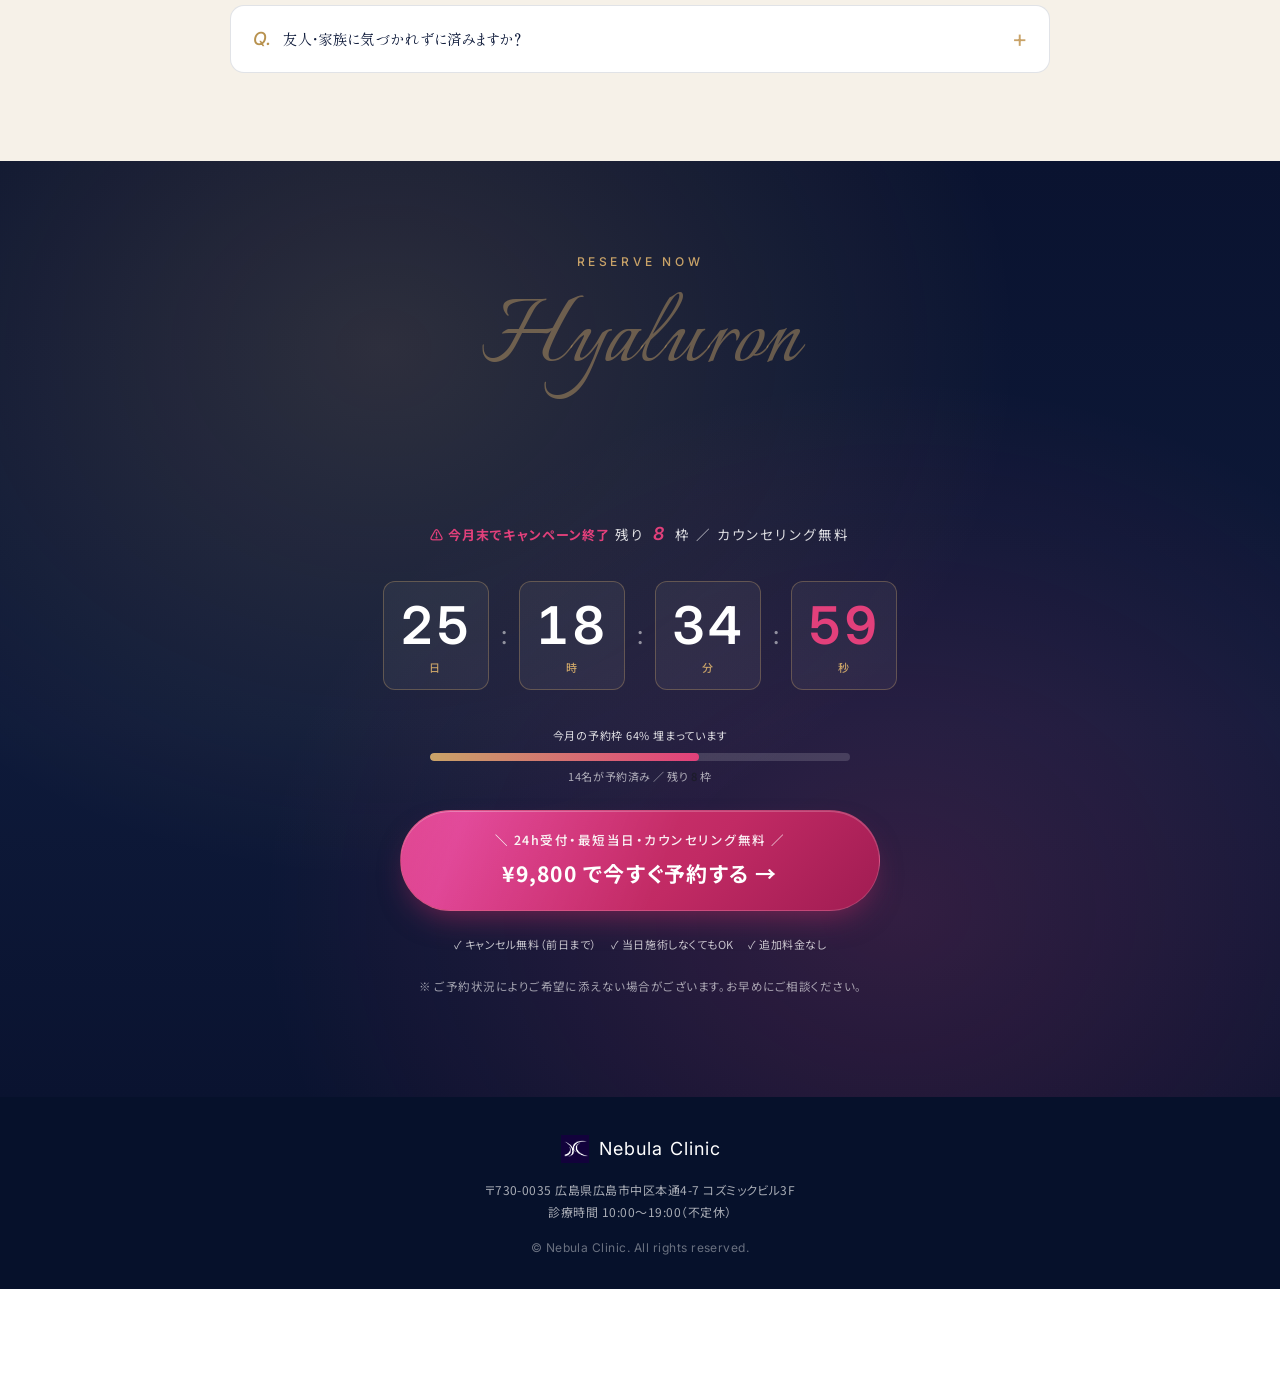
==== commit 35e08727: "Fix slot meter display, remove anesthetic bullet" ====
--- a/Hyaluron LP.html
+++ b/Hyaluron LP.html
@@ -140,7 +140,6 @@
           <ul class="price-card__bullets">
             <li>初回カウンセリング <strong>無料</strong></li>
             <li>アフターケア <strong>無料</strong></li>
-            <li>麻酔クリーム <strong>込</strong></li>
           </ul>
           <p class="price-card__saving">通常より <strong>¥28,200 お得</strong> — 今月末で終了</p>
           <a class="cta cta--primary cta--block" href="https://reservation.medical-force.com/c/4a7a018bbb624b30a34610d92e61a5f1?landing_event_id=2cfa3225-1e08-4f30-b72d-8ef38a2a5c15&_gl=1*oysdcn*_gcl_au*MTY2MDA2ODQ5LjE3Nzg0ODMxOTU.*_ga*MzE3OTk0ODUuMTc3ODQ4MzE5Ng..*_ga_W604VMFVQ4*czE3Nzg0ODMxOTUkbzEkZzAkdDE3Nzg0ODMxOTUkajYwJGwwJGgw" target="_blank" rel="noopener">
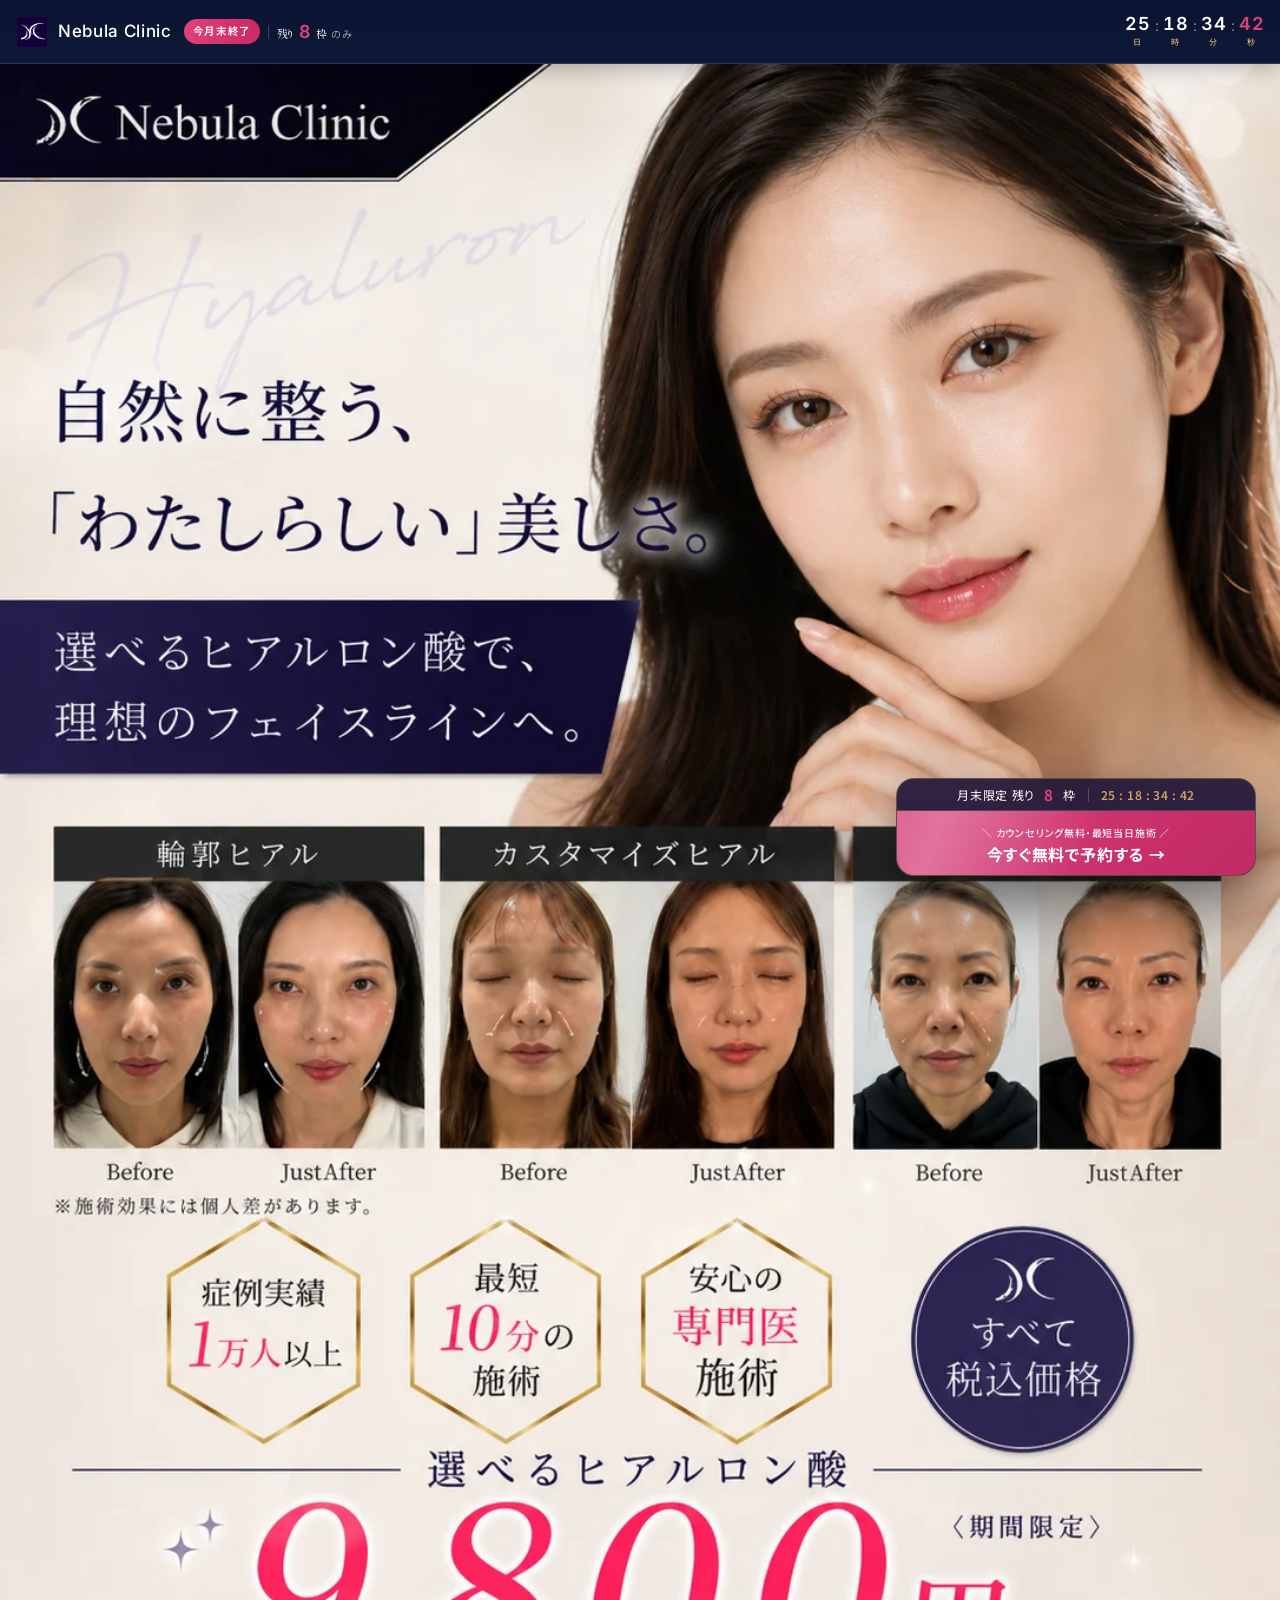
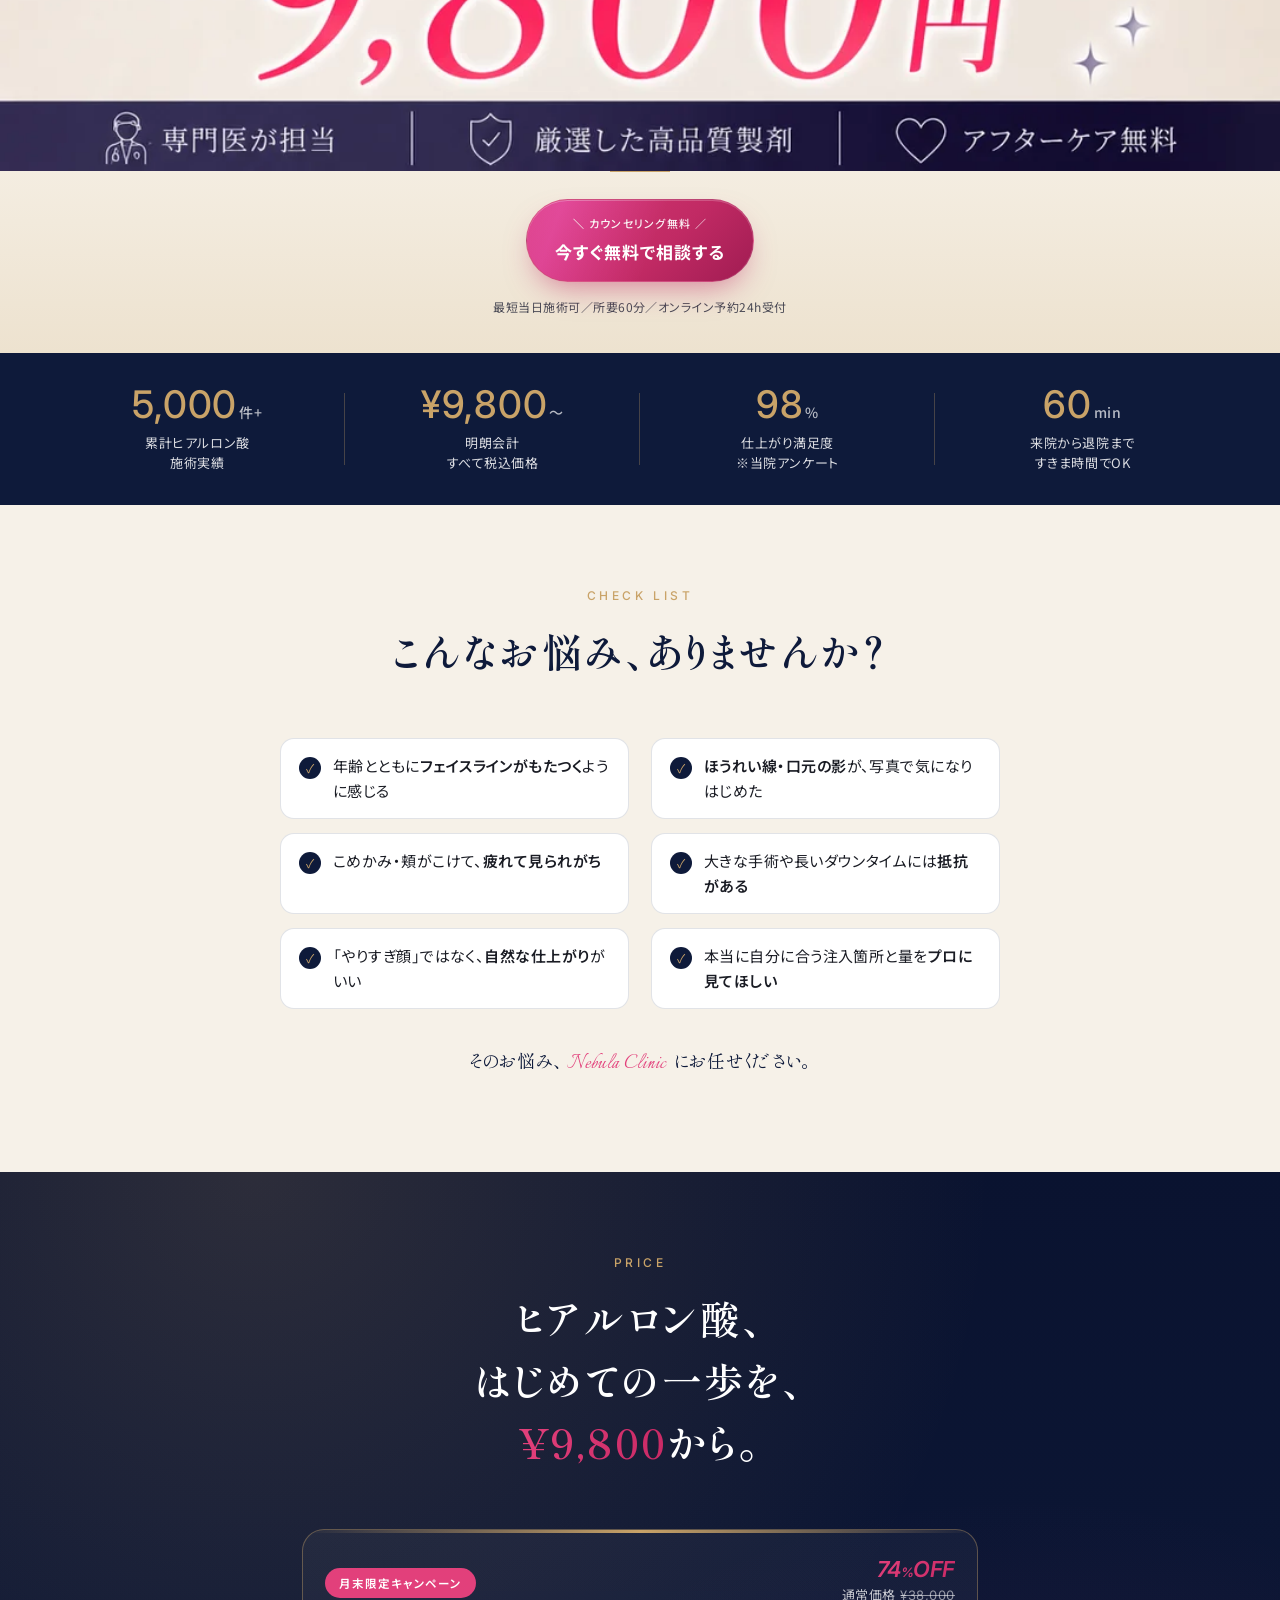
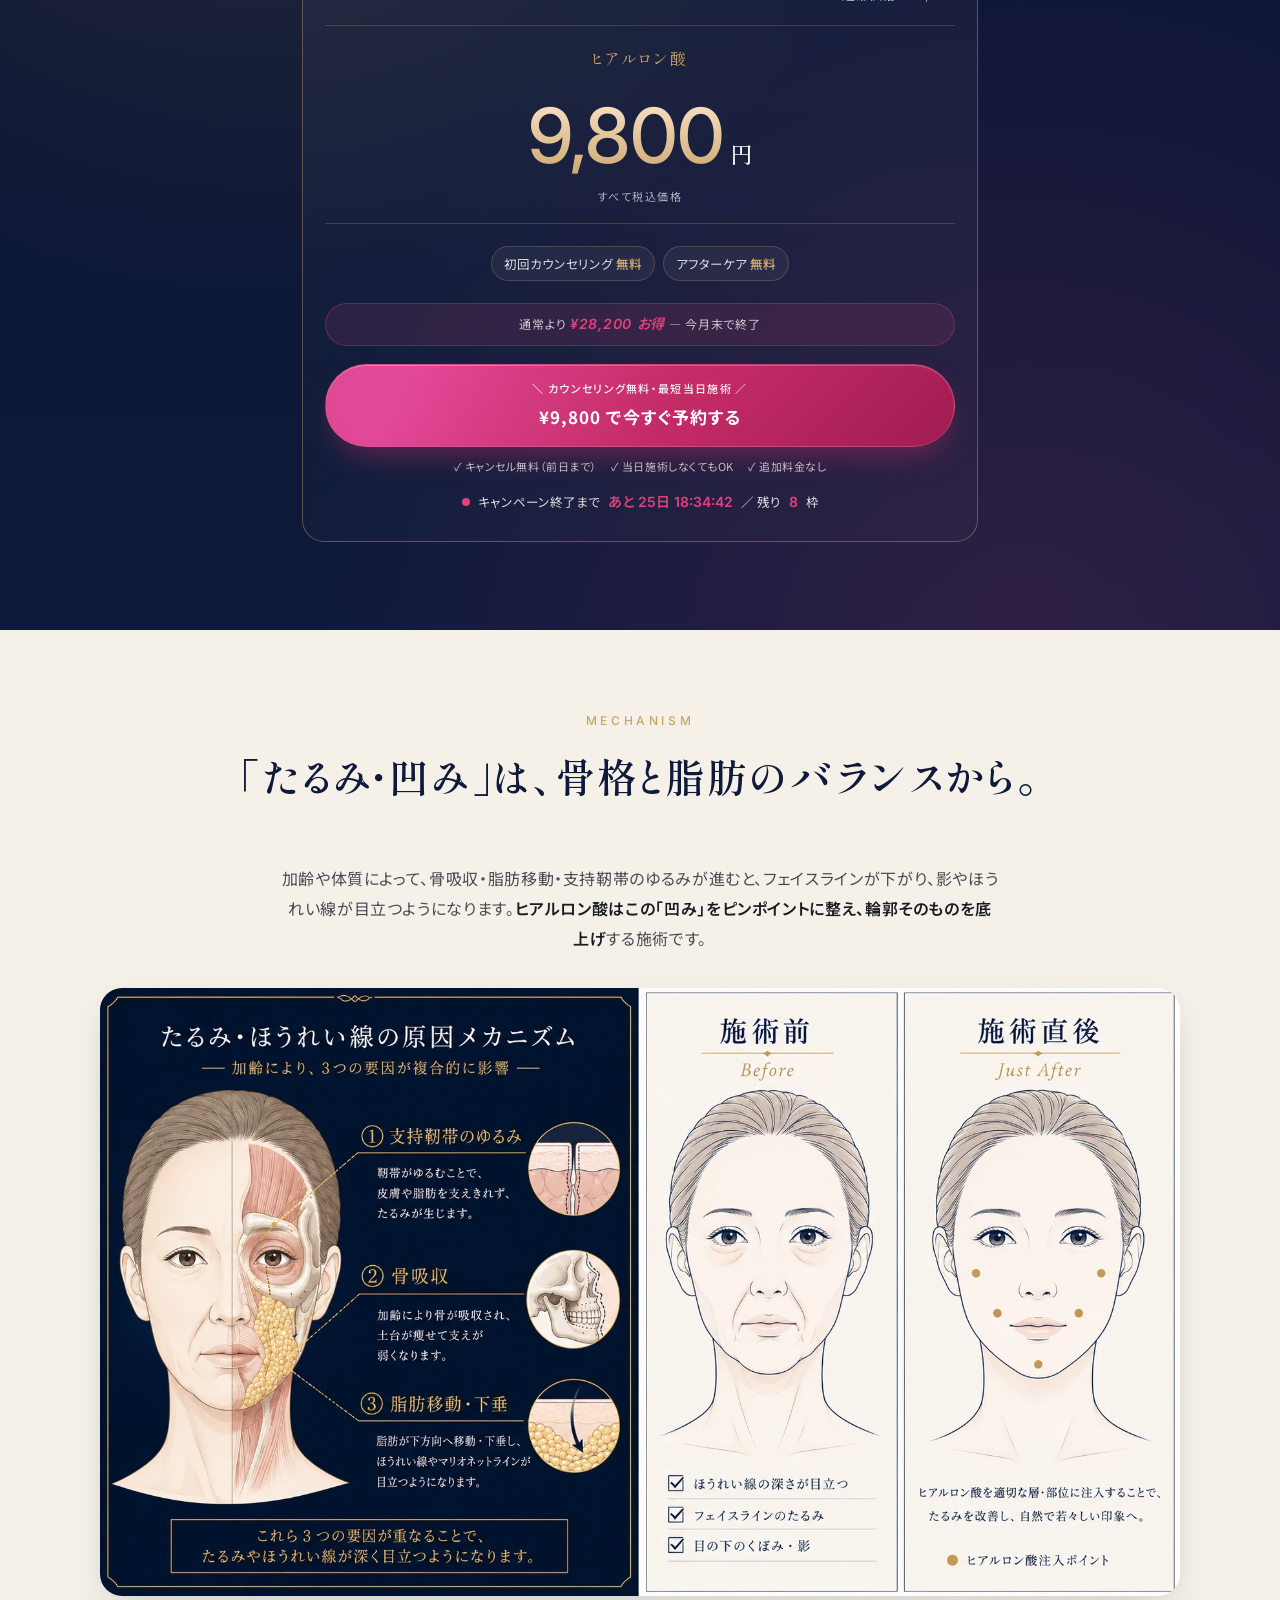
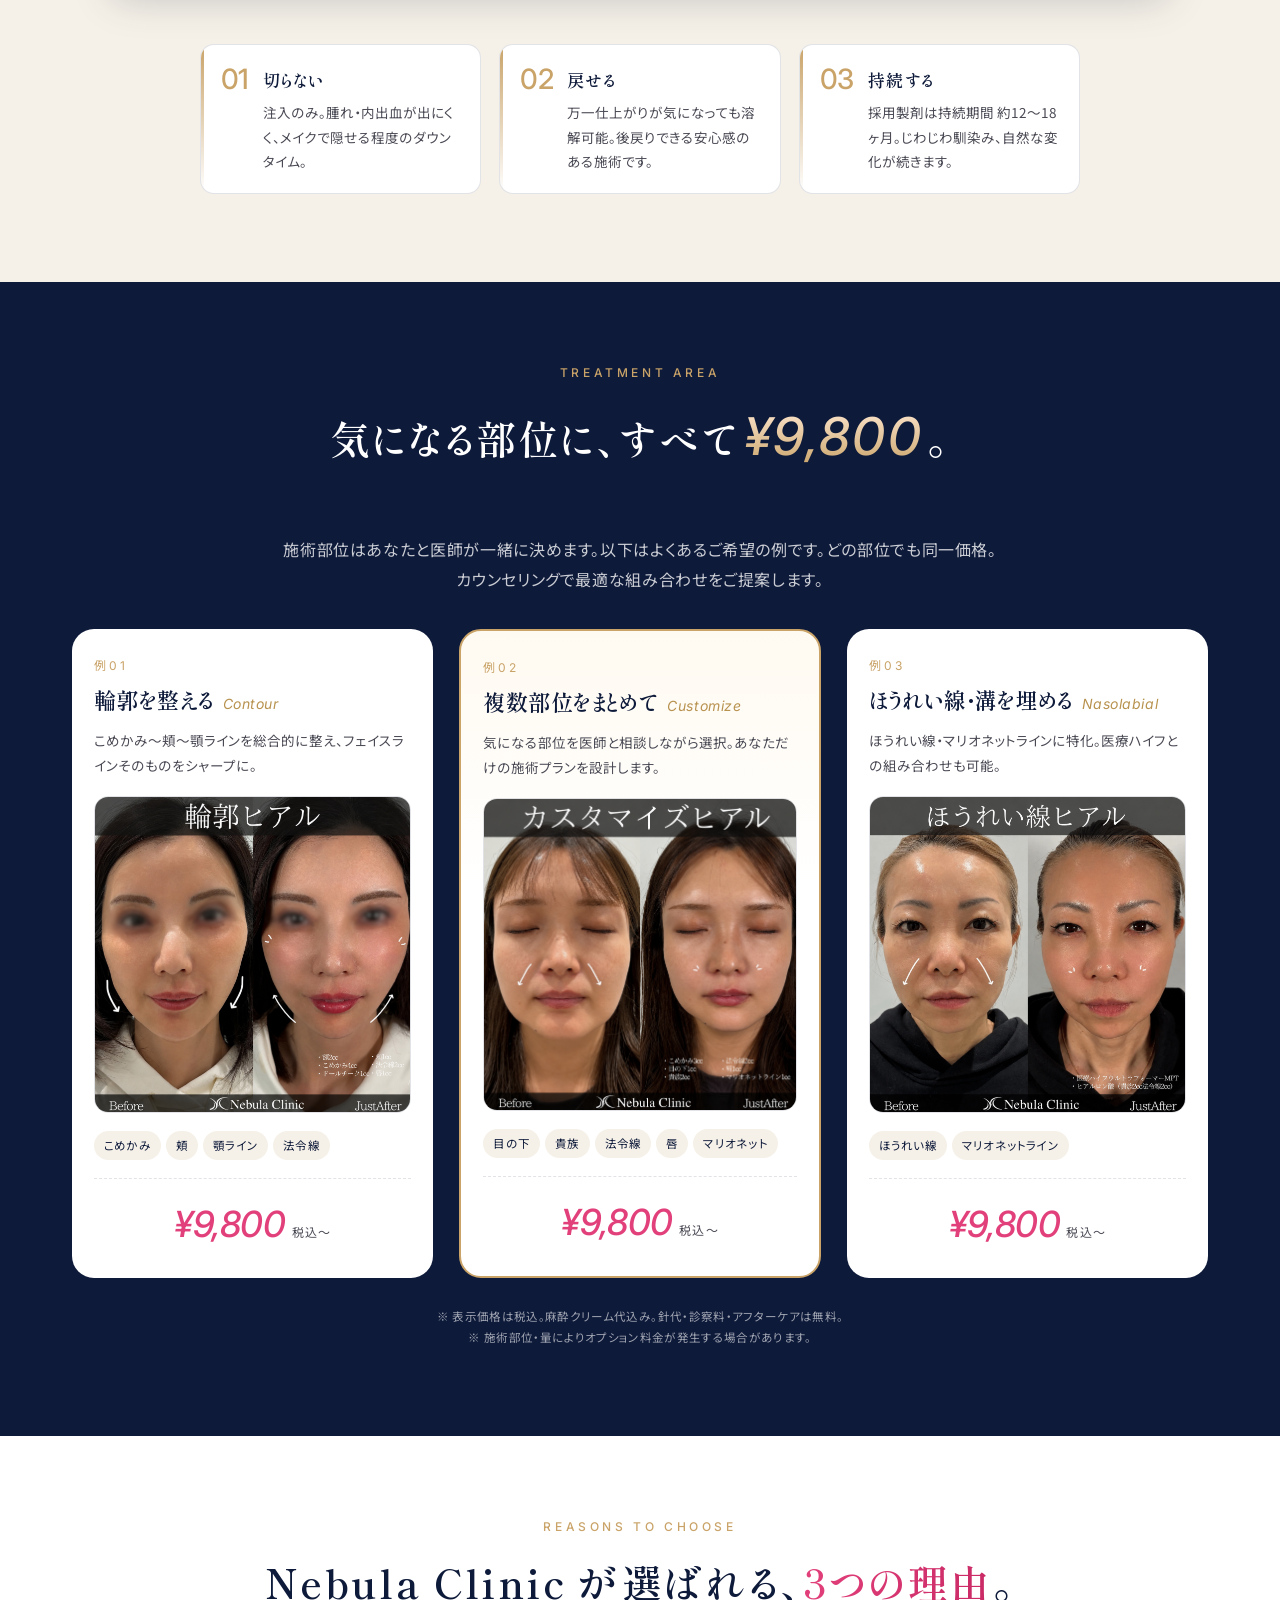
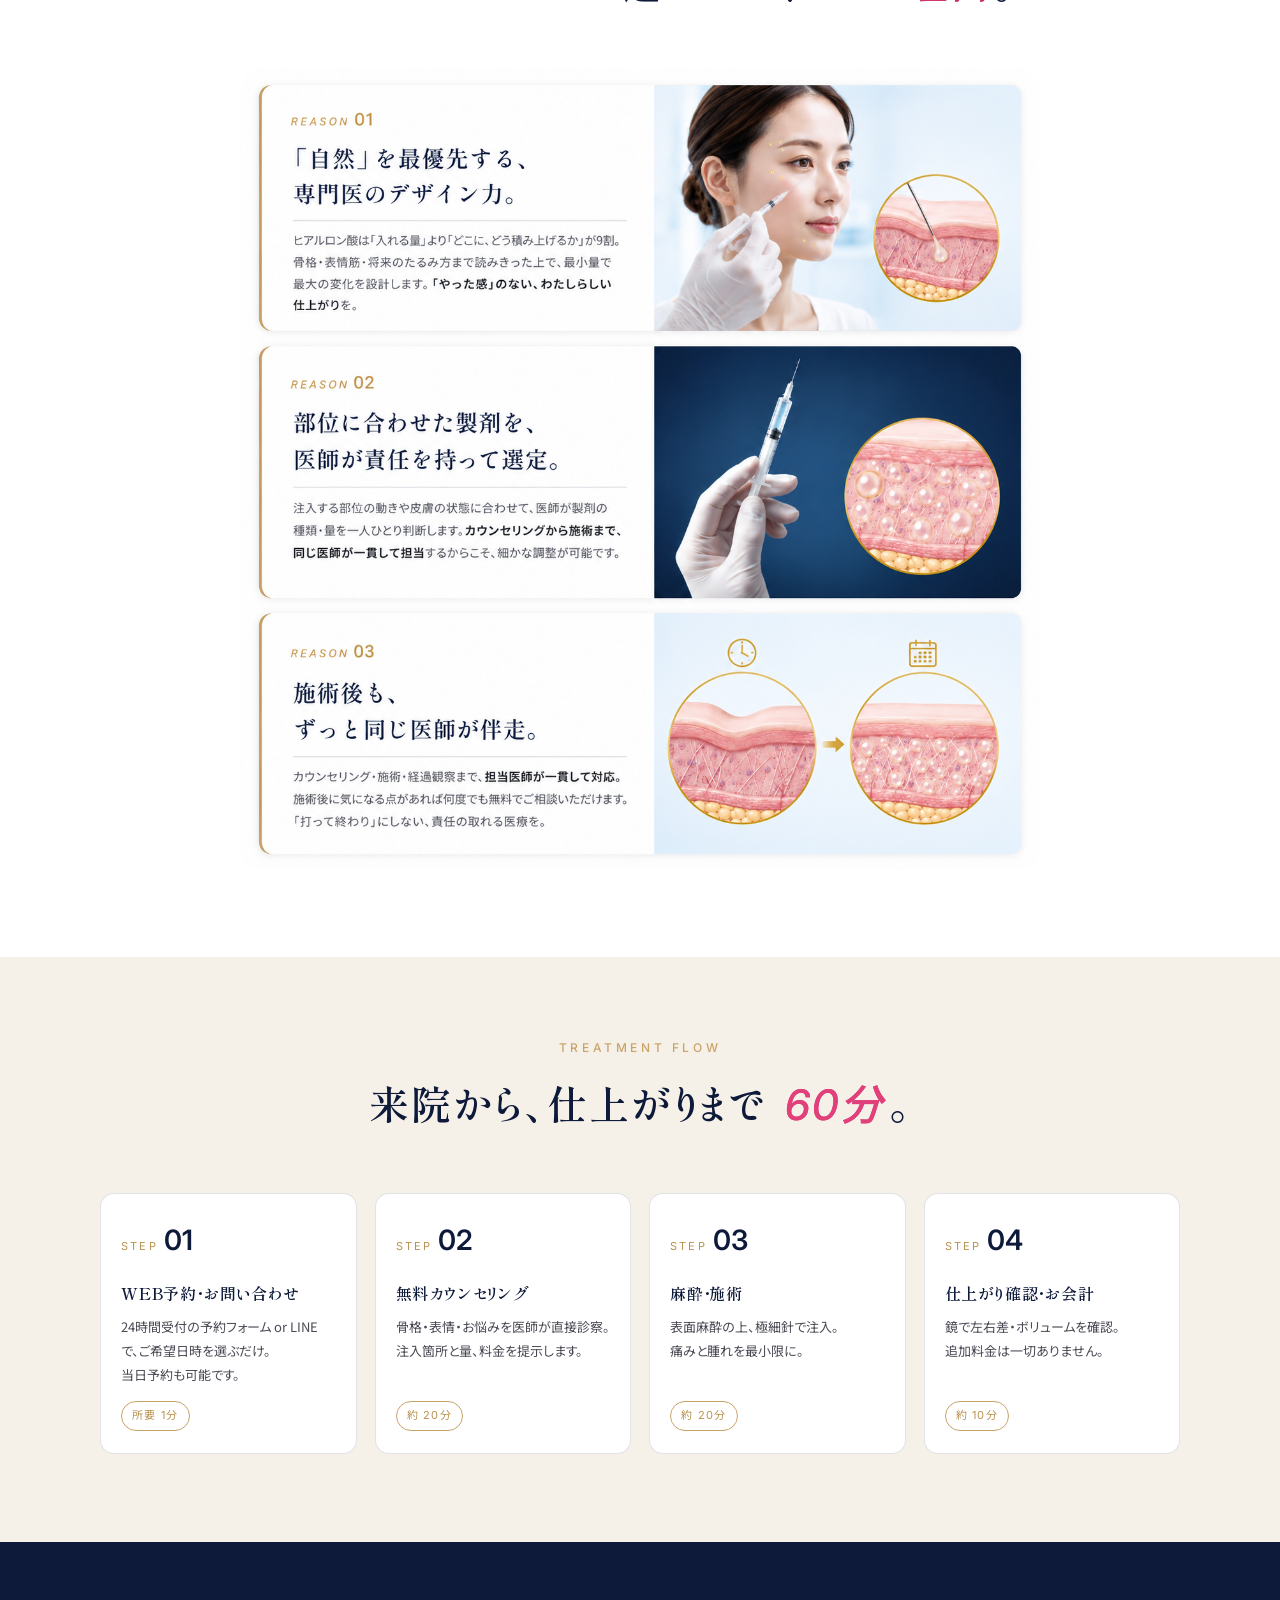
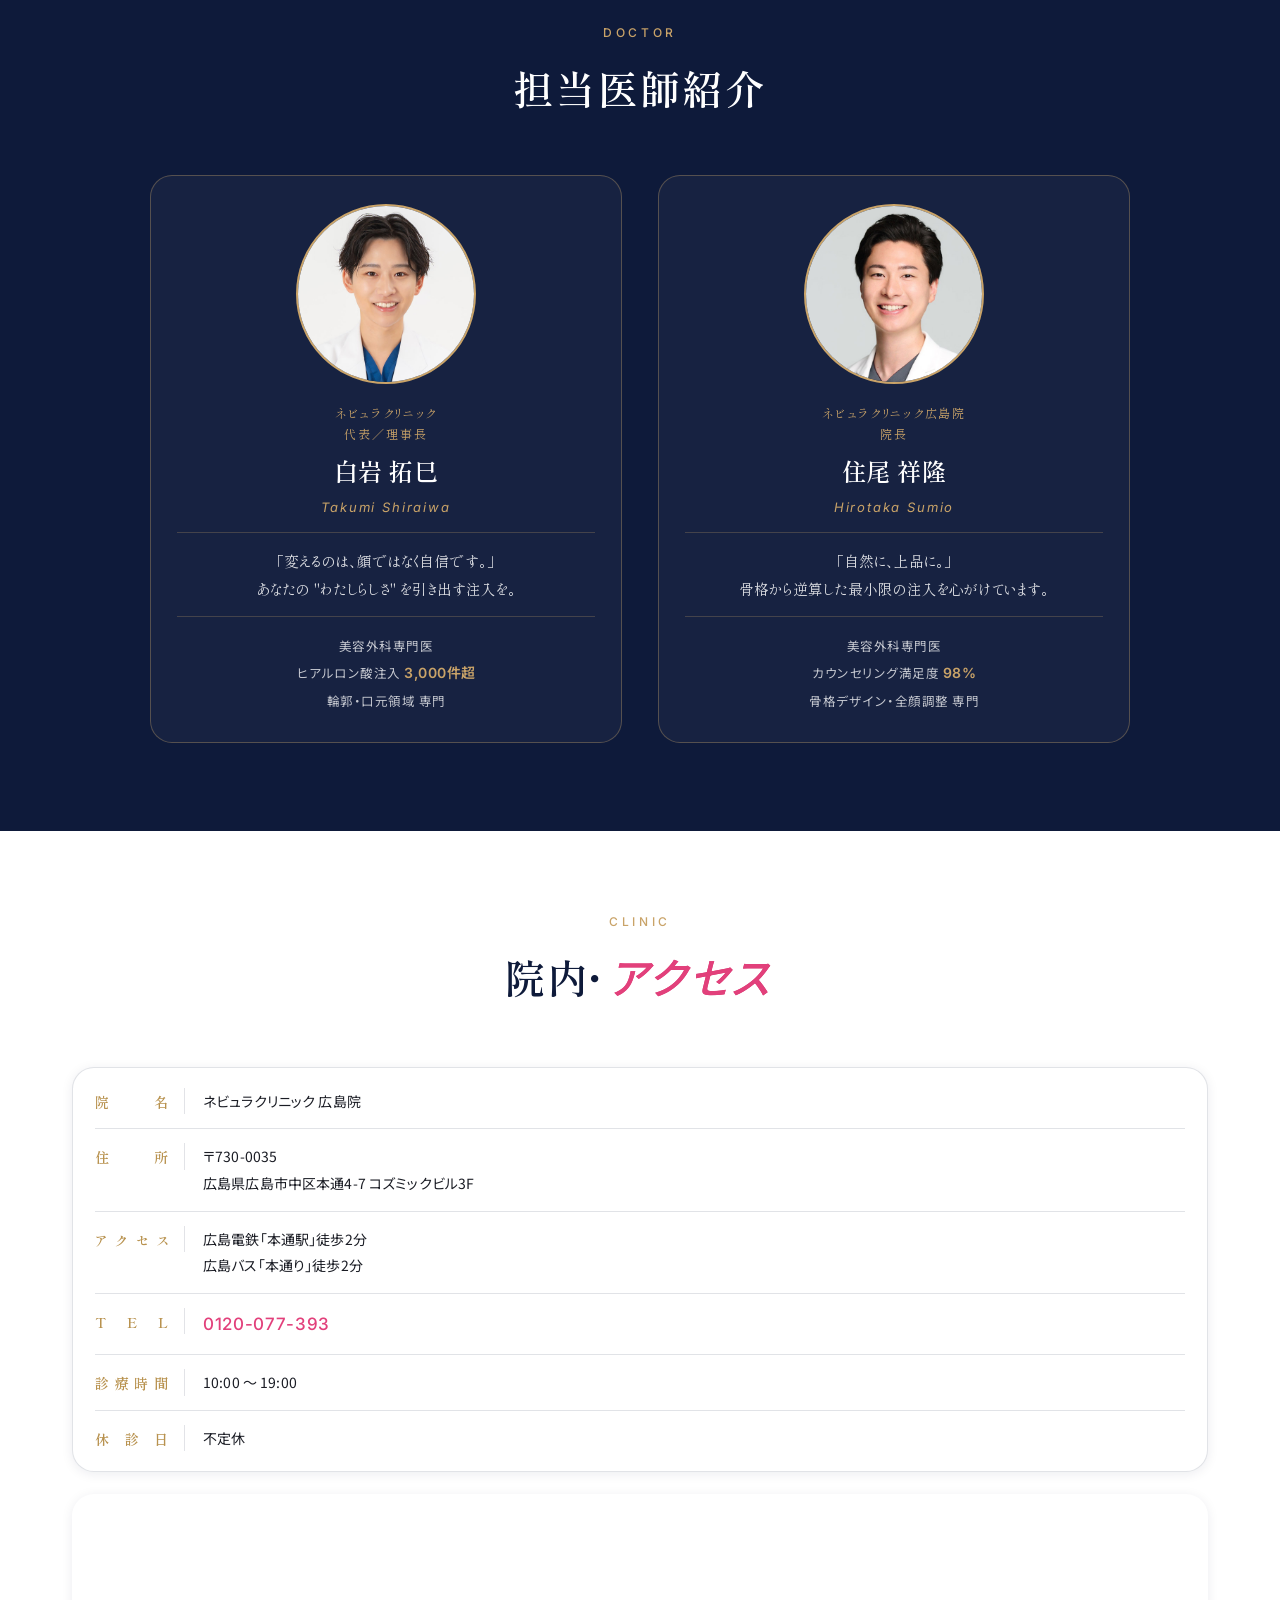
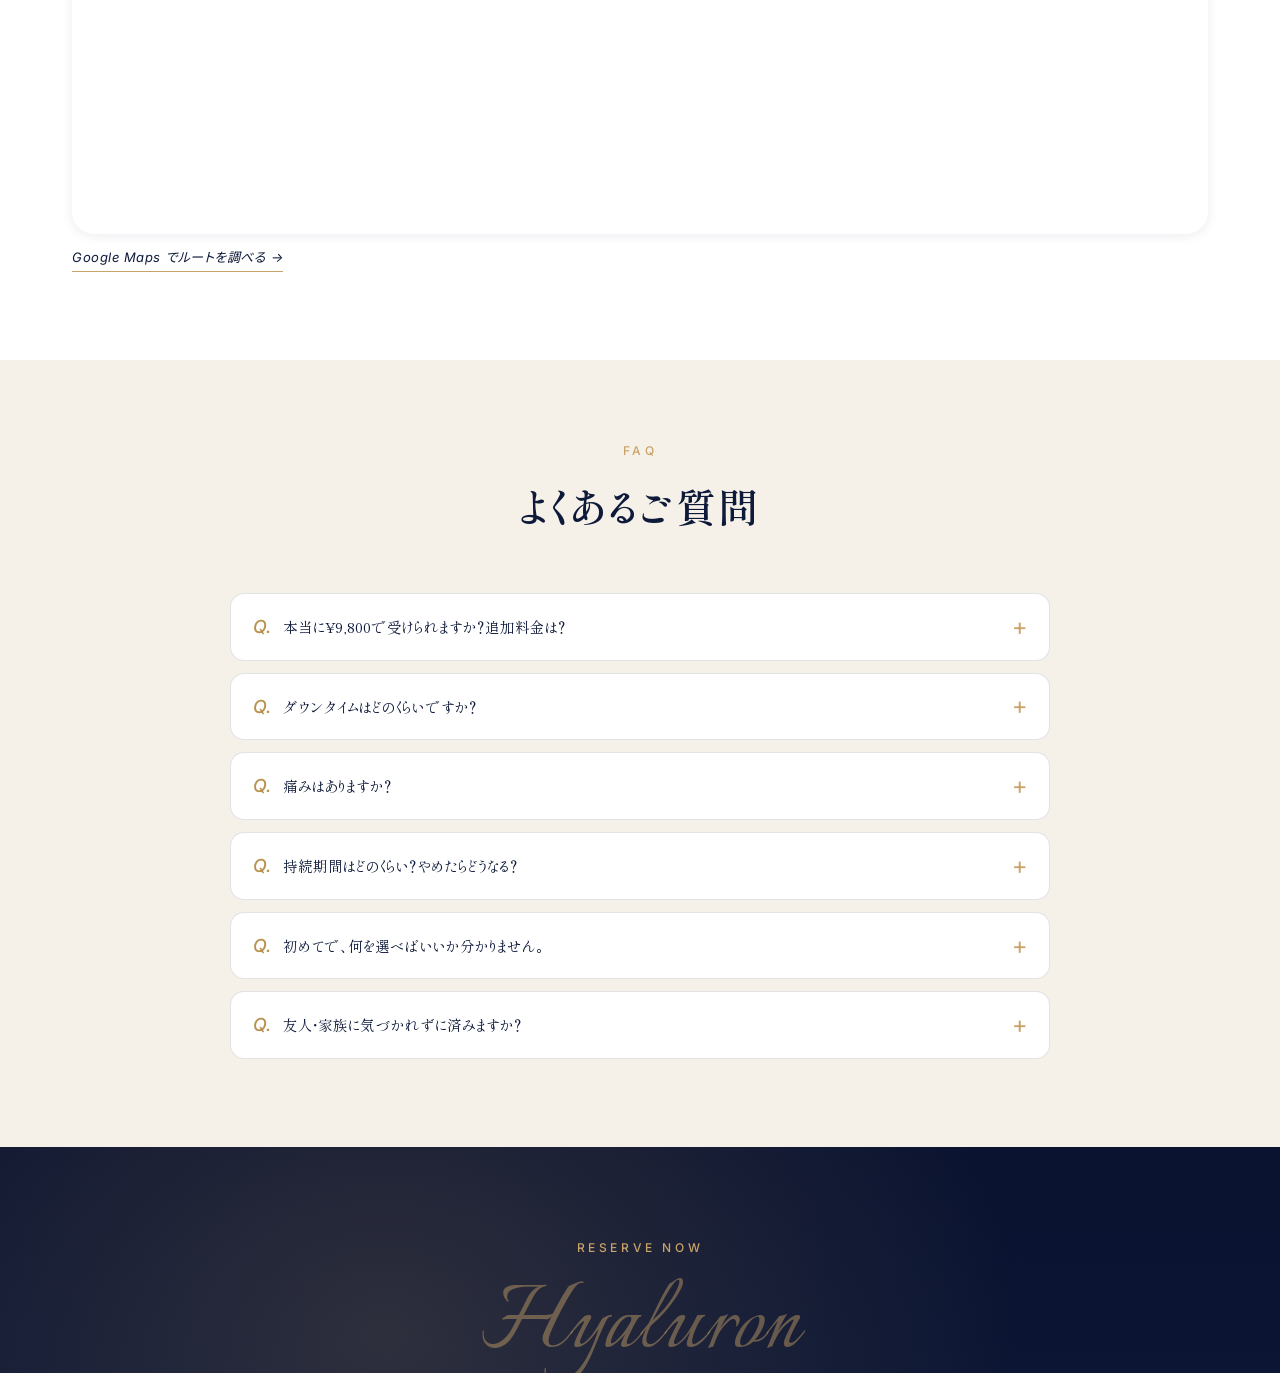
==== commit 948e80bb: "Bust lp.js cache, fix slot-final2 color" ====
--- a/Hyaluron LP.html
+++ b/Hyaluron LP.html
@@ -479,6 +479,6 @@
     </div>
   </nav>
 
-  <script src="lp.js"></script>
+  <script src="lp.js?v=2"></script>
 </body>
 </html>
--- a/styles-v14.css
+++ b/styles-v14.css
@@ -1616,6 +1616,7 @@
 .slot-meter__caption{
   font-size:11px; opacity:.75; letter-spacing:.05em;
 }
+.slot-meter__caption strong{ color:#fff; font-family:var(--sans); }
 
 /* ===== Urgency States (残り枠警告) ===== */
 @keyframes borderPulse{
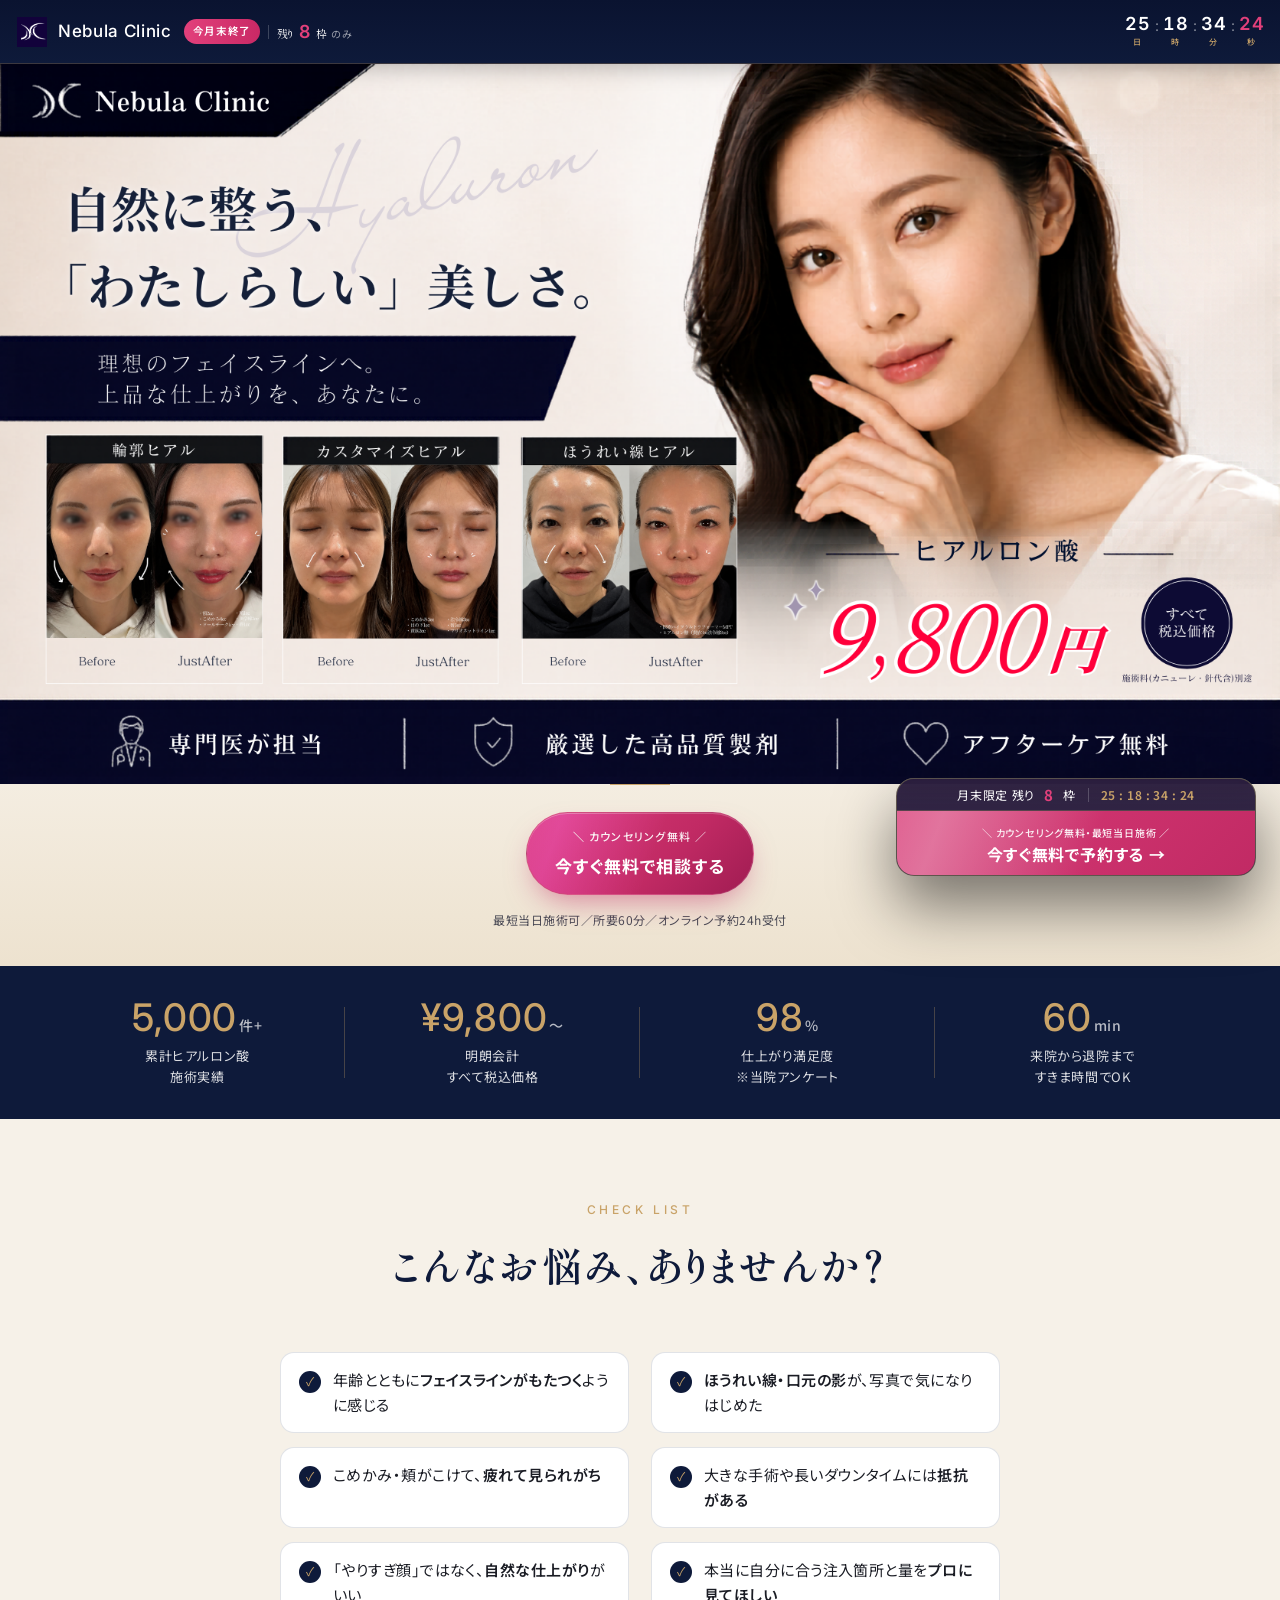
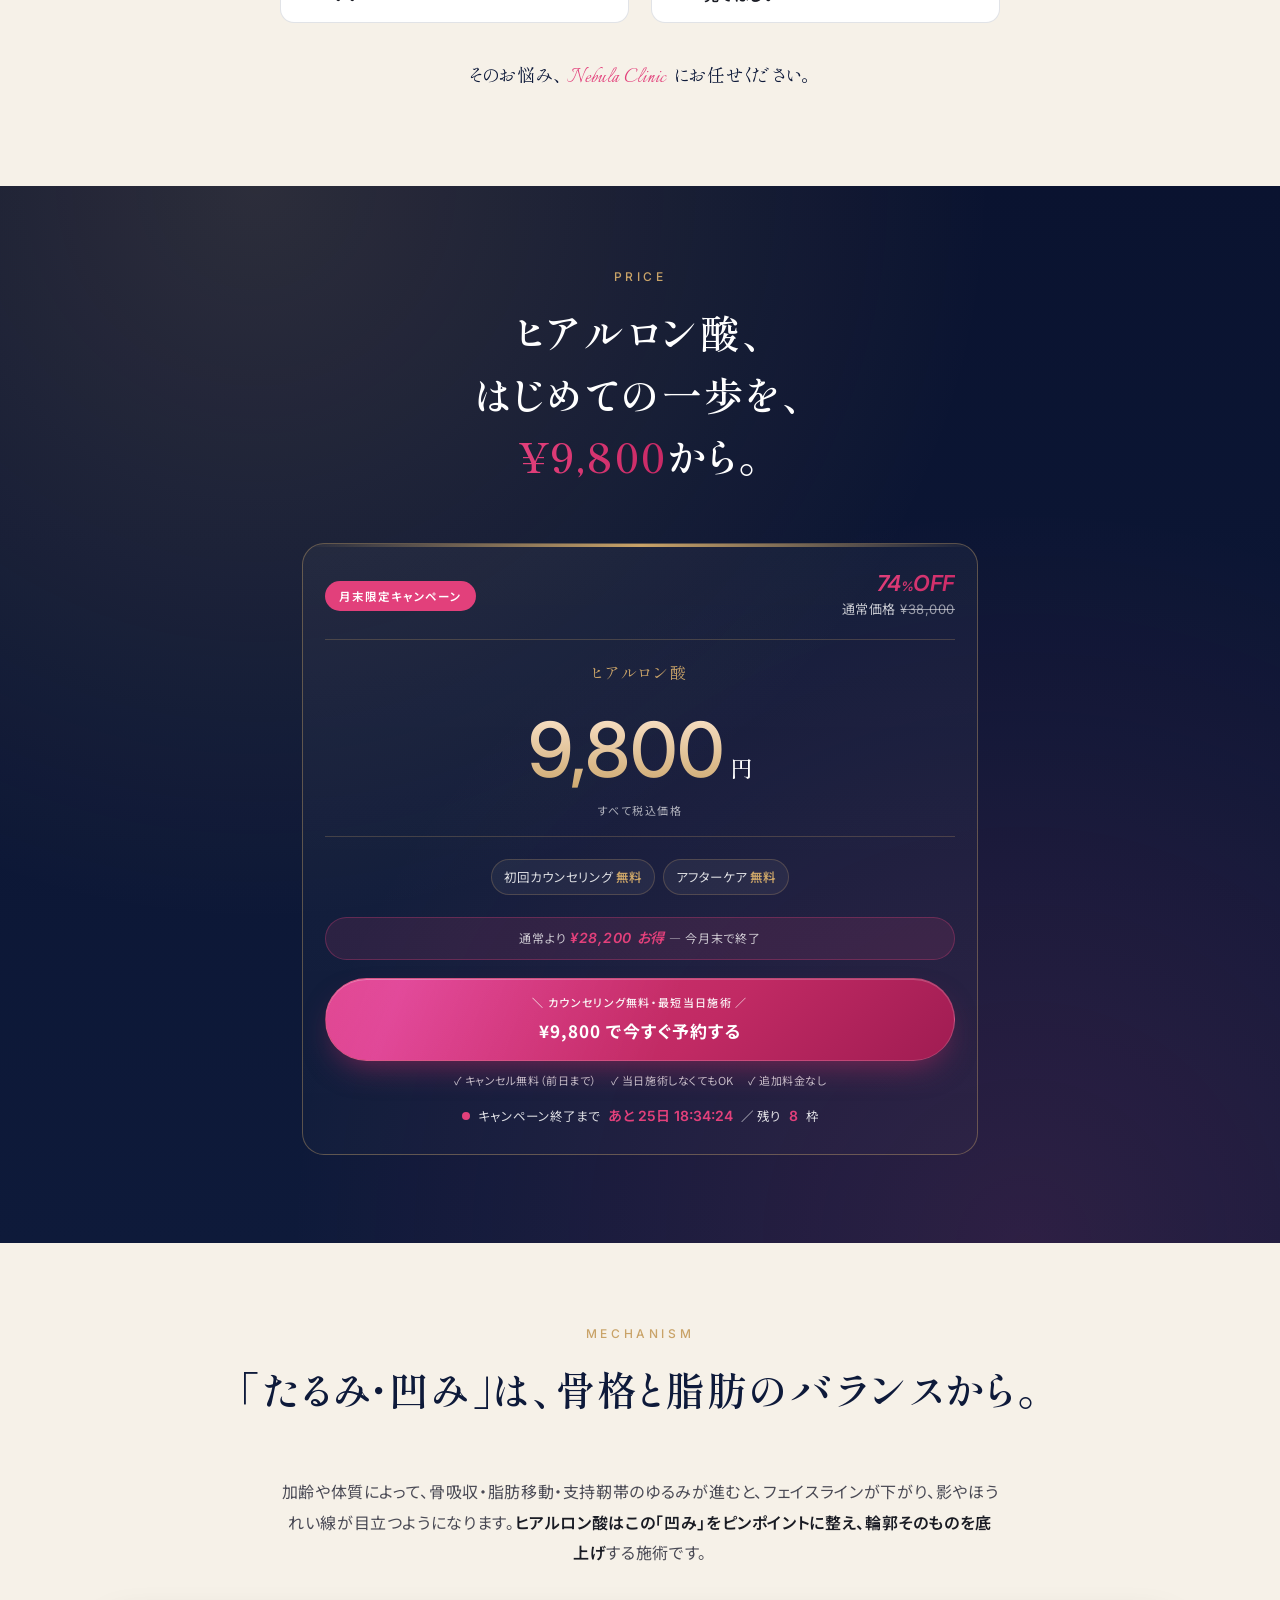
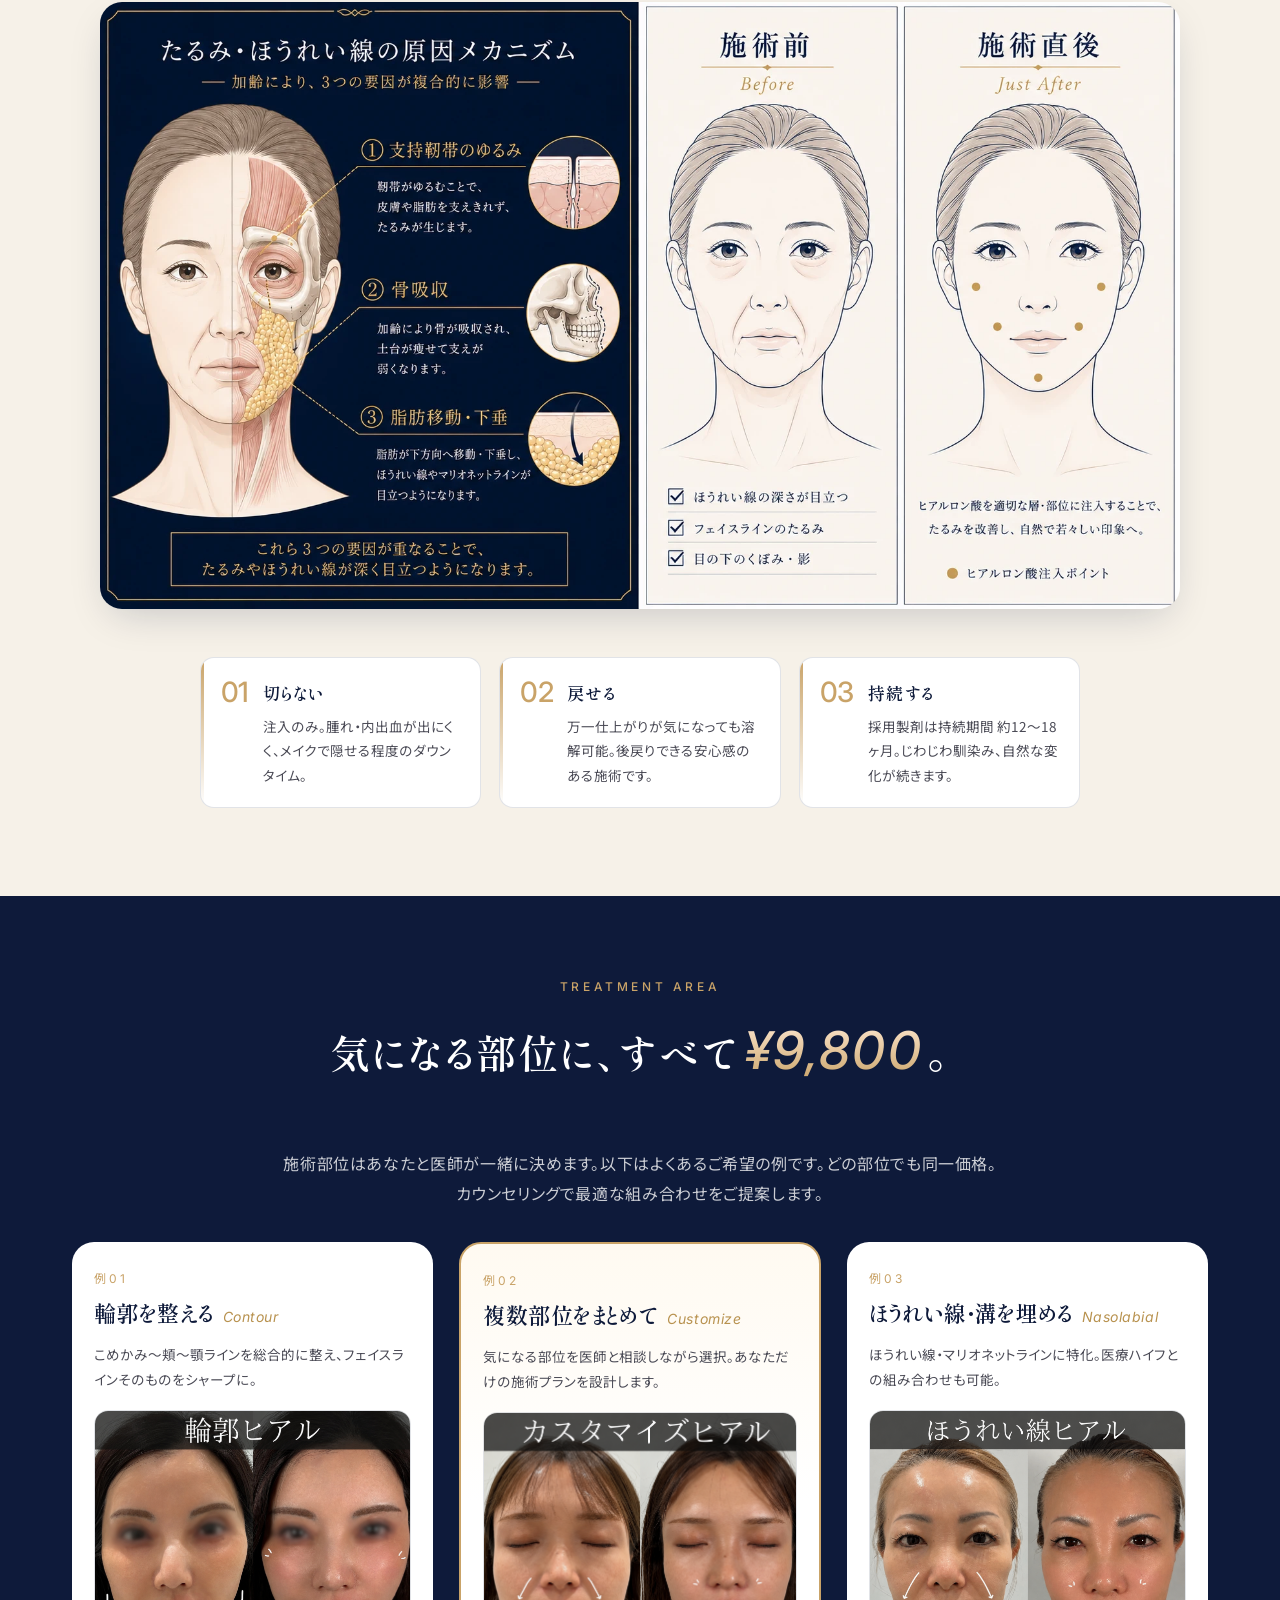
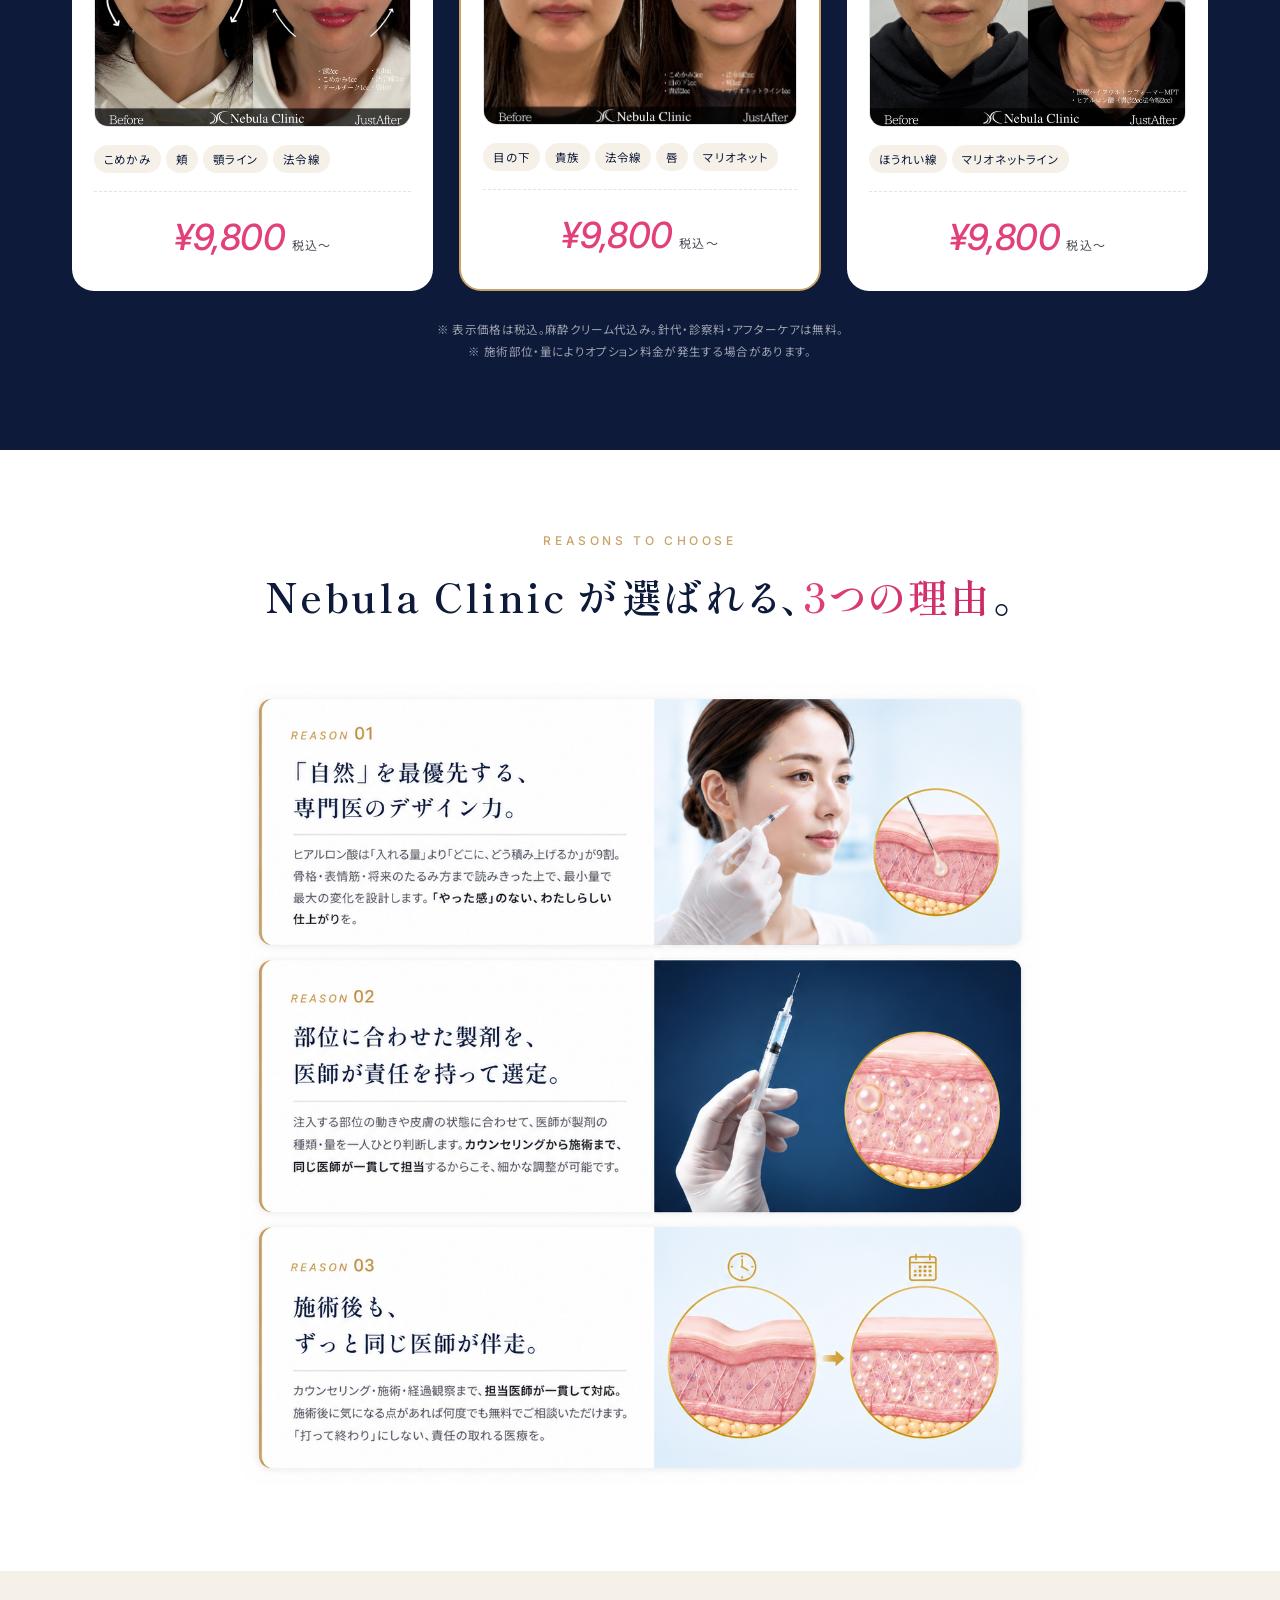
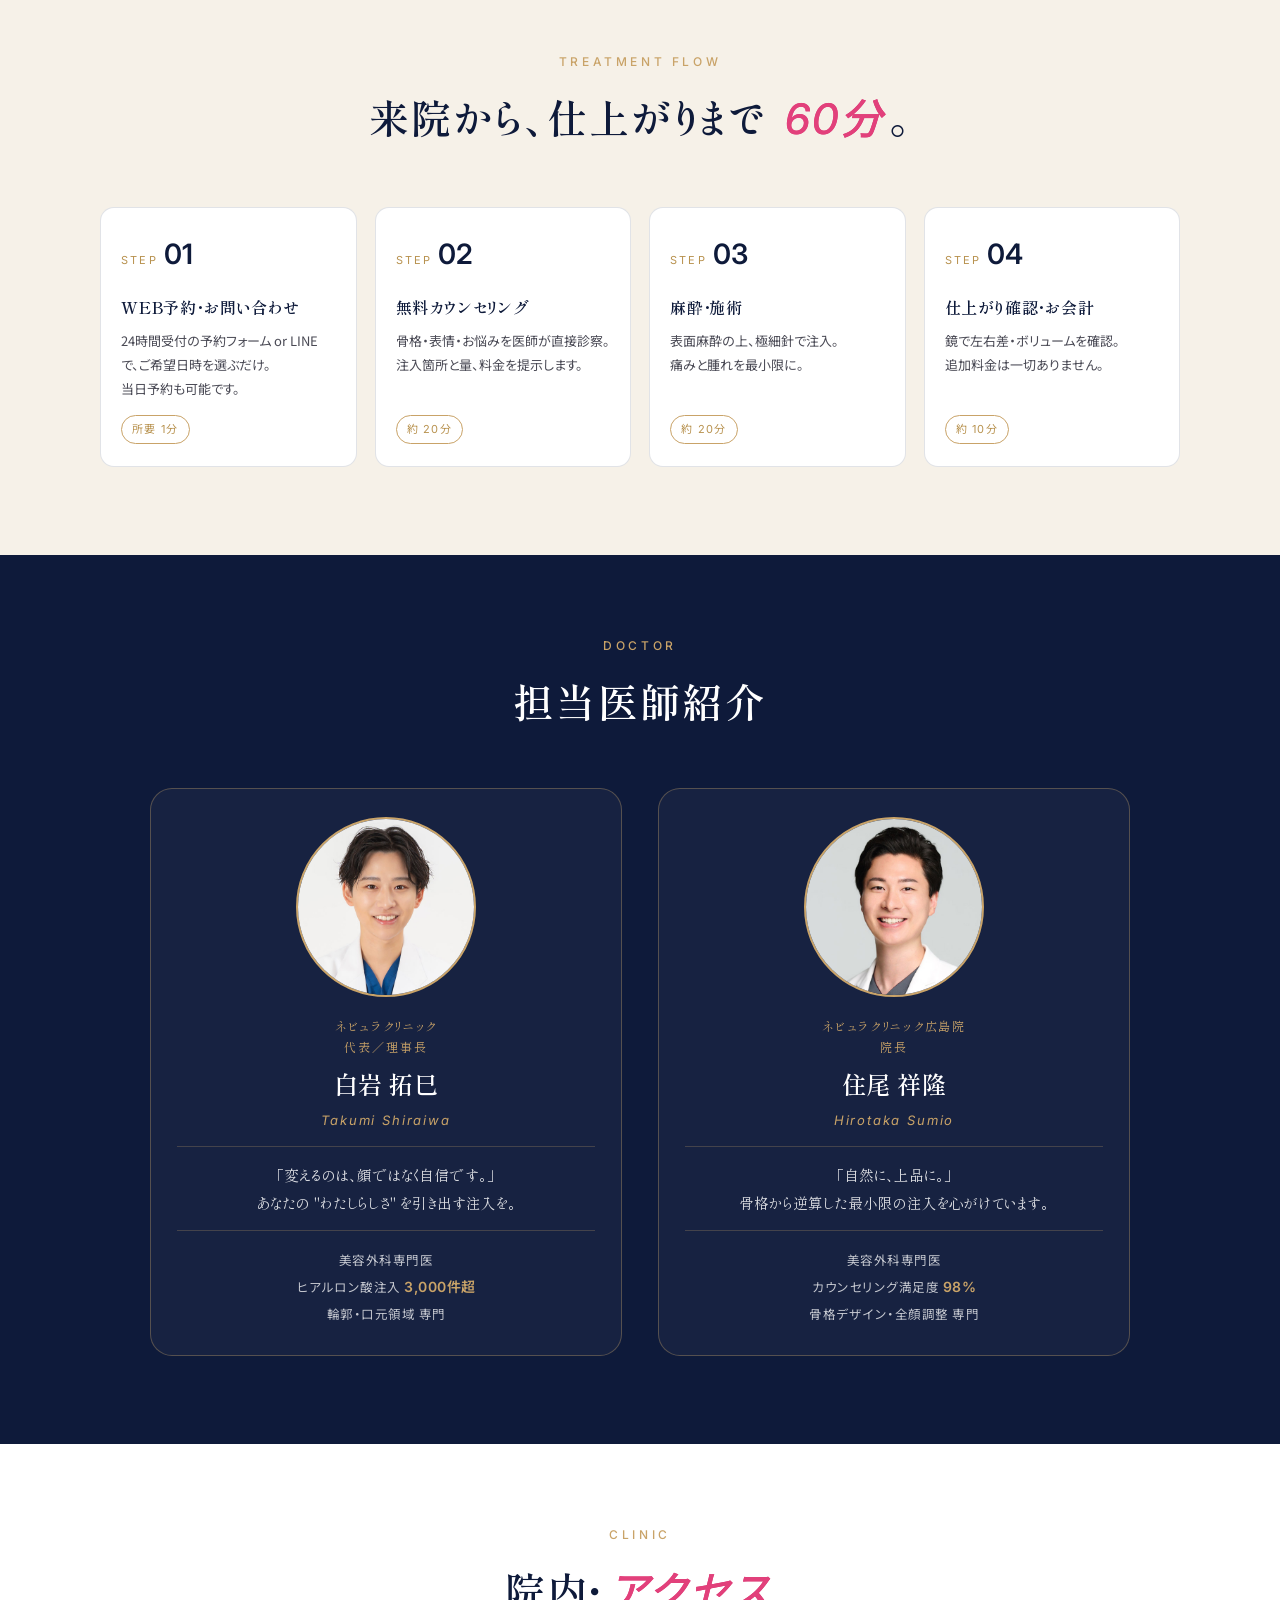
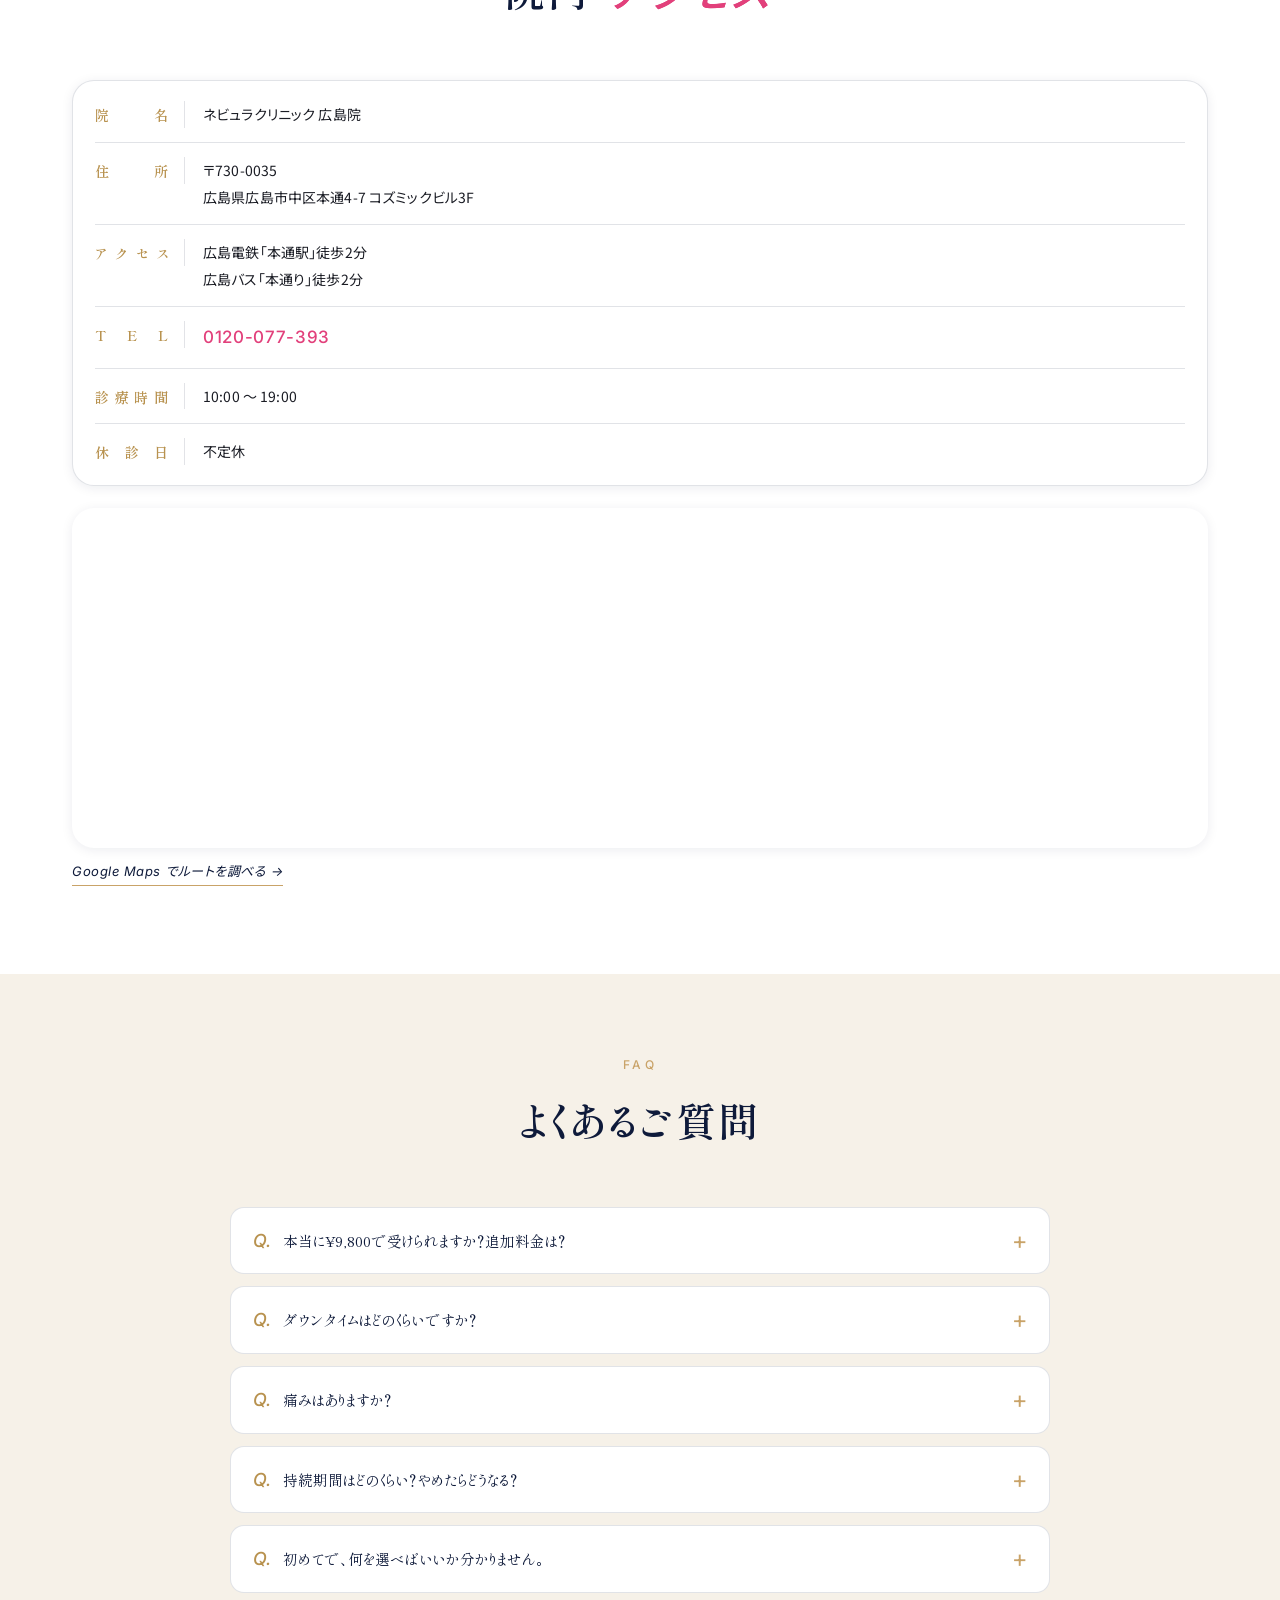
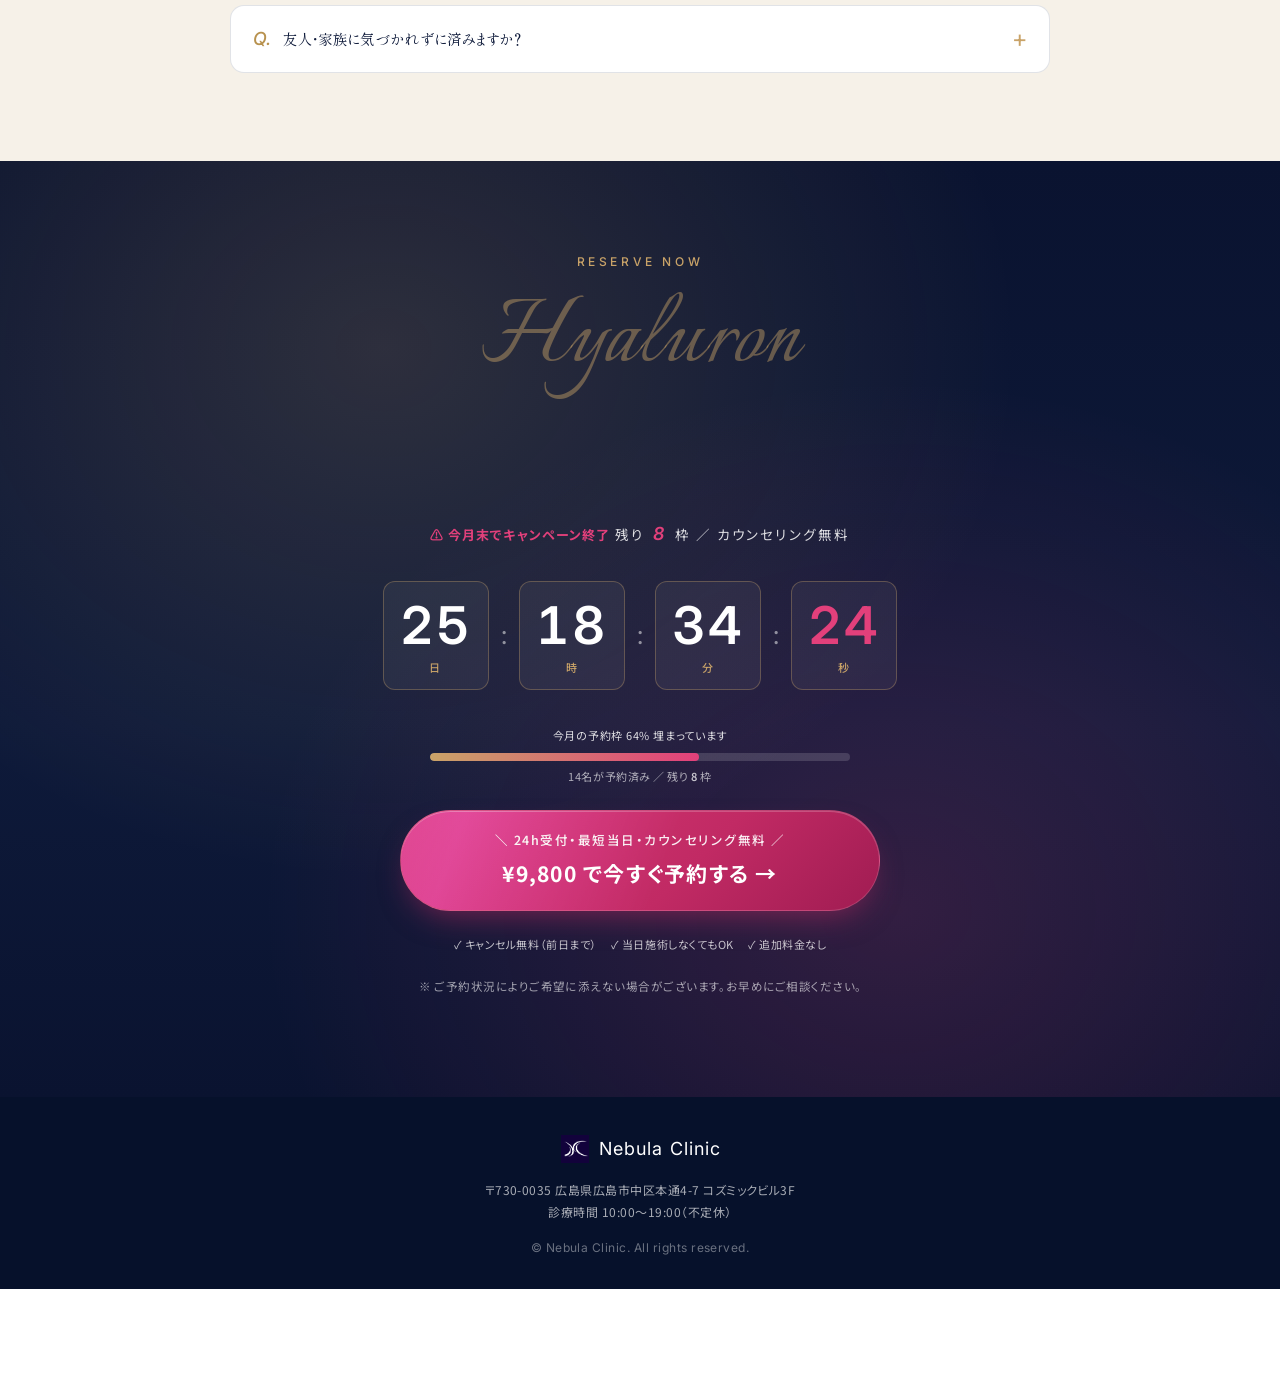
==== commit 356acd57: "Replace FV images with new PC/SP versions" ====
--- a/Hyaluron LP.html
+++ b/Hyaluron LP.html
@@ -68,8 +68,8 @@
     <section class="fv" aria-label="ファーストビュー">
       <picture>
         <source media="(min-width: 880px)" srcset="assets/fv-pc.png" type="image/png" />
-        <source media="(max-width: 879px)" srcset="assets/fv-sp.webp" type="image/webp" />
-        <img class="fv__img" src="assets/fv-sp.png" alt="Nebula Clinic ヒアルロン酸 — 自然に整う、わたしらしい美しさ" />
+        <source media="(max-width: 879px)" srcset="assets/fv-sp.png" type="image/png" />
+        <img class="fv__img" src="assets/fv-pc.png" alt="Nebula Clinic ヒアルロン酸 — 自然に整う、わたしらしい美しさ" />
       </picture>
       <div class="fv__cta-wrap">
         <a class="cta cta--primary" href="https://reservation.medical-force.com/c/4a7a018bbb624b30a34610d92e61a5f1?landing_event_id=2cfa3225-1e08-4f30-b72d-8ef38a2a5c15&_gl=1*oysdcn*_gcl_au*MTY2MDA2ODQ5LjE3Nzg0ODMxOTU.*_ga*MzE3OTk0ODUuMTc3ODQ4MzE5Ng..*_ga_W604VMFVQ4*czE3Nzg0ODMxOTUkbzEkZzAkdDE3Nzg0ODMxOTUkajYwJGwwJGgw" target="_blank" rel="noopener" data-track="fv-primary">
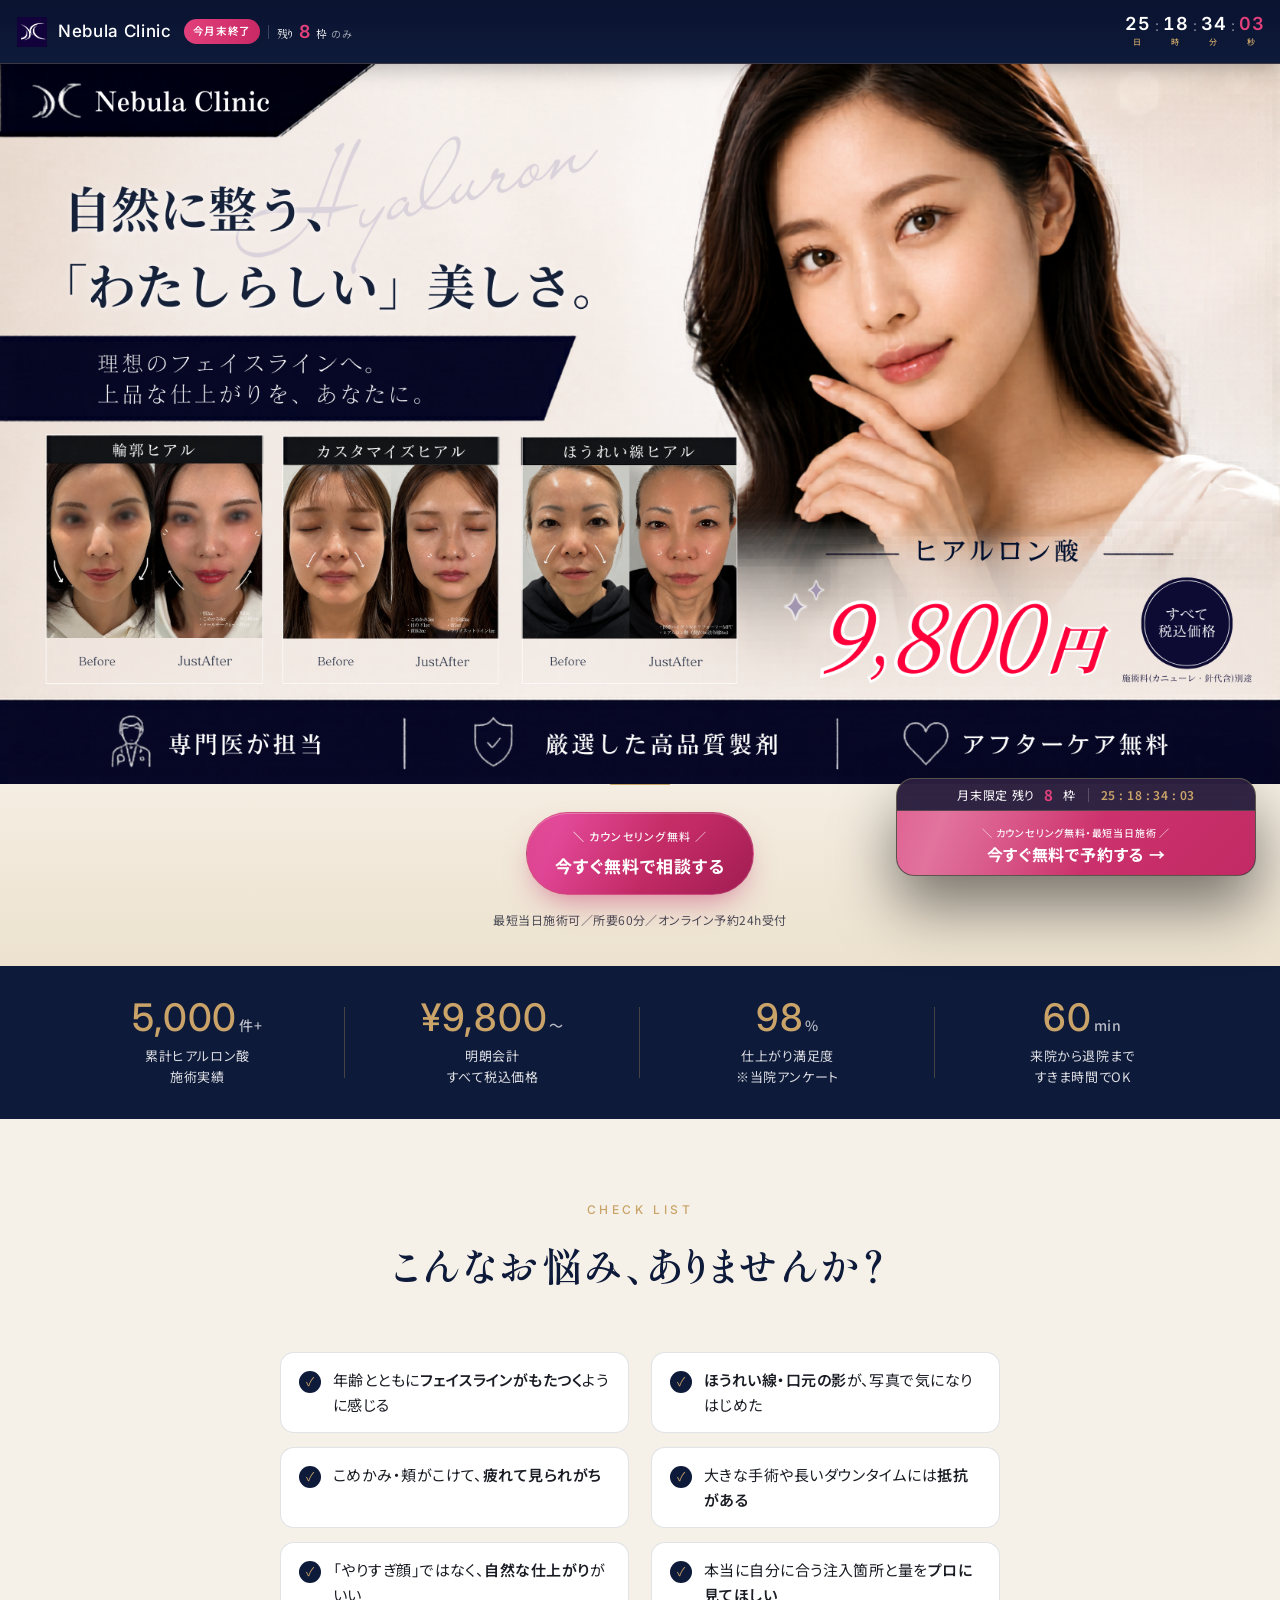
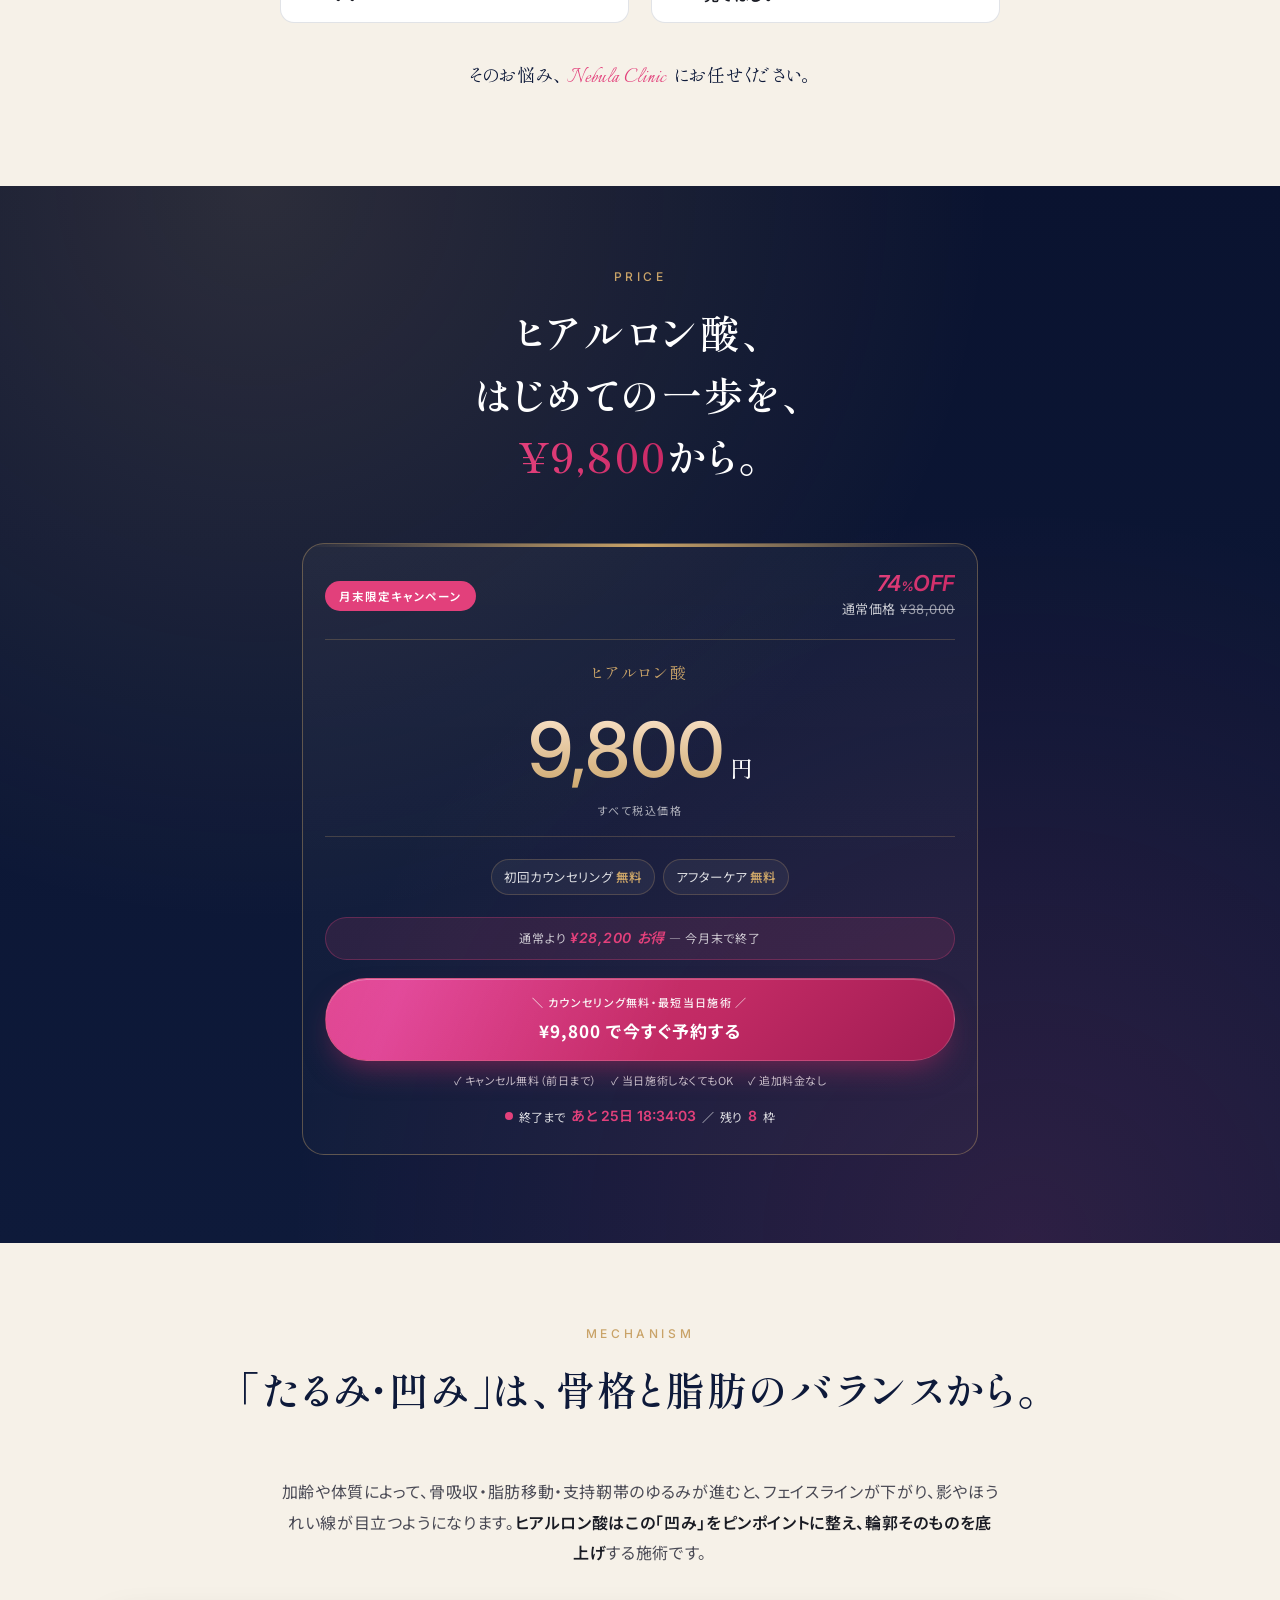
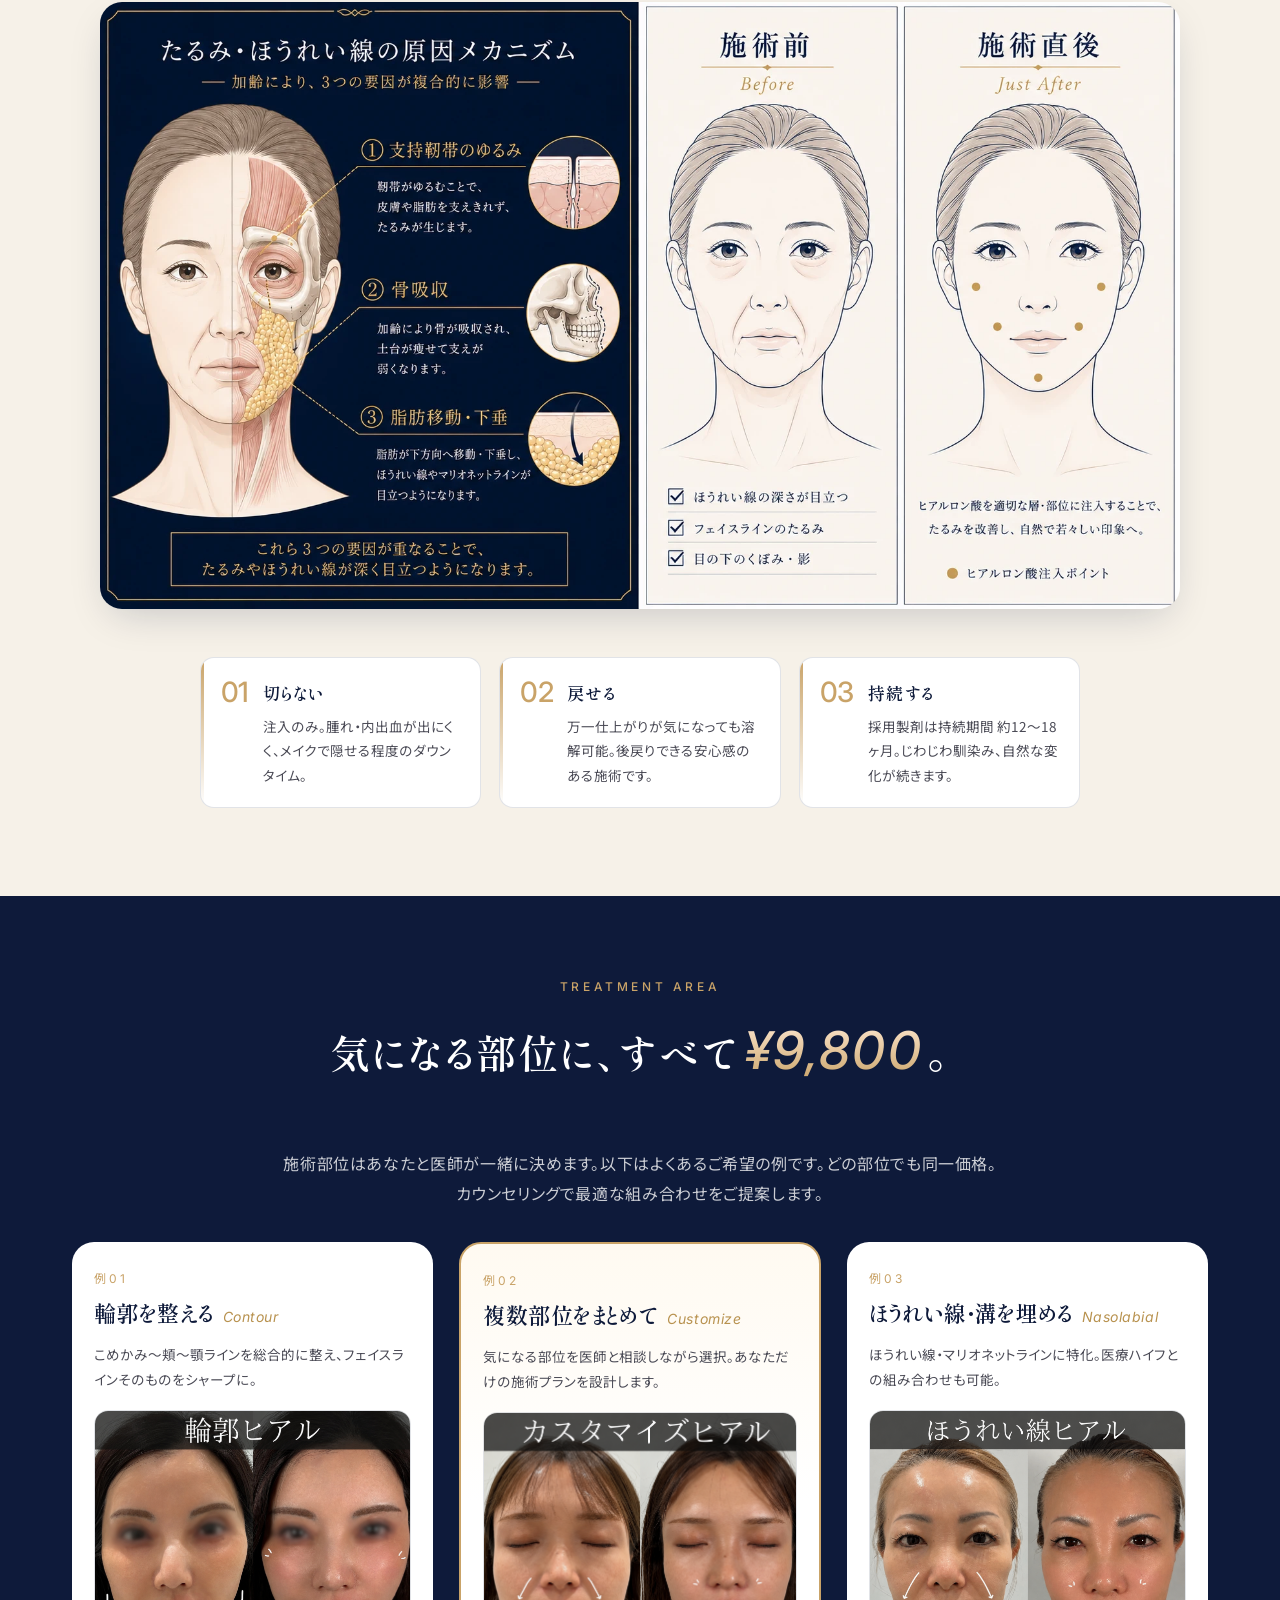
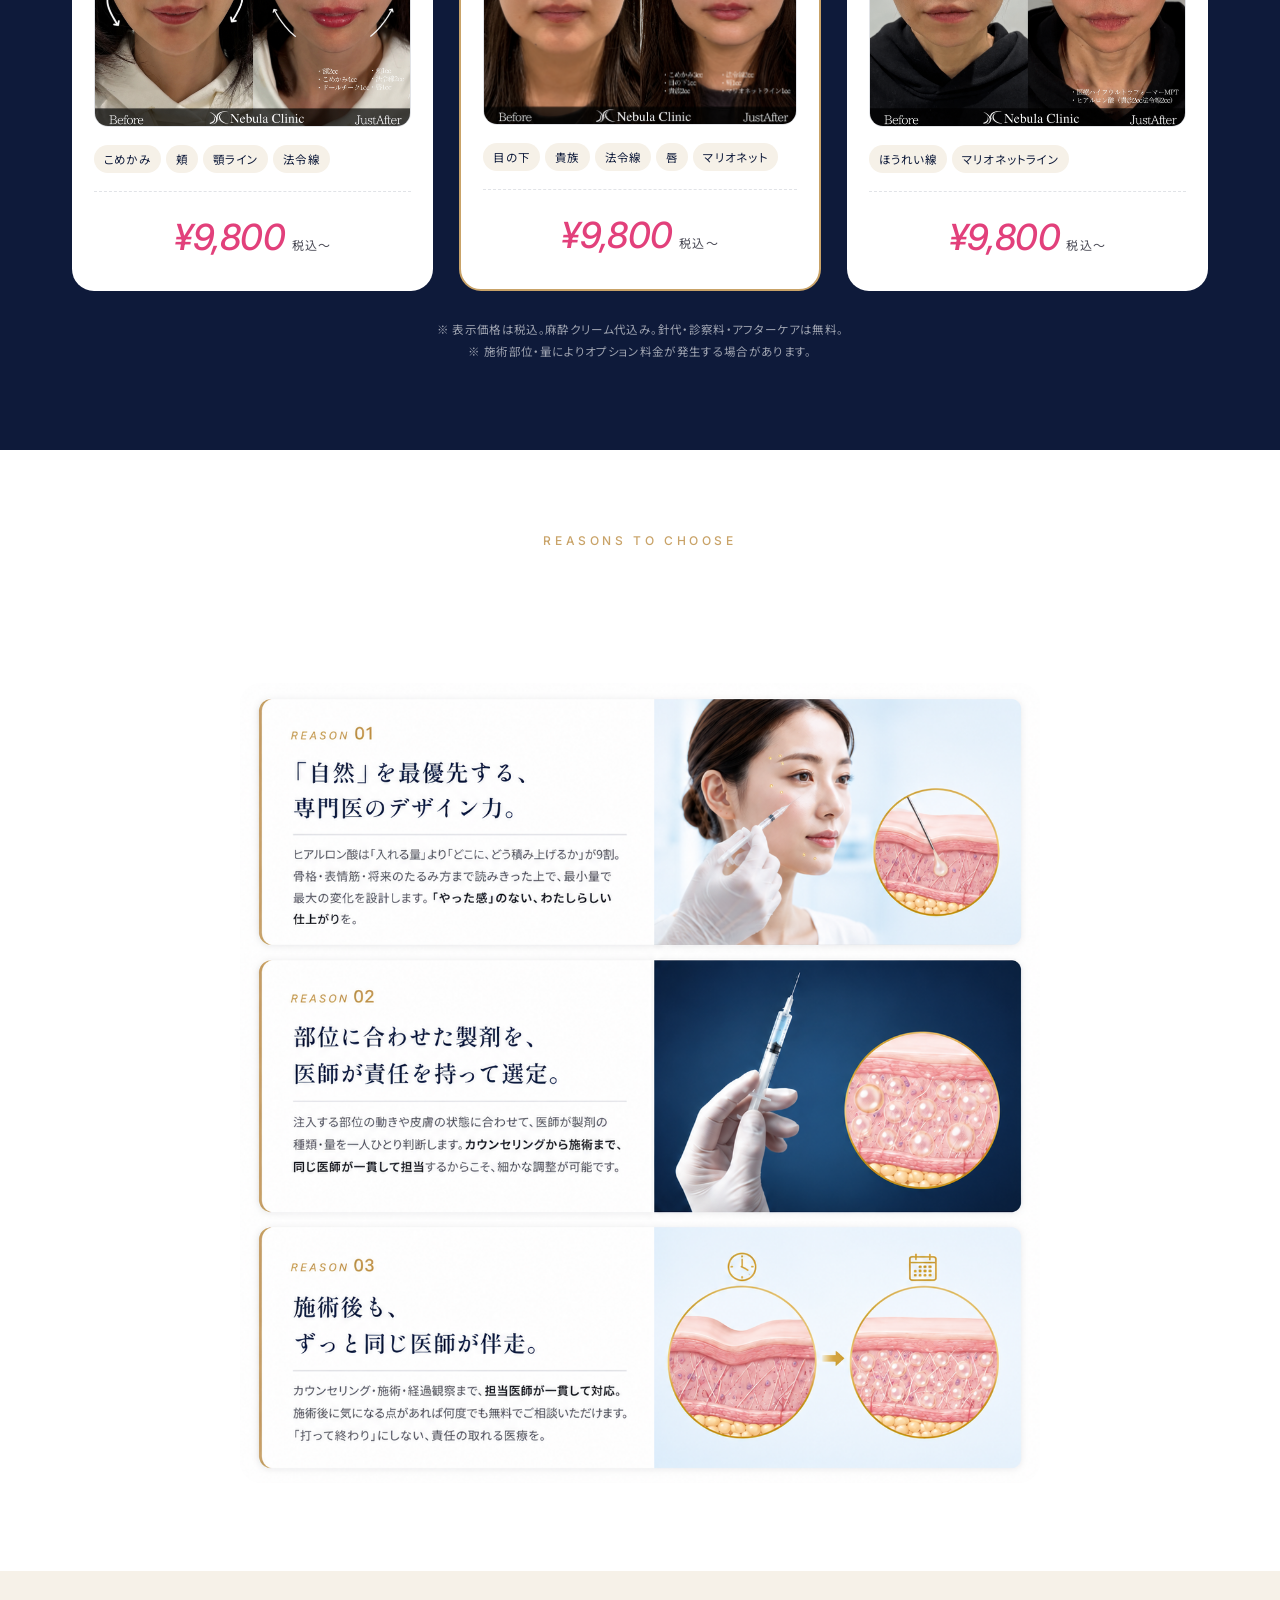
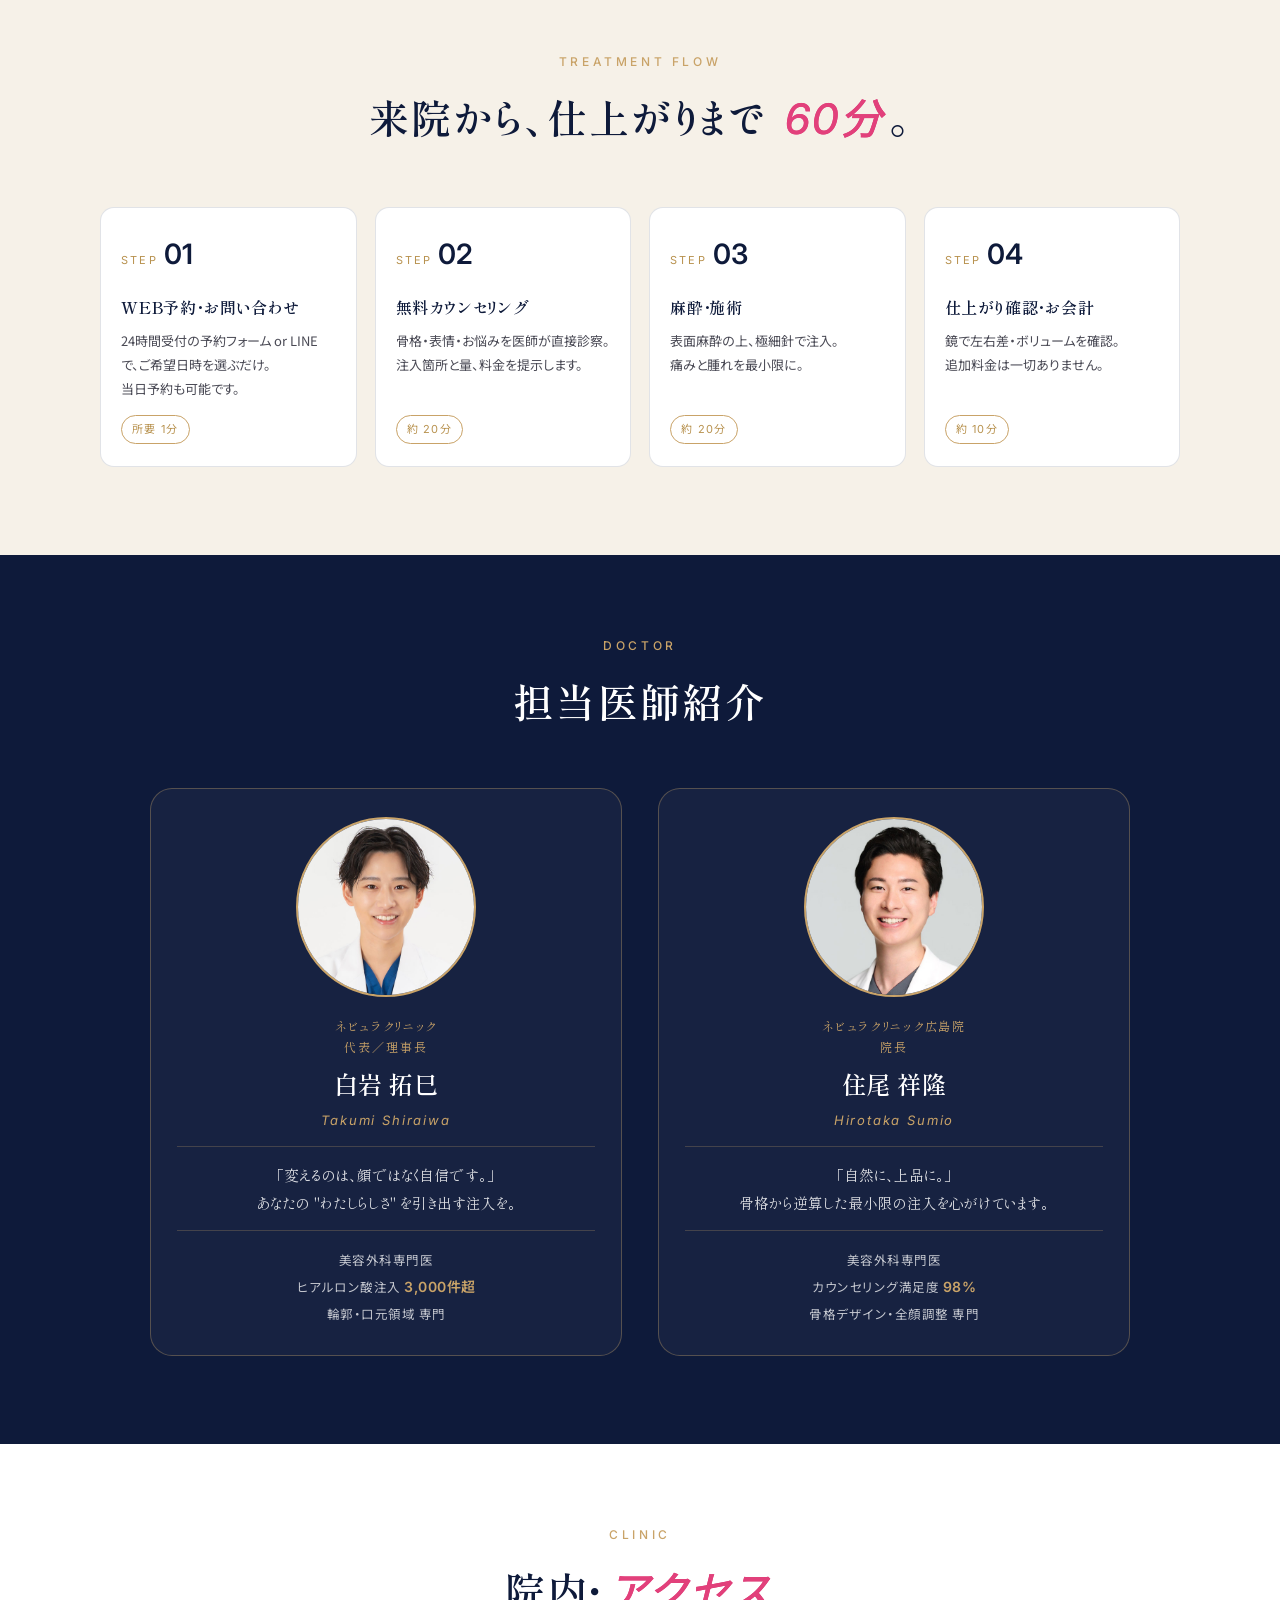
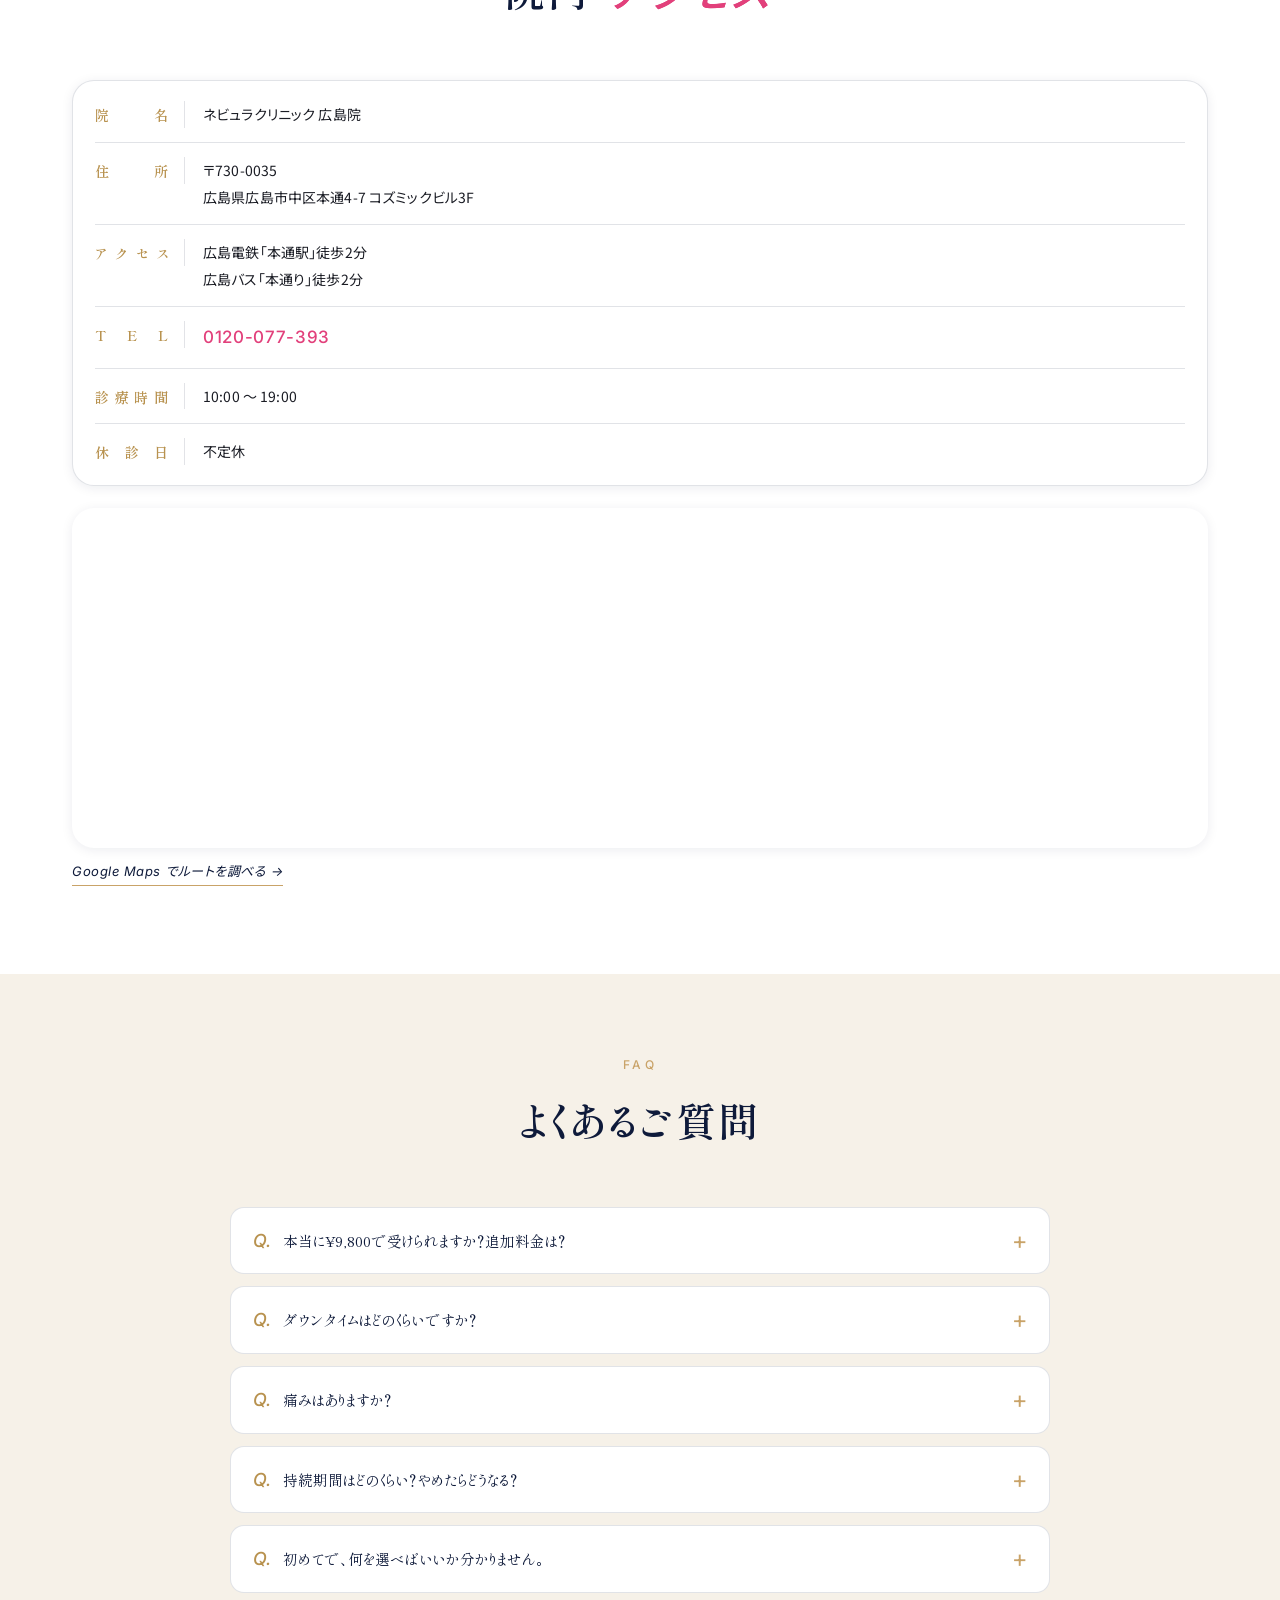
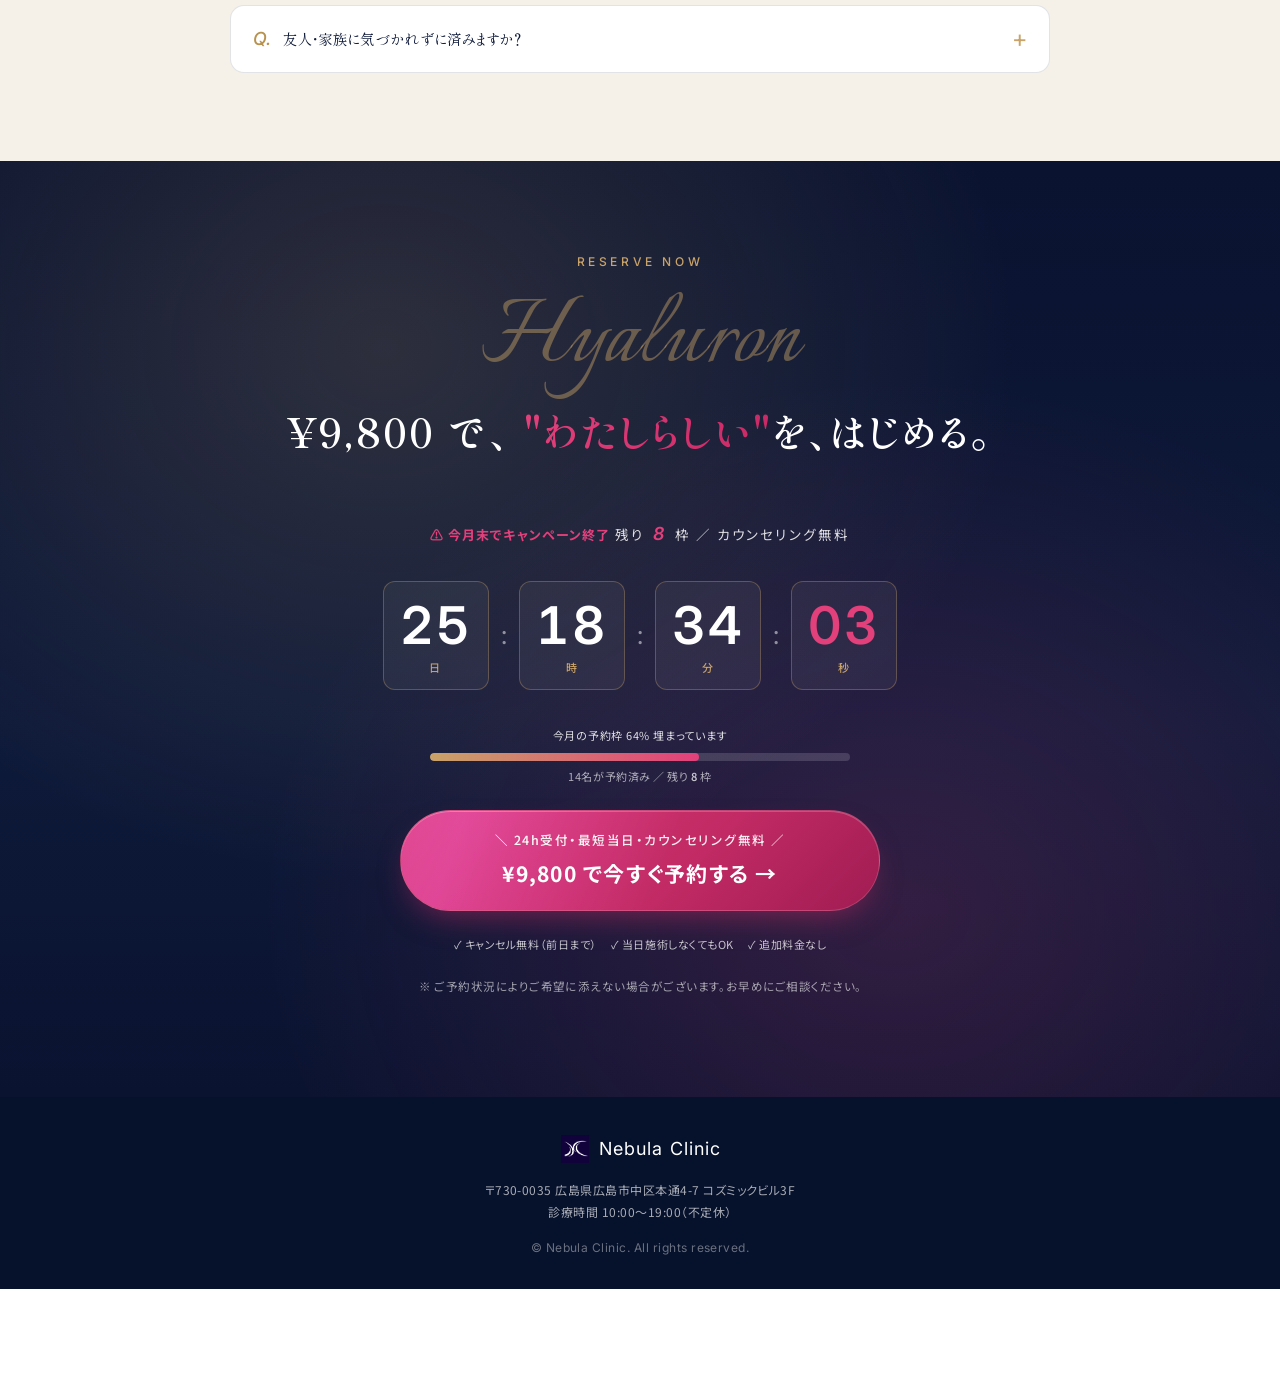
==== commit eaea9e1c: "Fix line break issues in urgency bar and worry CTA" ====
--- a/Hyaluron LP.html
+++ b/Hyaluron LP.html
@@ -115,7 +115,7 @@
           <li><span class="worry__check">✓</span><span>「やりすぎ顔」ではなく、<strong>自然な仕上がり</strong>がいい</span></li>
           <li><span class="worry__check">✓</span><span>本当に自分に合う注入箇所と量を<strong>プロに見てほしい</strong></span></li>
         </ul>
-        <p class="worry__cta">そのお悩み、<em>Nebula Clinic</em> にお任せください。</p>
+        <p class="worry__cta">そのお悩み、<em>Nebula Clinic</em><br class="sp-only"> にお任せください。</p>
       </div>
     </section>
 
@@ -153,7 +153,7 @@
           </div>
           <p class="price-card__urgency">
             <span class="pulse-dot"></span>
-            キャンペーン終了まで <strong id="cd-inline">あと —</strong> ／ 残り <strong id="slots-inline">8</strong> 枠
+            終了まで <strong id="cd-inline">あと —</strong><span class="cd-sep-inline"> ／ </span>残り <strong id="slots-inline">8</strong> 枠
           </p>
         </div>
       </div>
--- a/styles-v14.css
+++ b/styles-v14.css
@@ -570,10 +570,12 @@
 .price-card__urgency{
   margin-top: 14px;
   text-align:center;
-  font-size: 12.5px;
+  font-size: 12px;
   color: rgba(255,255,255,.85);
   display:flex; align-items:center; justify-content:center;
-  gap: 8px;
+  flex-wrap: nowrap;
+  white-space: nowrap;
+  gap: 6px;
 }
 .price-card__urgency strong{ color: var(--pink); font-family: var(--serif-en); font-size: 14px; }
 .pulse-dot{
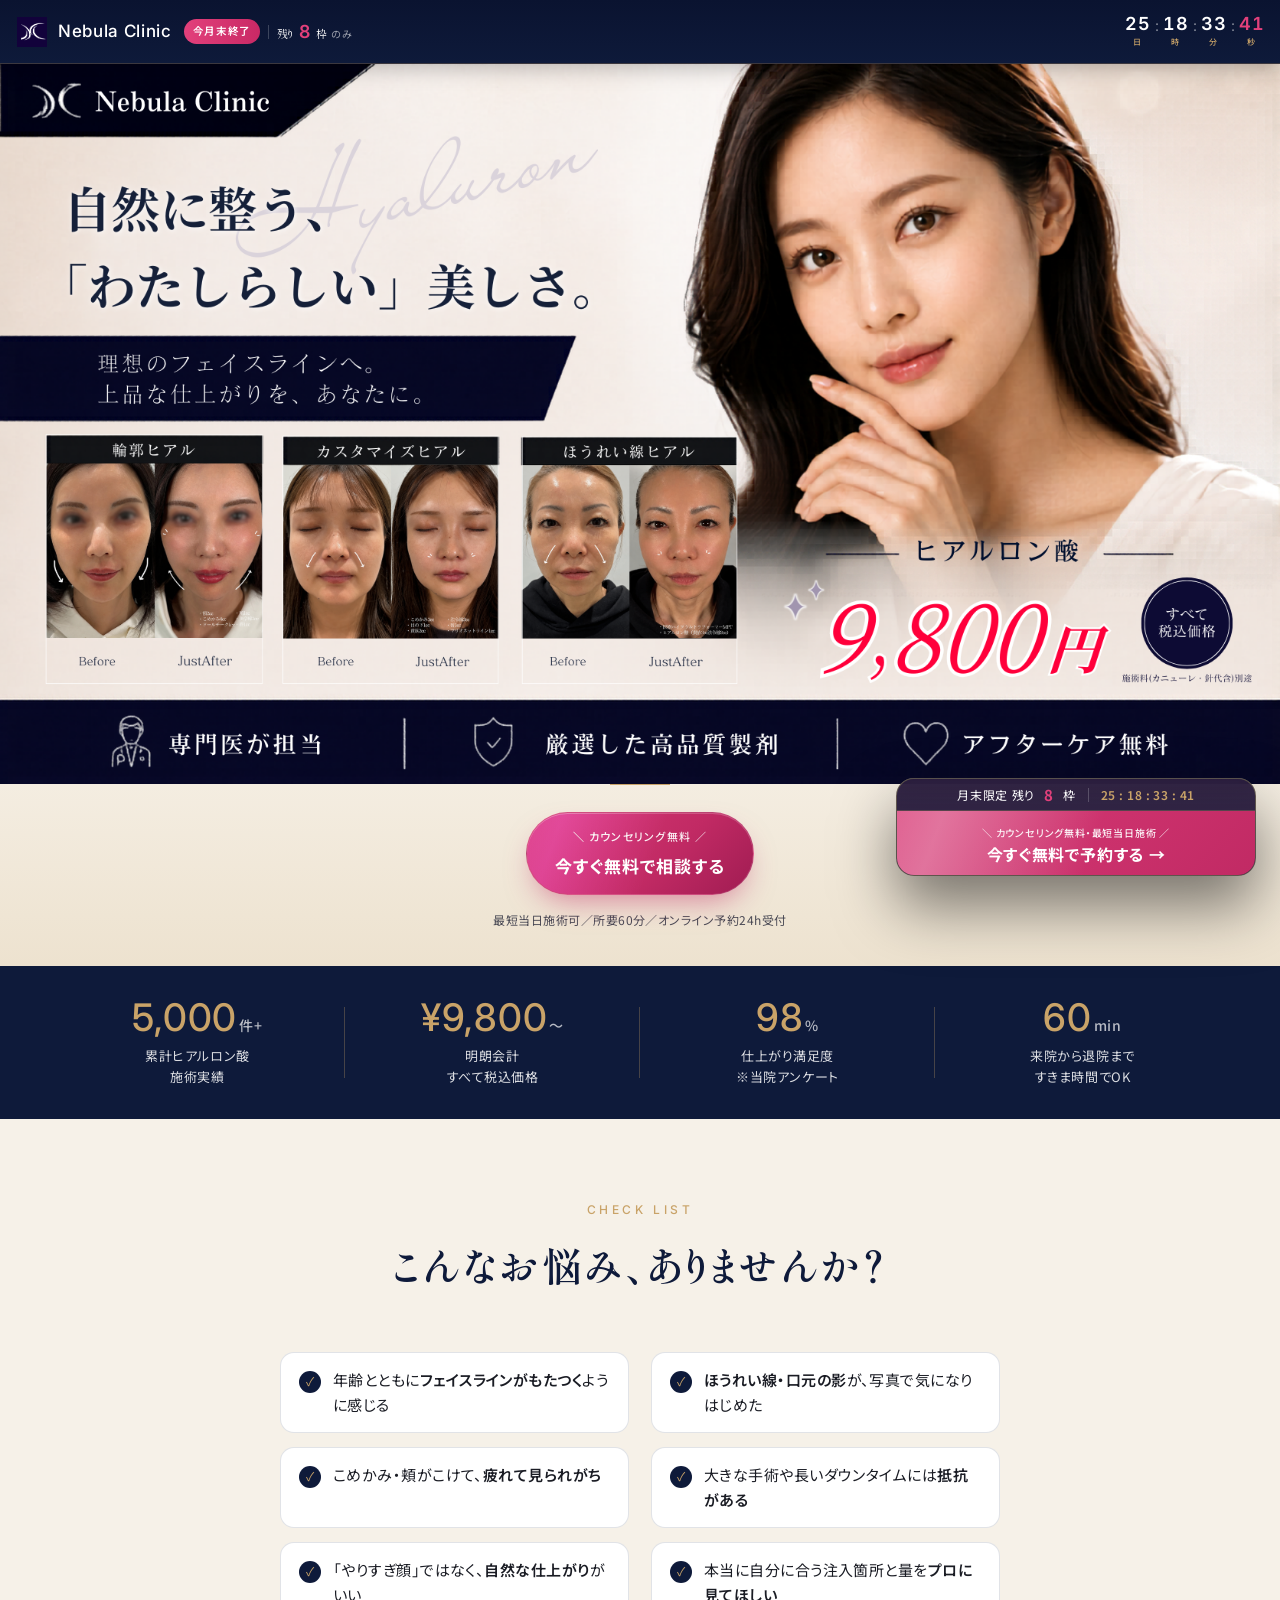
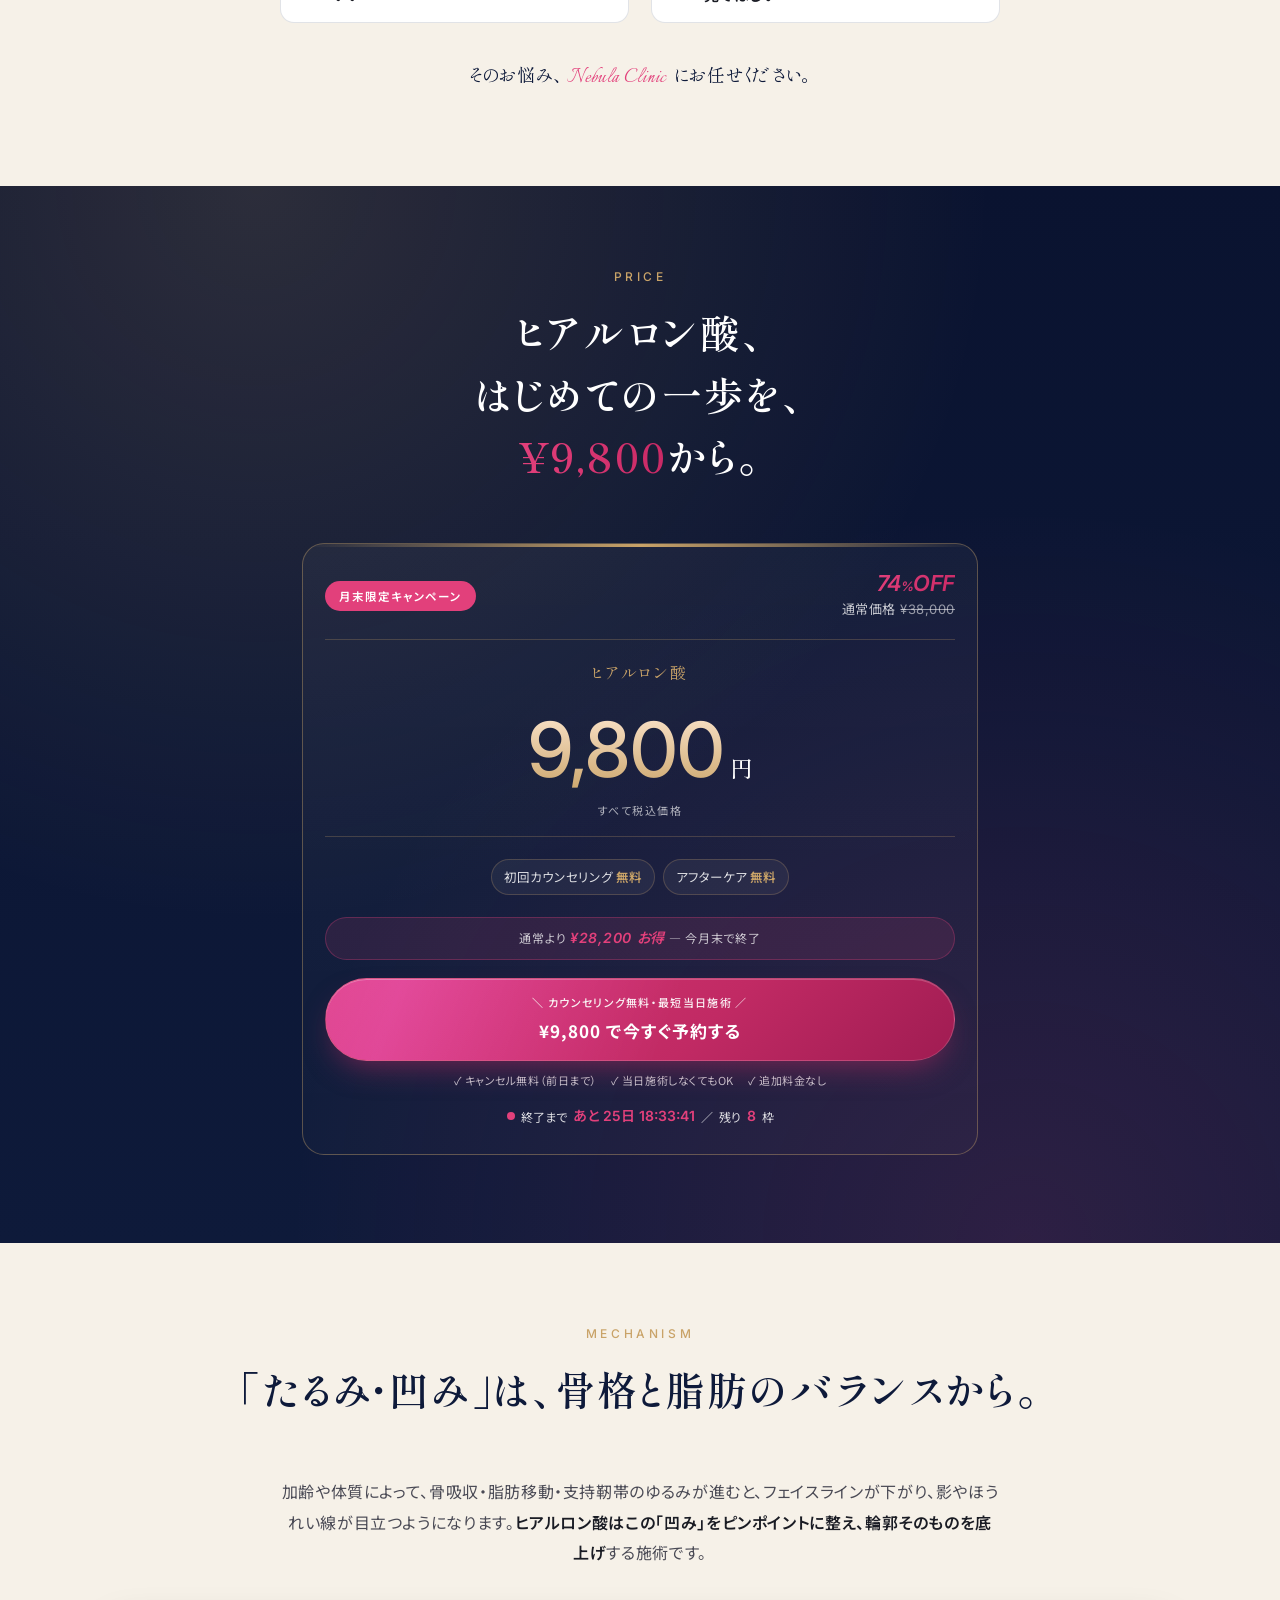
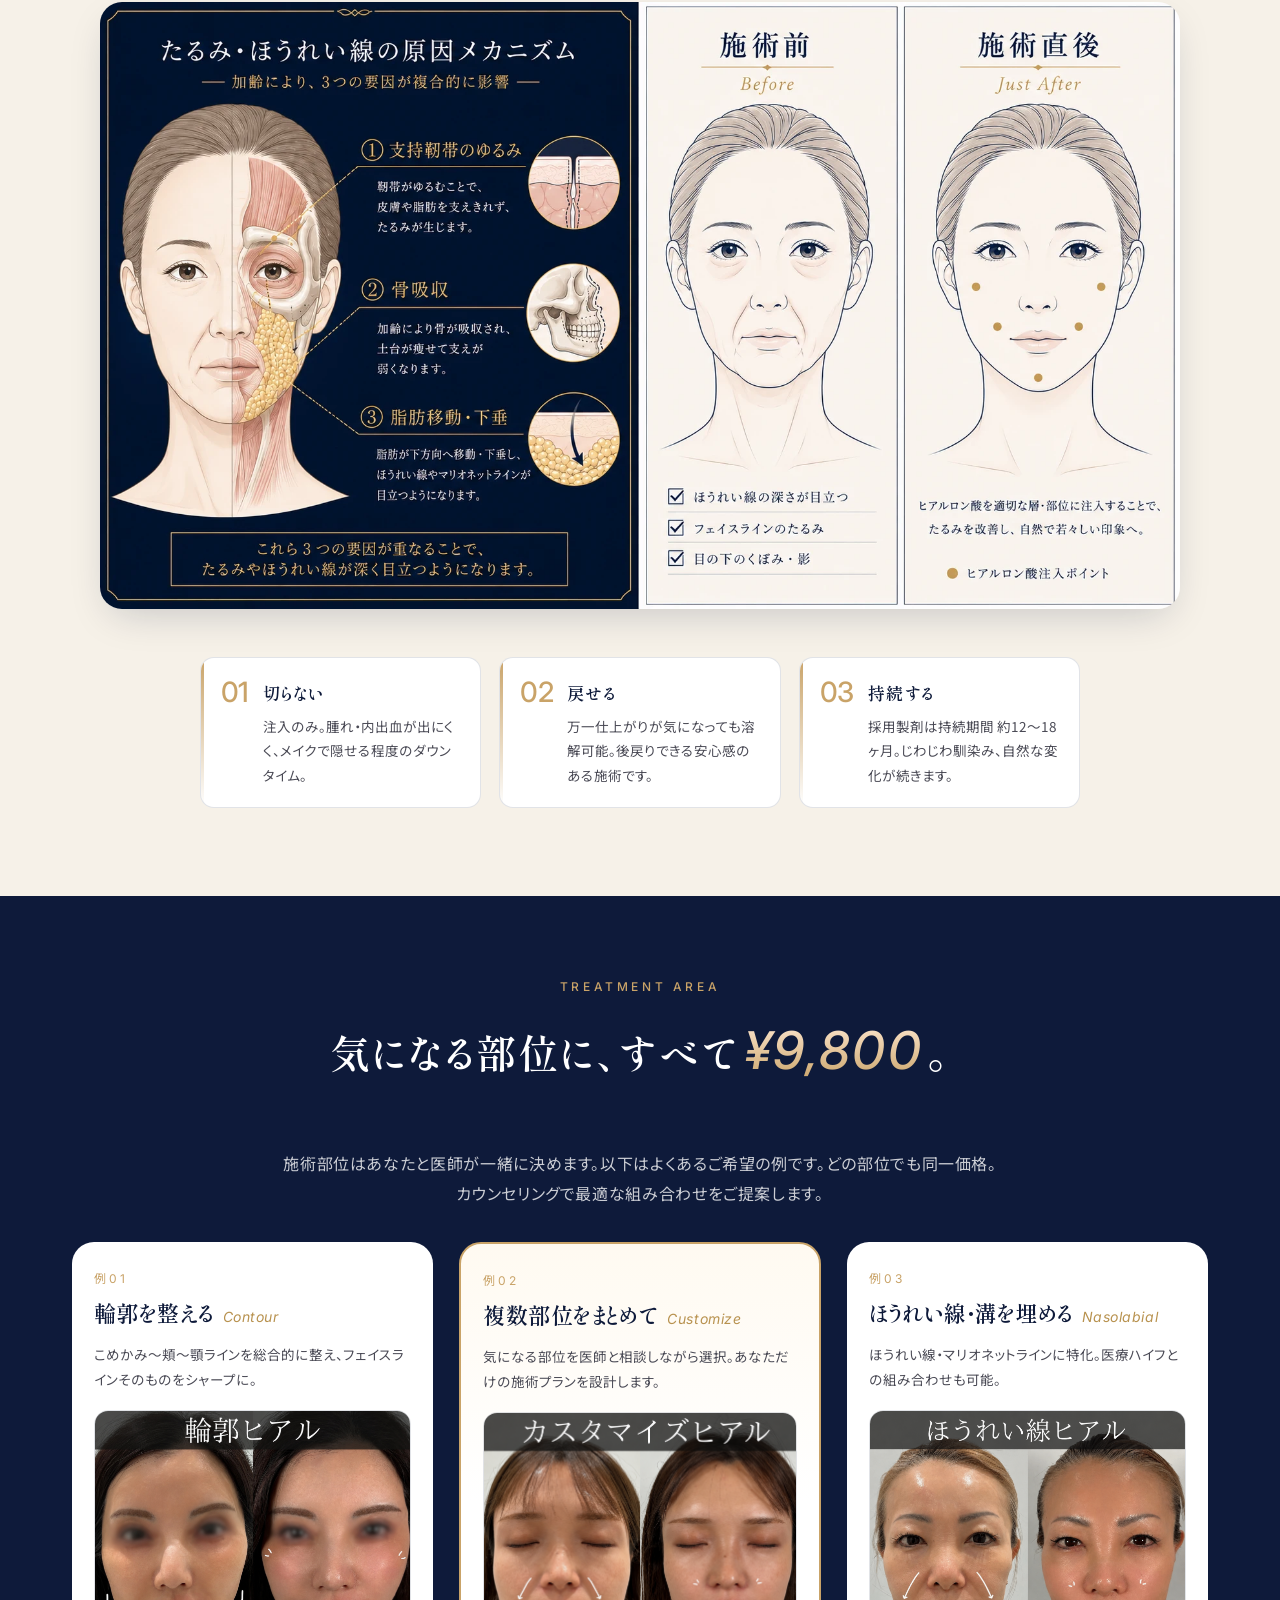
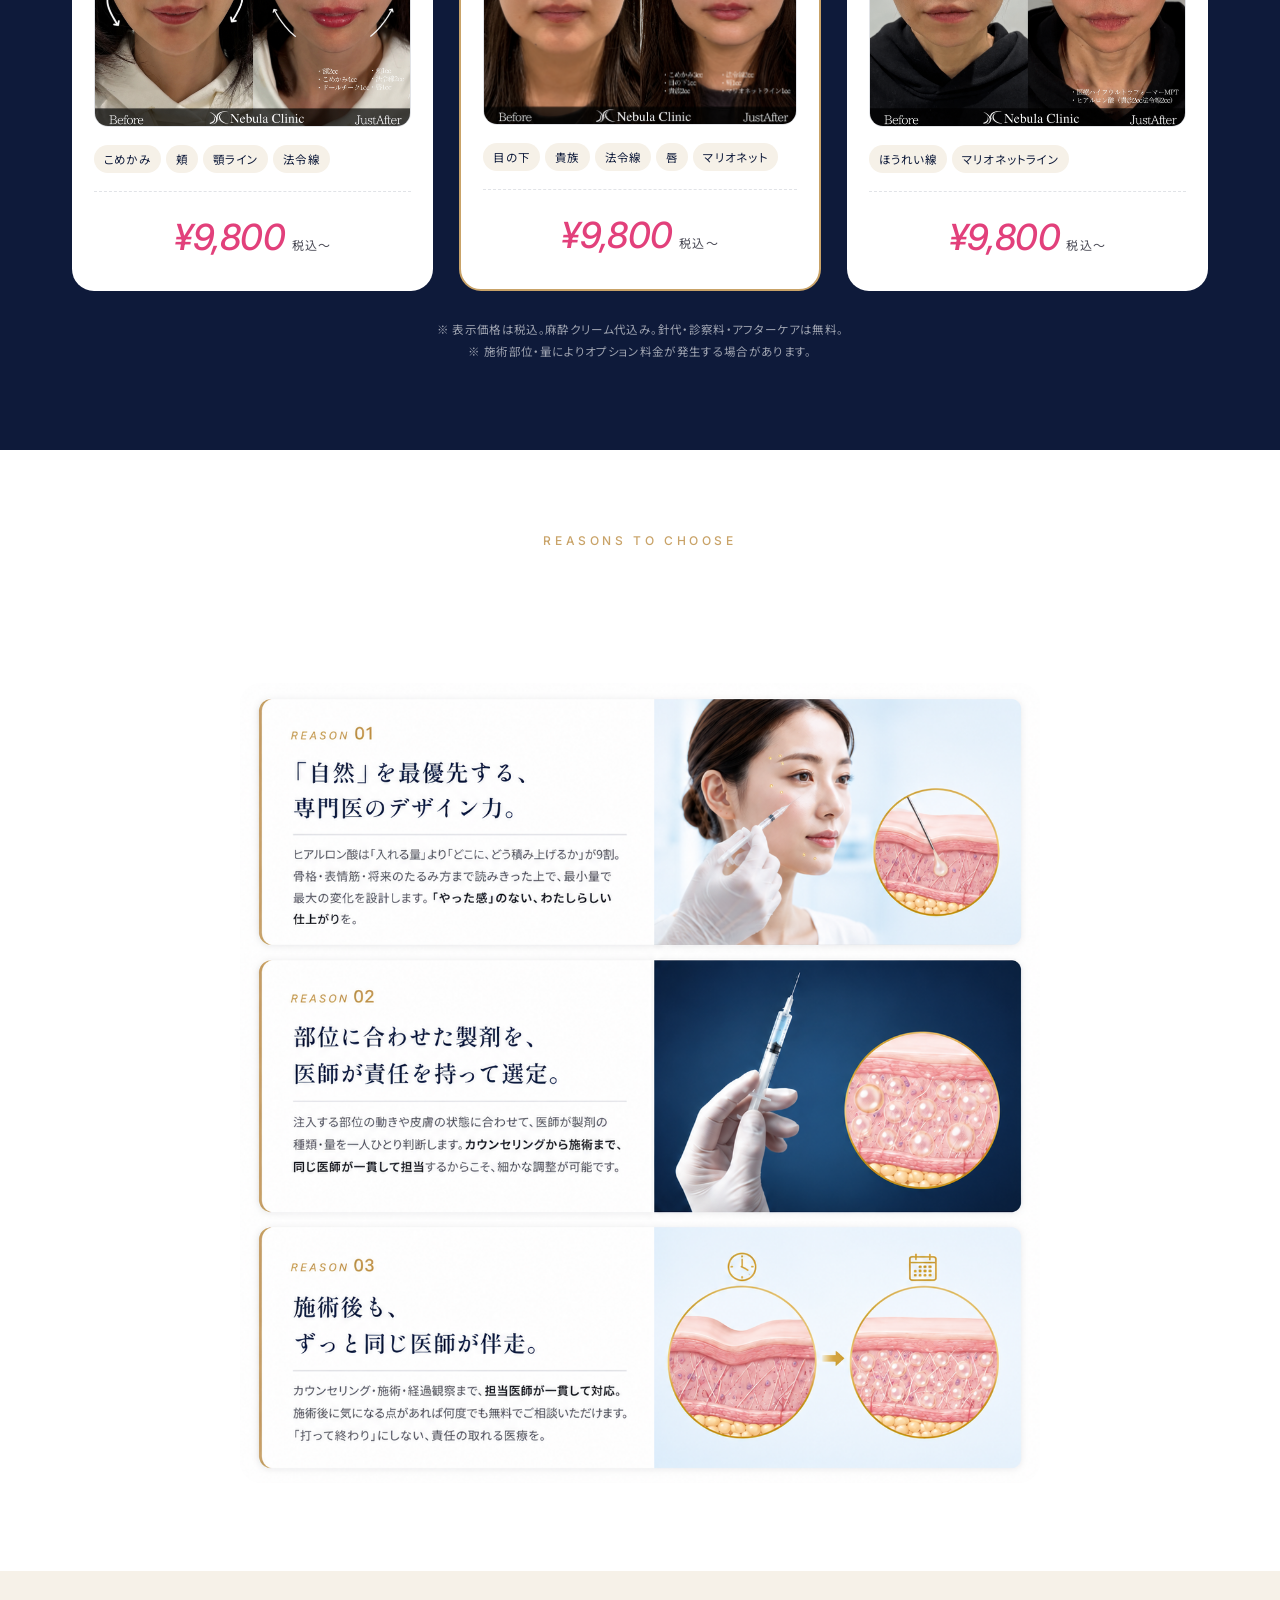
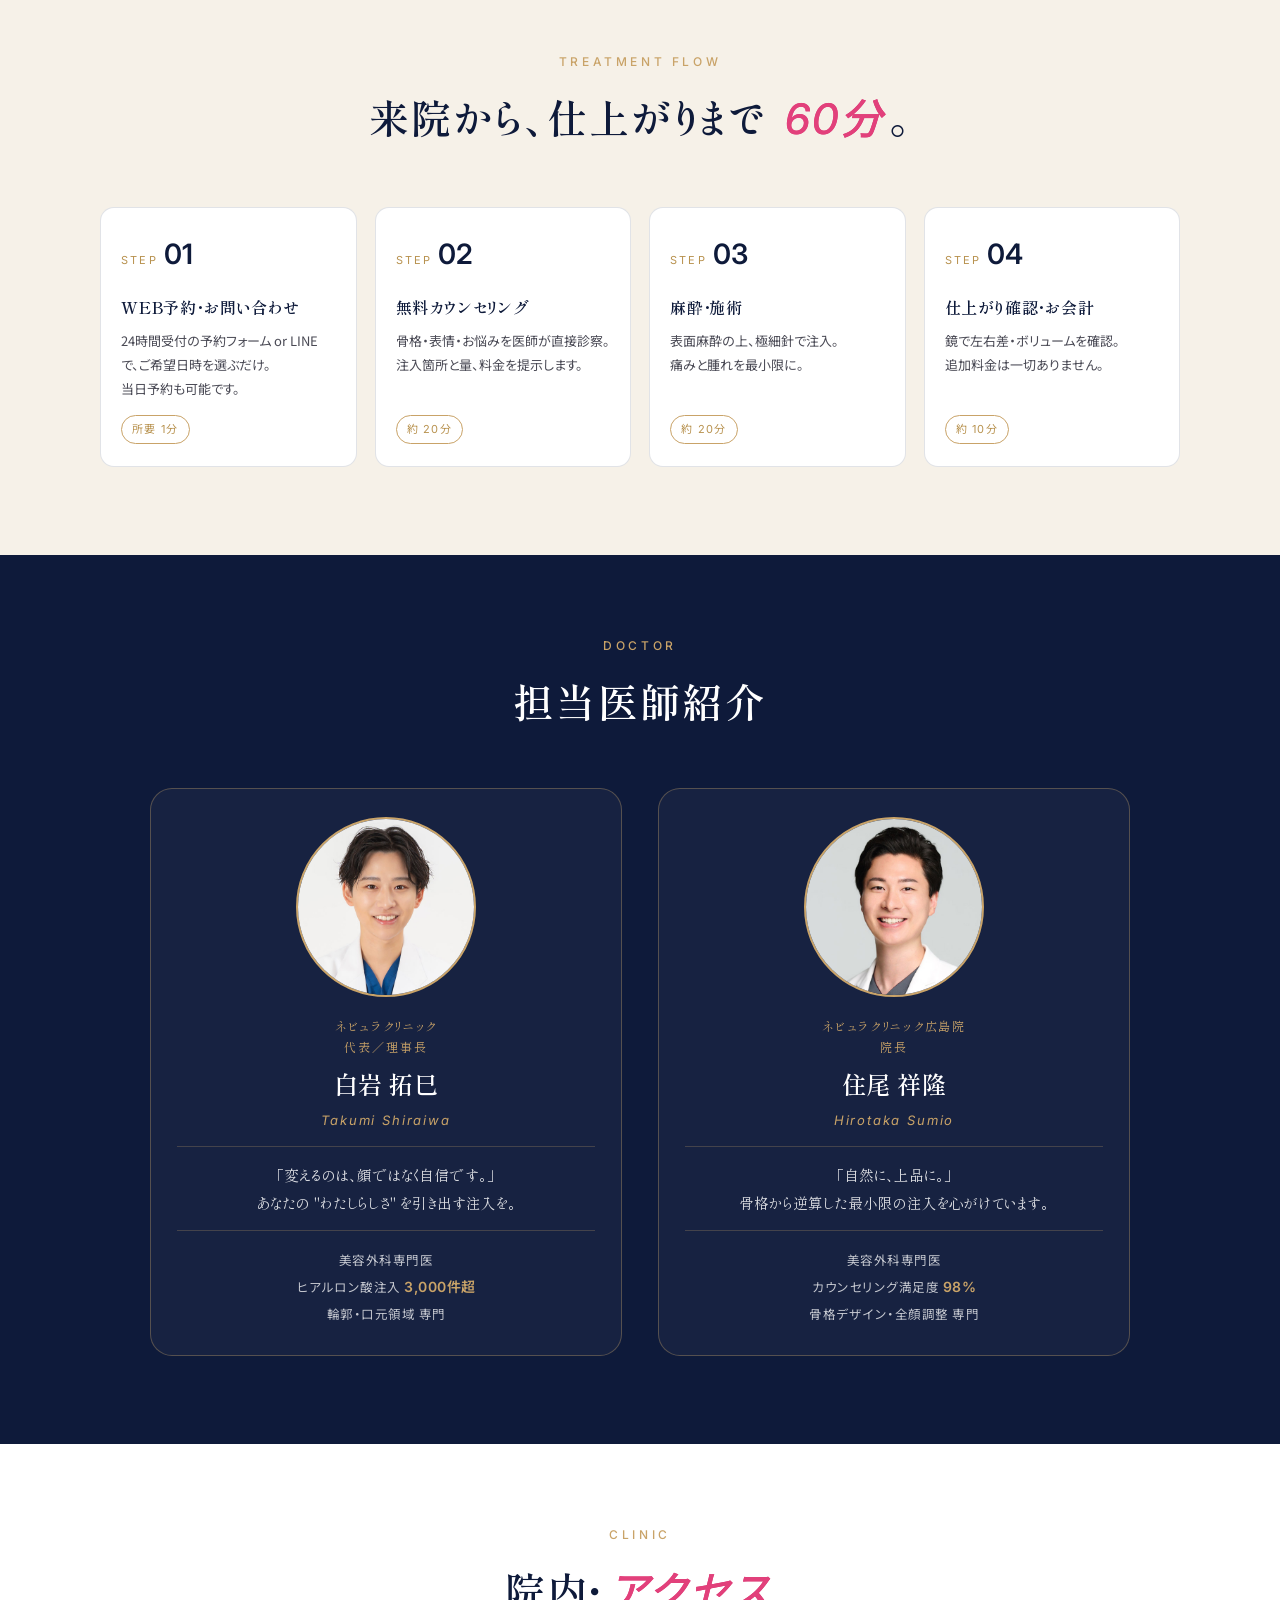
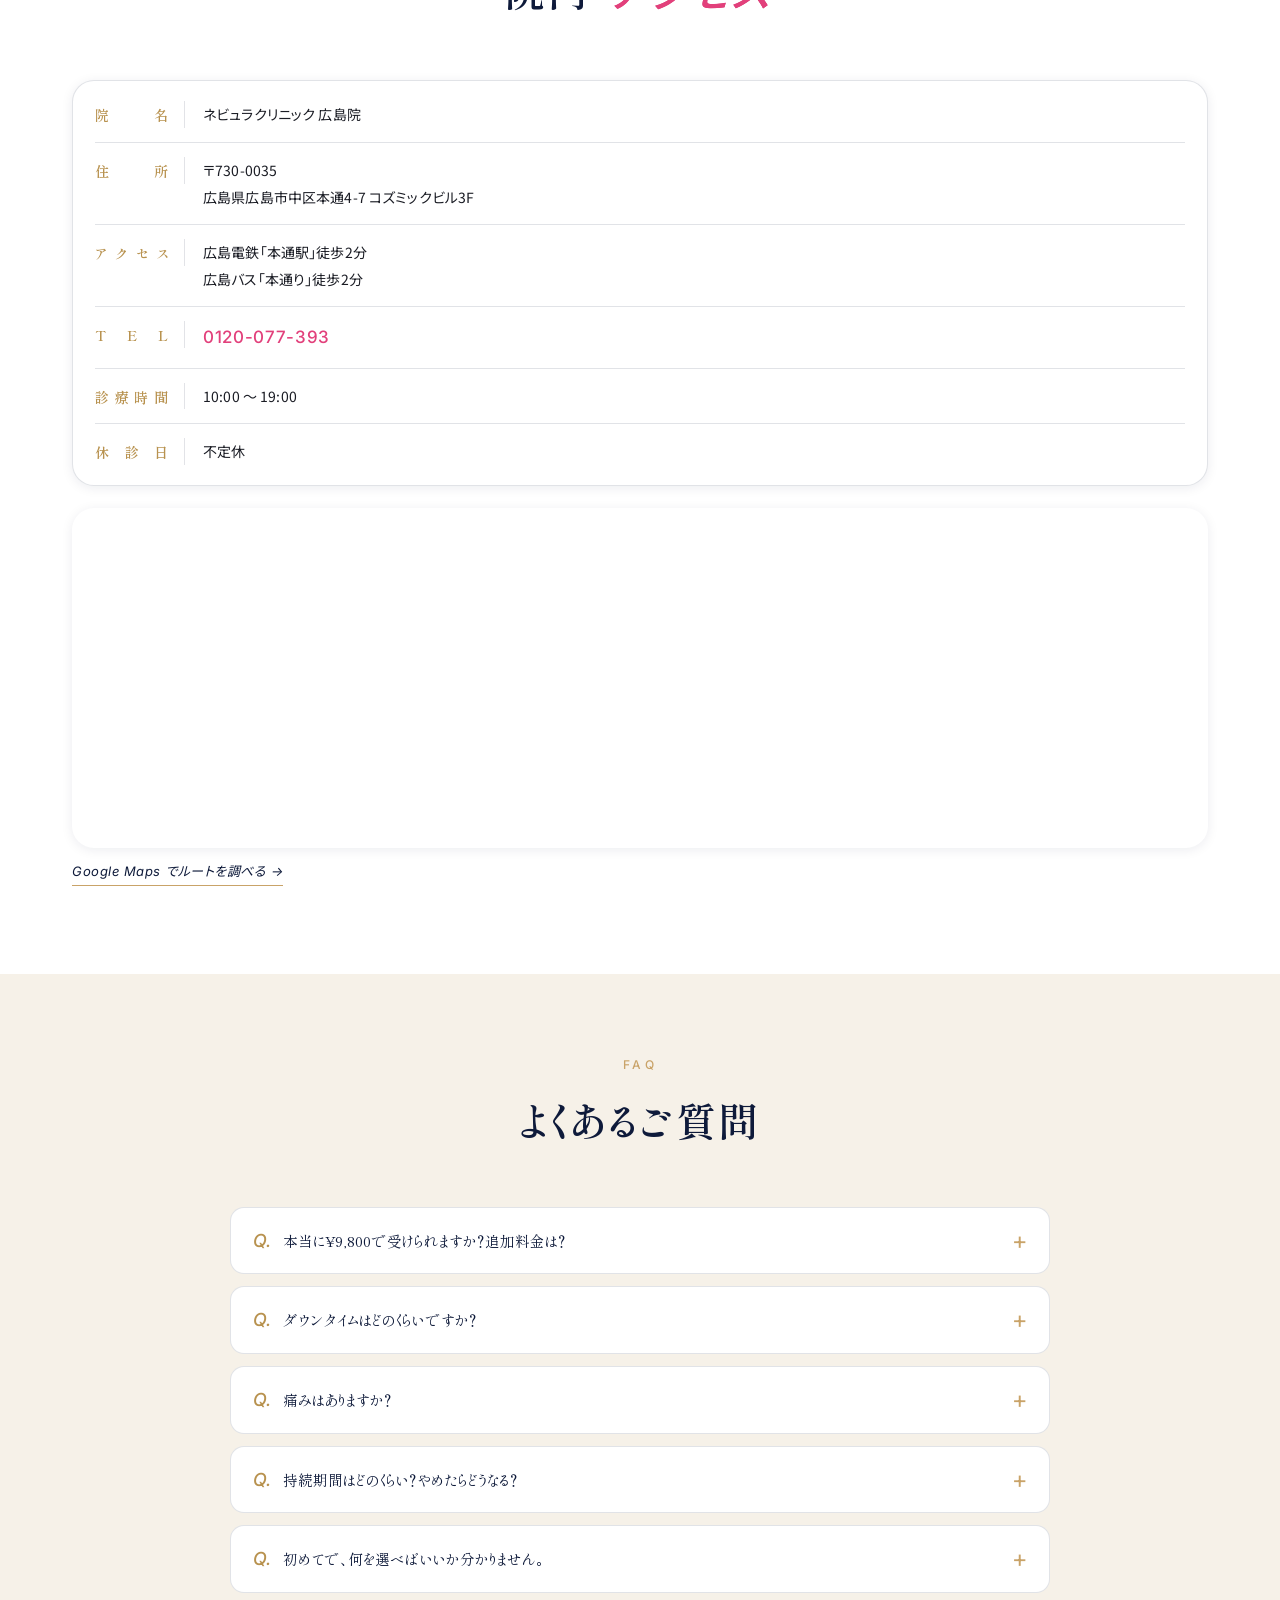
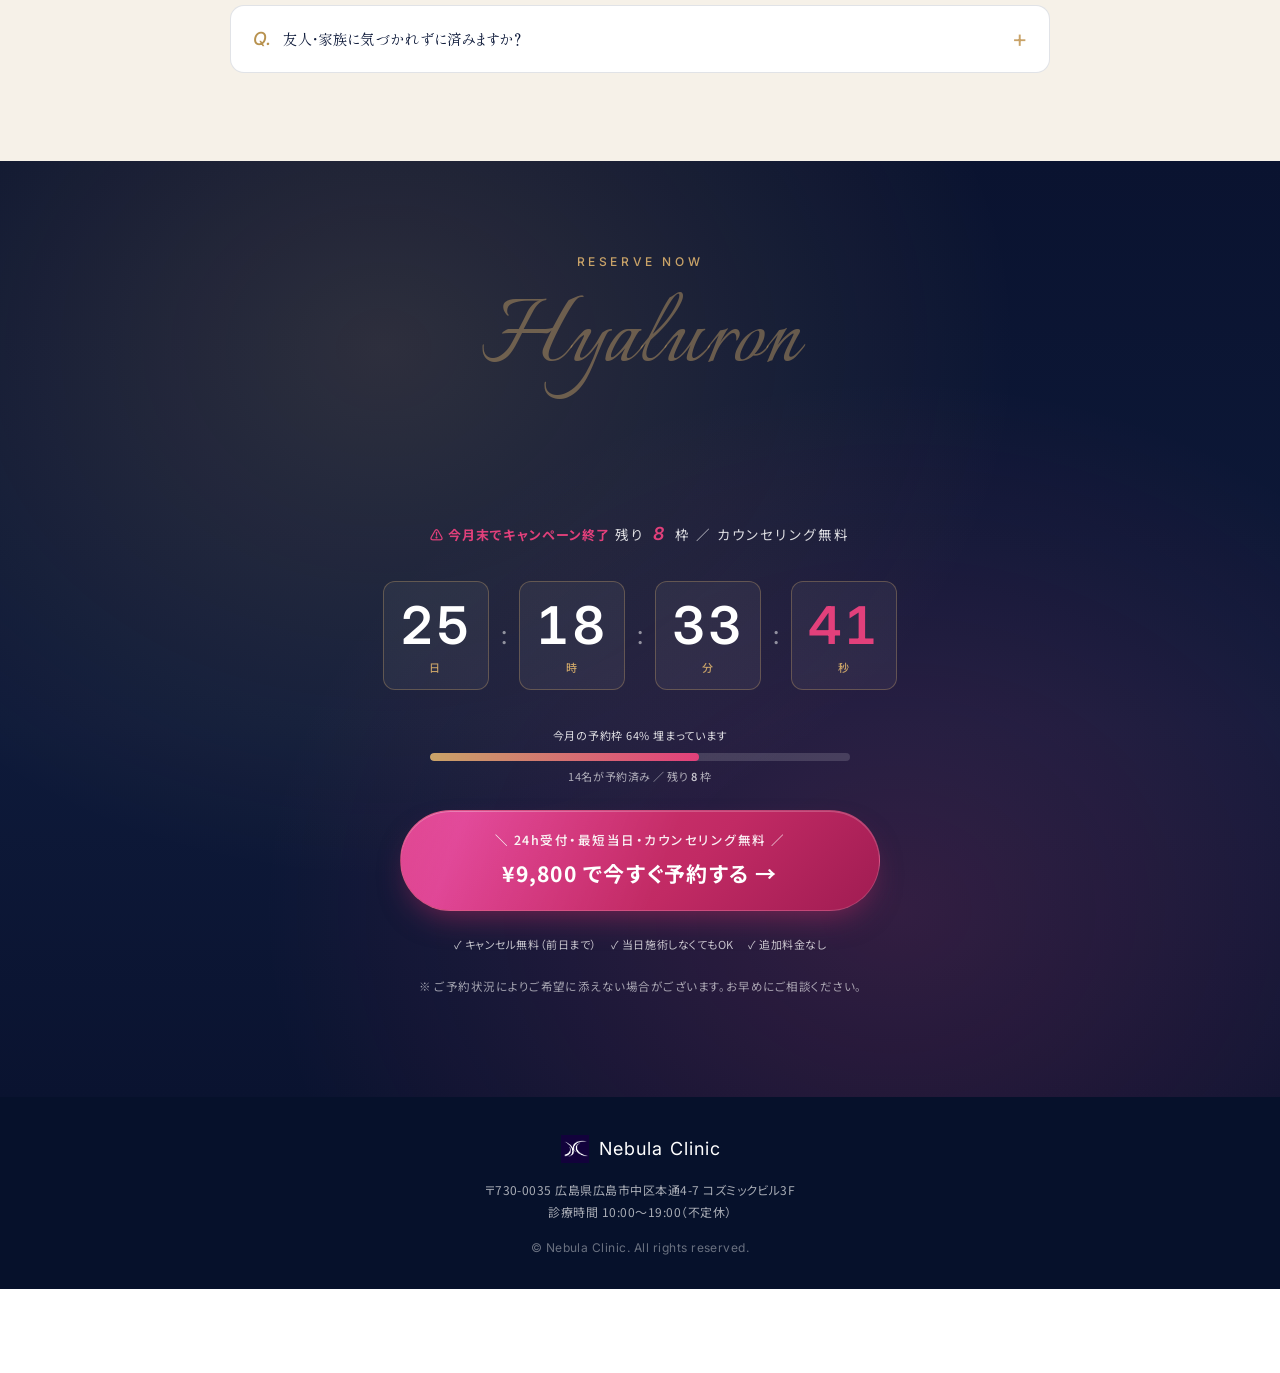
==== commit d2abf4bb: "Fix worry__cta to single line on mobile" ====
--- a/Hyaluron LP.html
+++ b/Hyaluron LP.html
@@ -115,7 +115,7 @@
           <li><span class="worry__check">✓</span><span>「やりすぎ顔」ではなく、<strong>自然な仕上がり</strong>がいい</span></li>
           <li><span class="worry__check">✓</span><span>本当に自分に合う注入箇所と量を<strong>プロに見てほしい</strong></span></li>
         </ul>
-        <p class="worry__cta">そのお悩み、<em>Nebula Clinic</em><br class="sp-only"> にお任せください。</p>
+        <p class="worry__cta">そのお悩み、<em>Nebula Clinic</em> にお任せください。</p>
       </div>
     </section>
 
--- a/styles-v14.css
+++ b/styles-v14.css
@@ -1579,7 +1579,7 @@
   .faq-a{ padding: 12px 16px; }
   .foot{ padding: 20px 0 16px; }
   .worry__list{ gap: 8px; margin-top: 16px; }
-  .worry__cta{ margin-top: 18px; }
+  .worry__cta{ margin-top: 18px; font-size: 14px; white-space: nowrap; }
 }
 
 /* ===== CTA Trust Badges ===== */
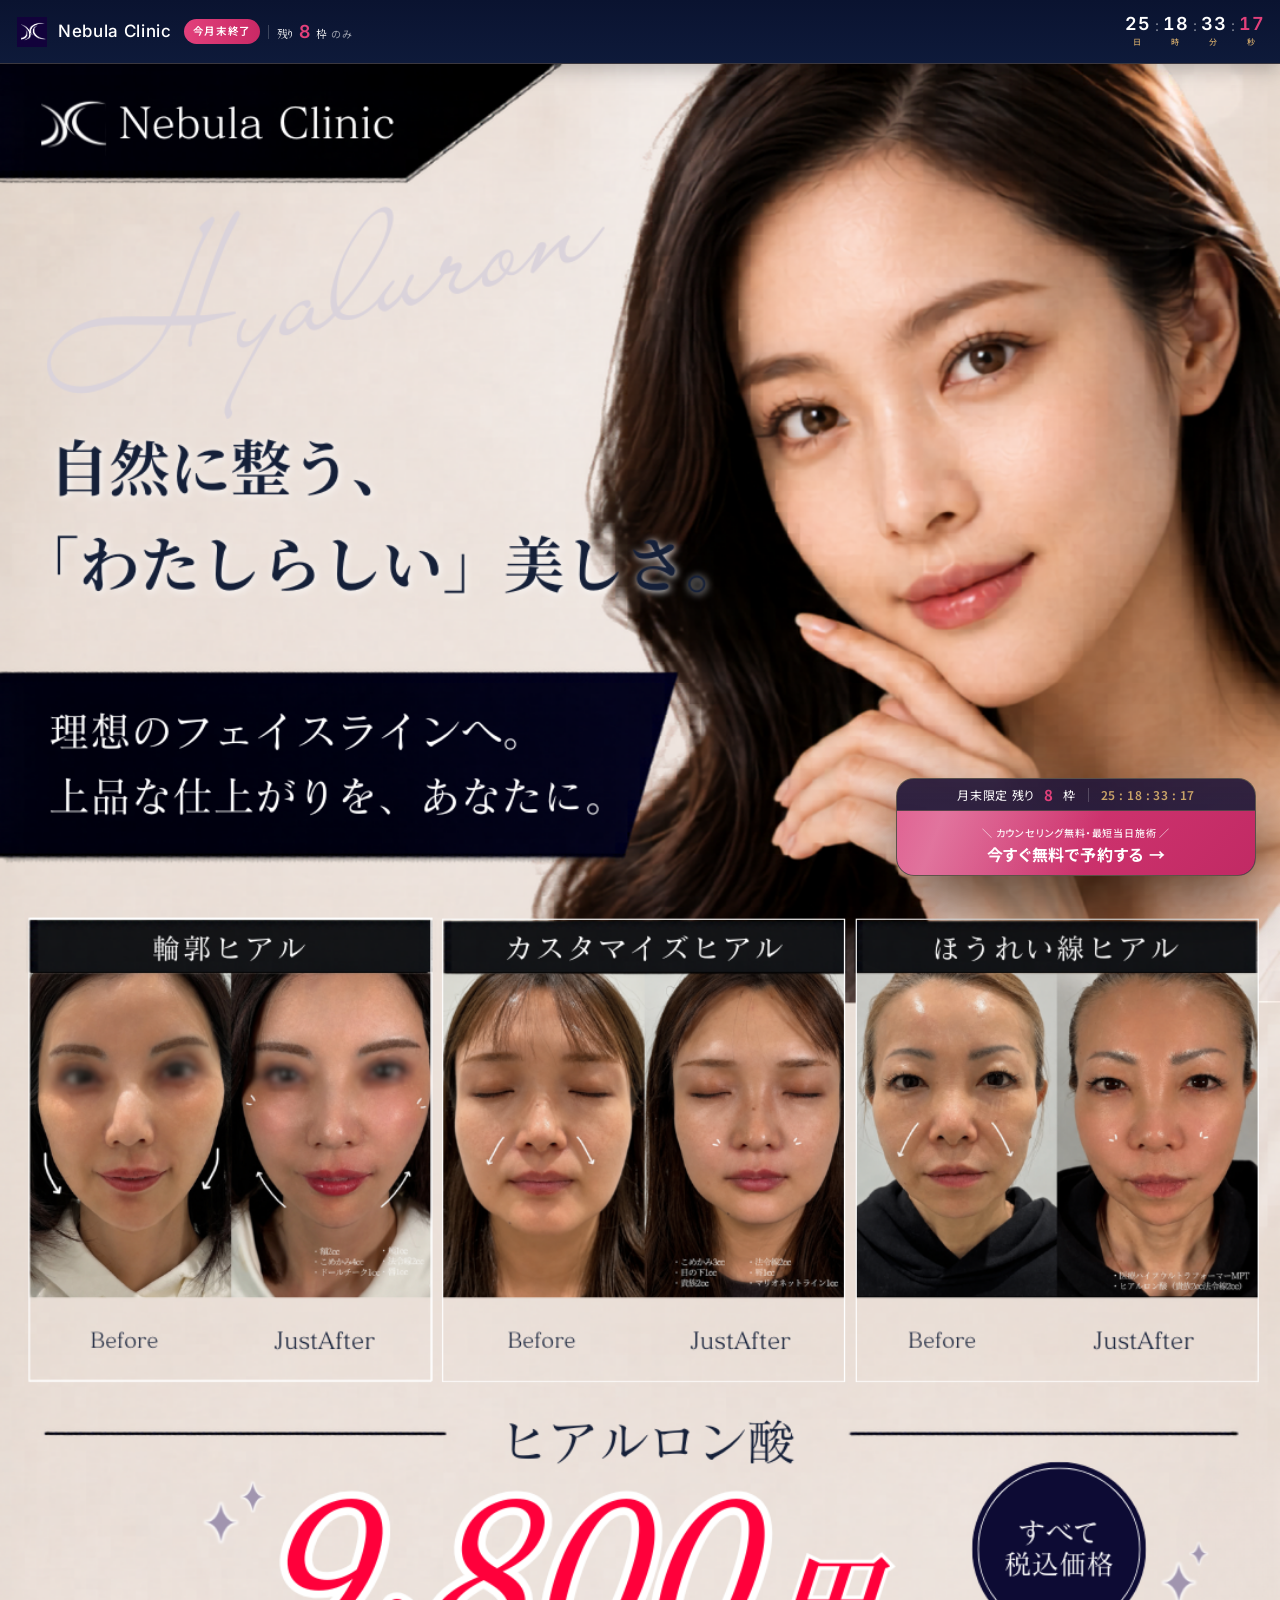
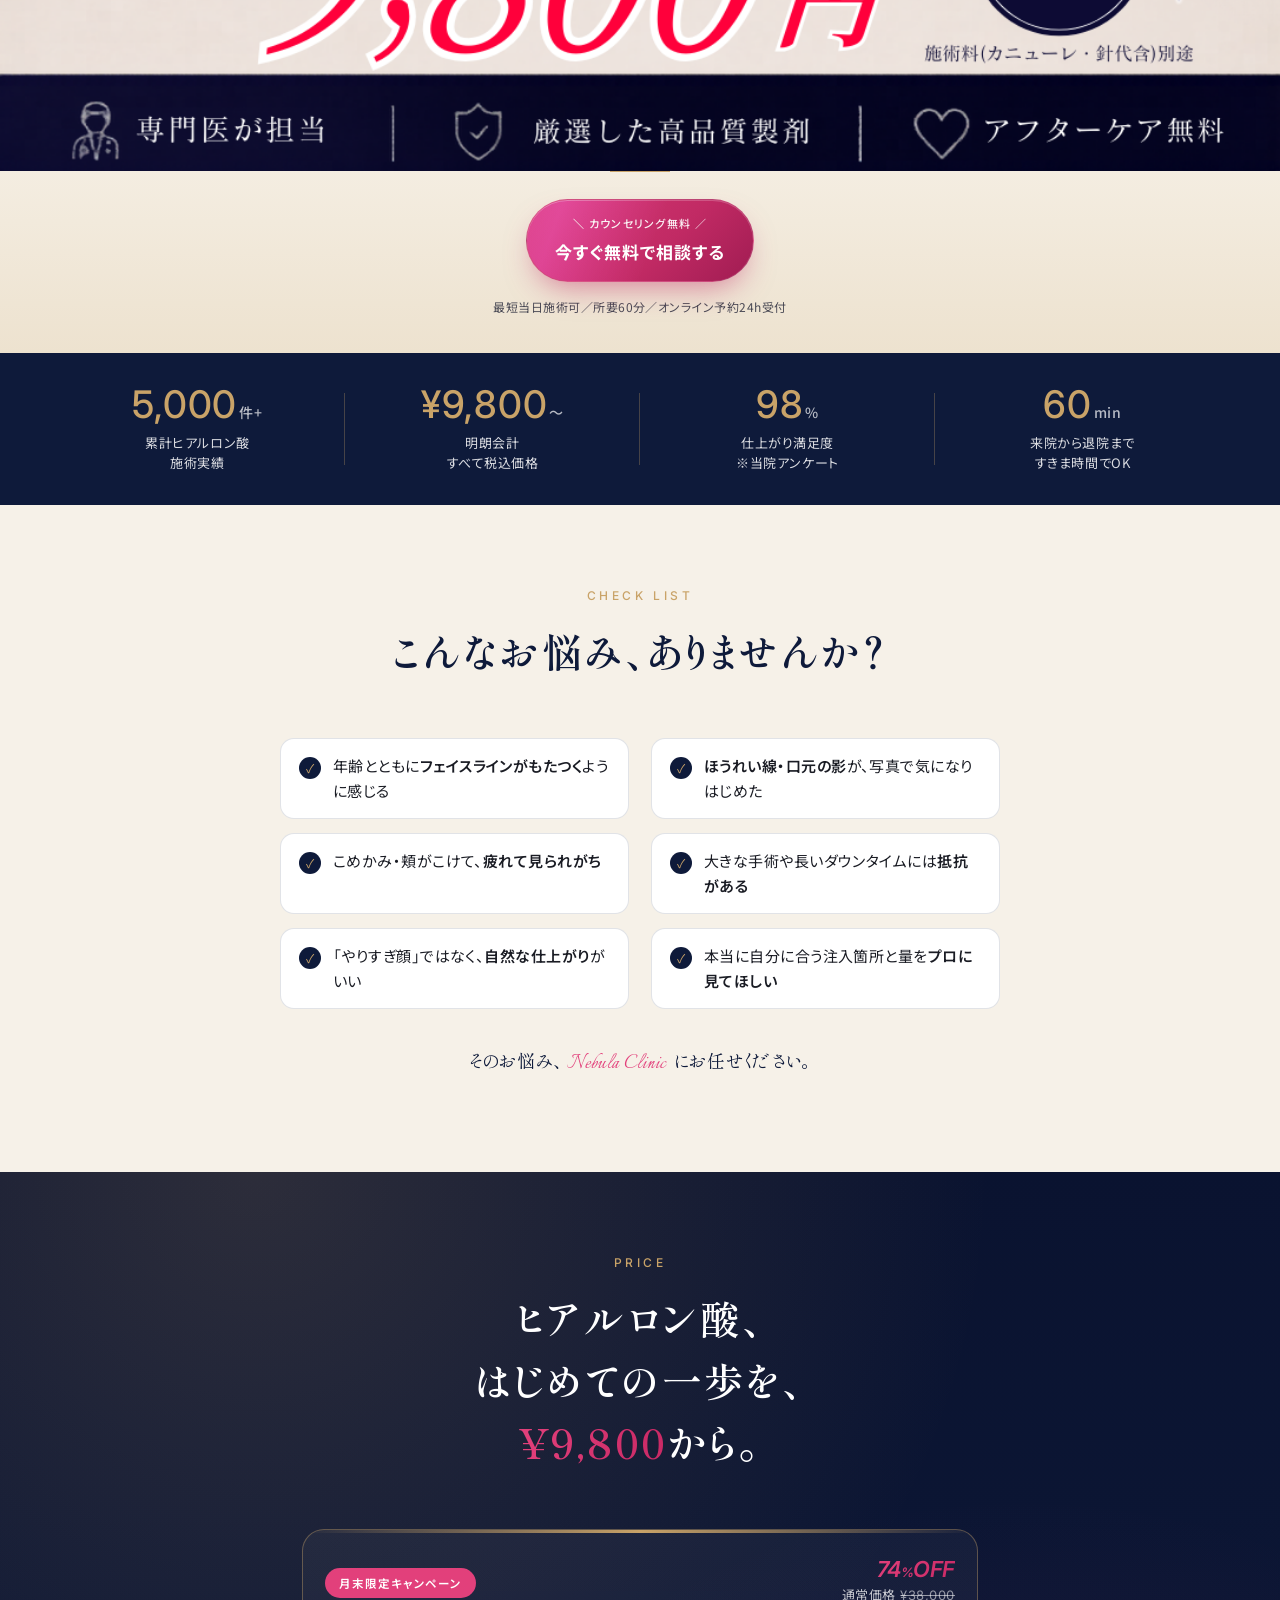
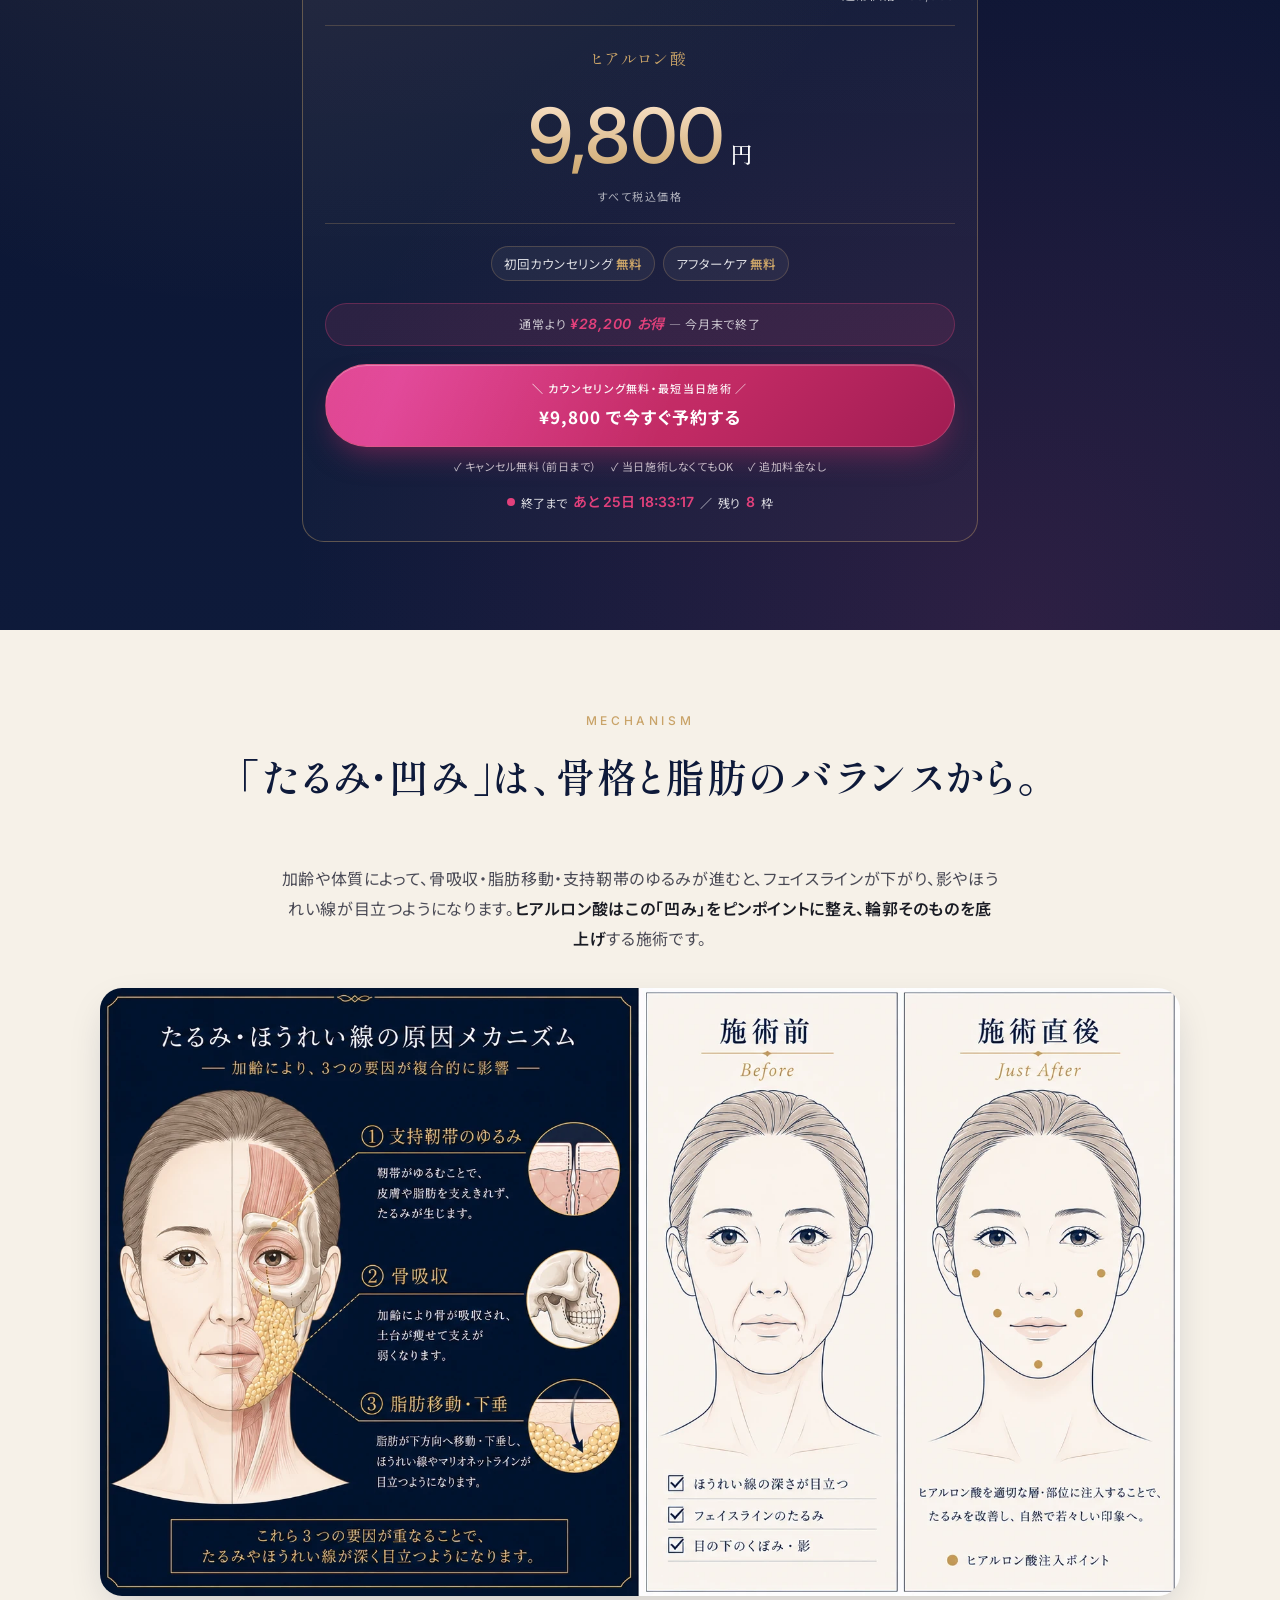
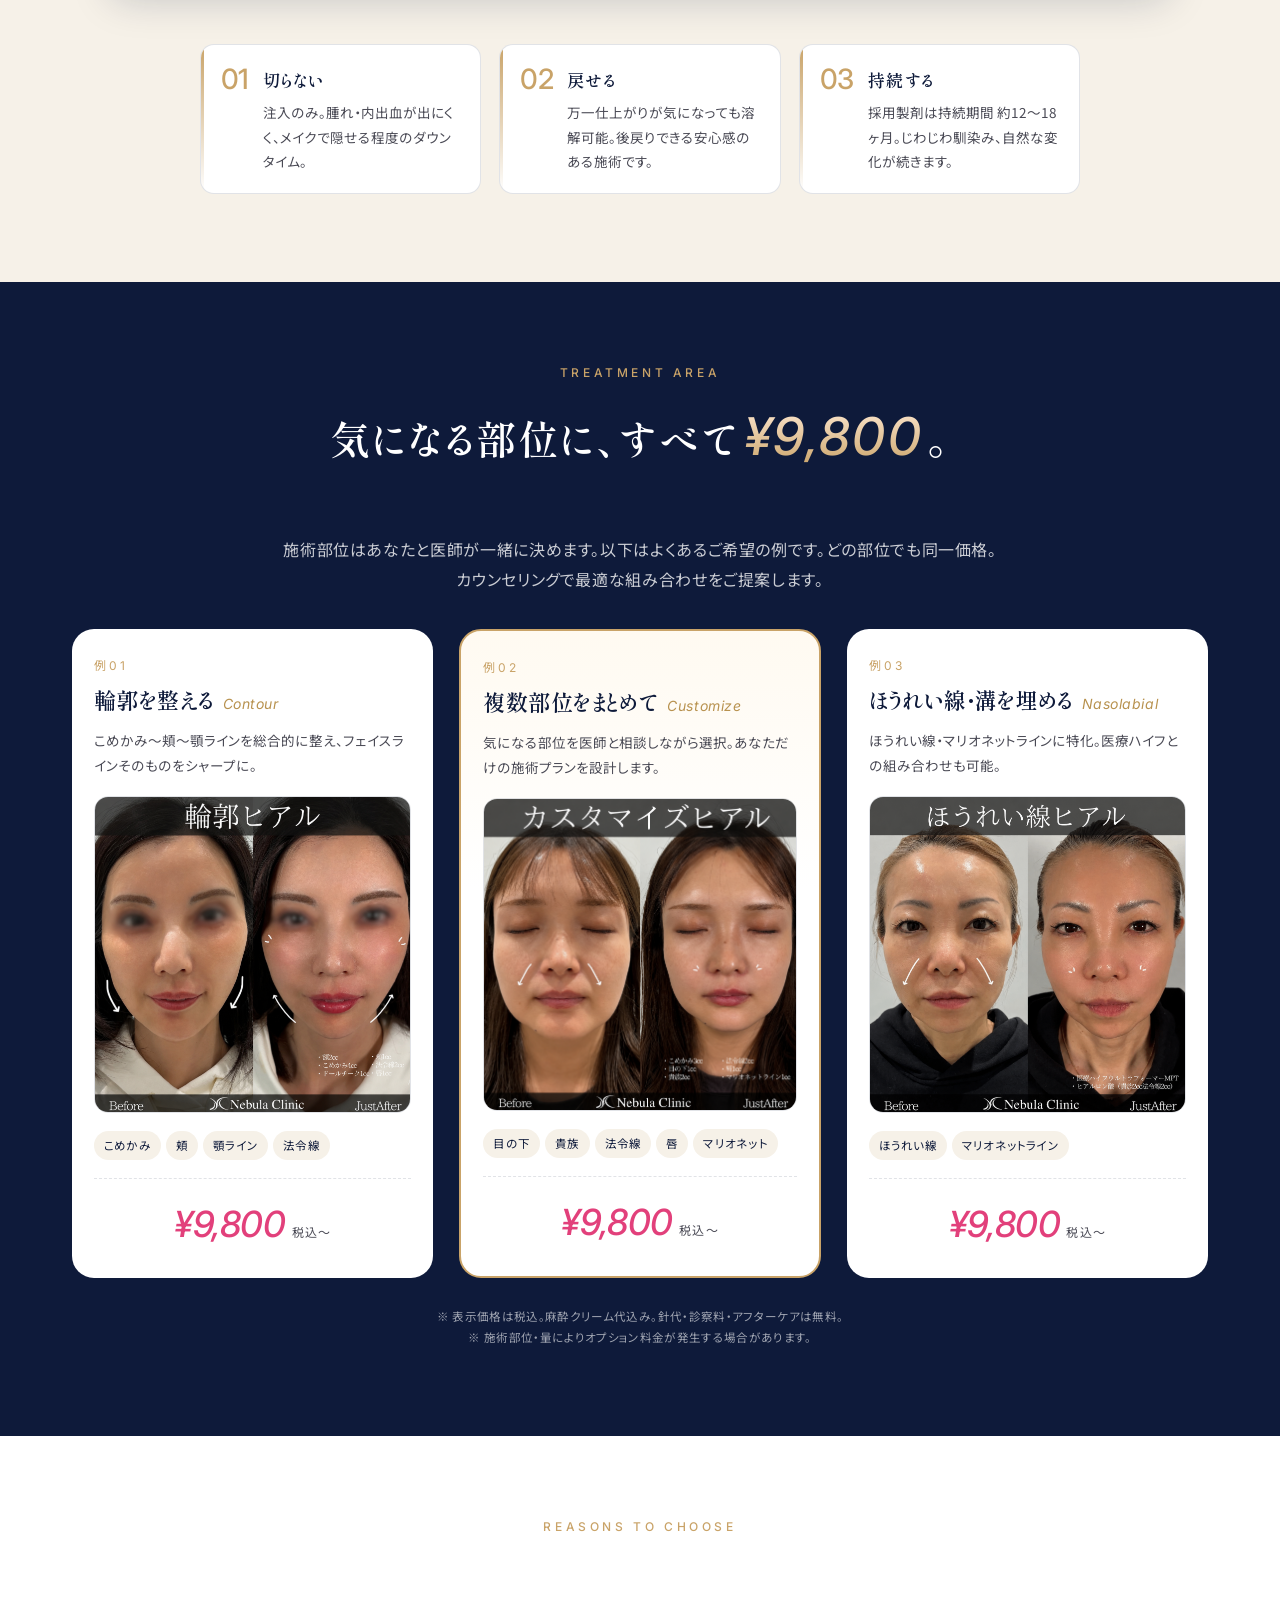
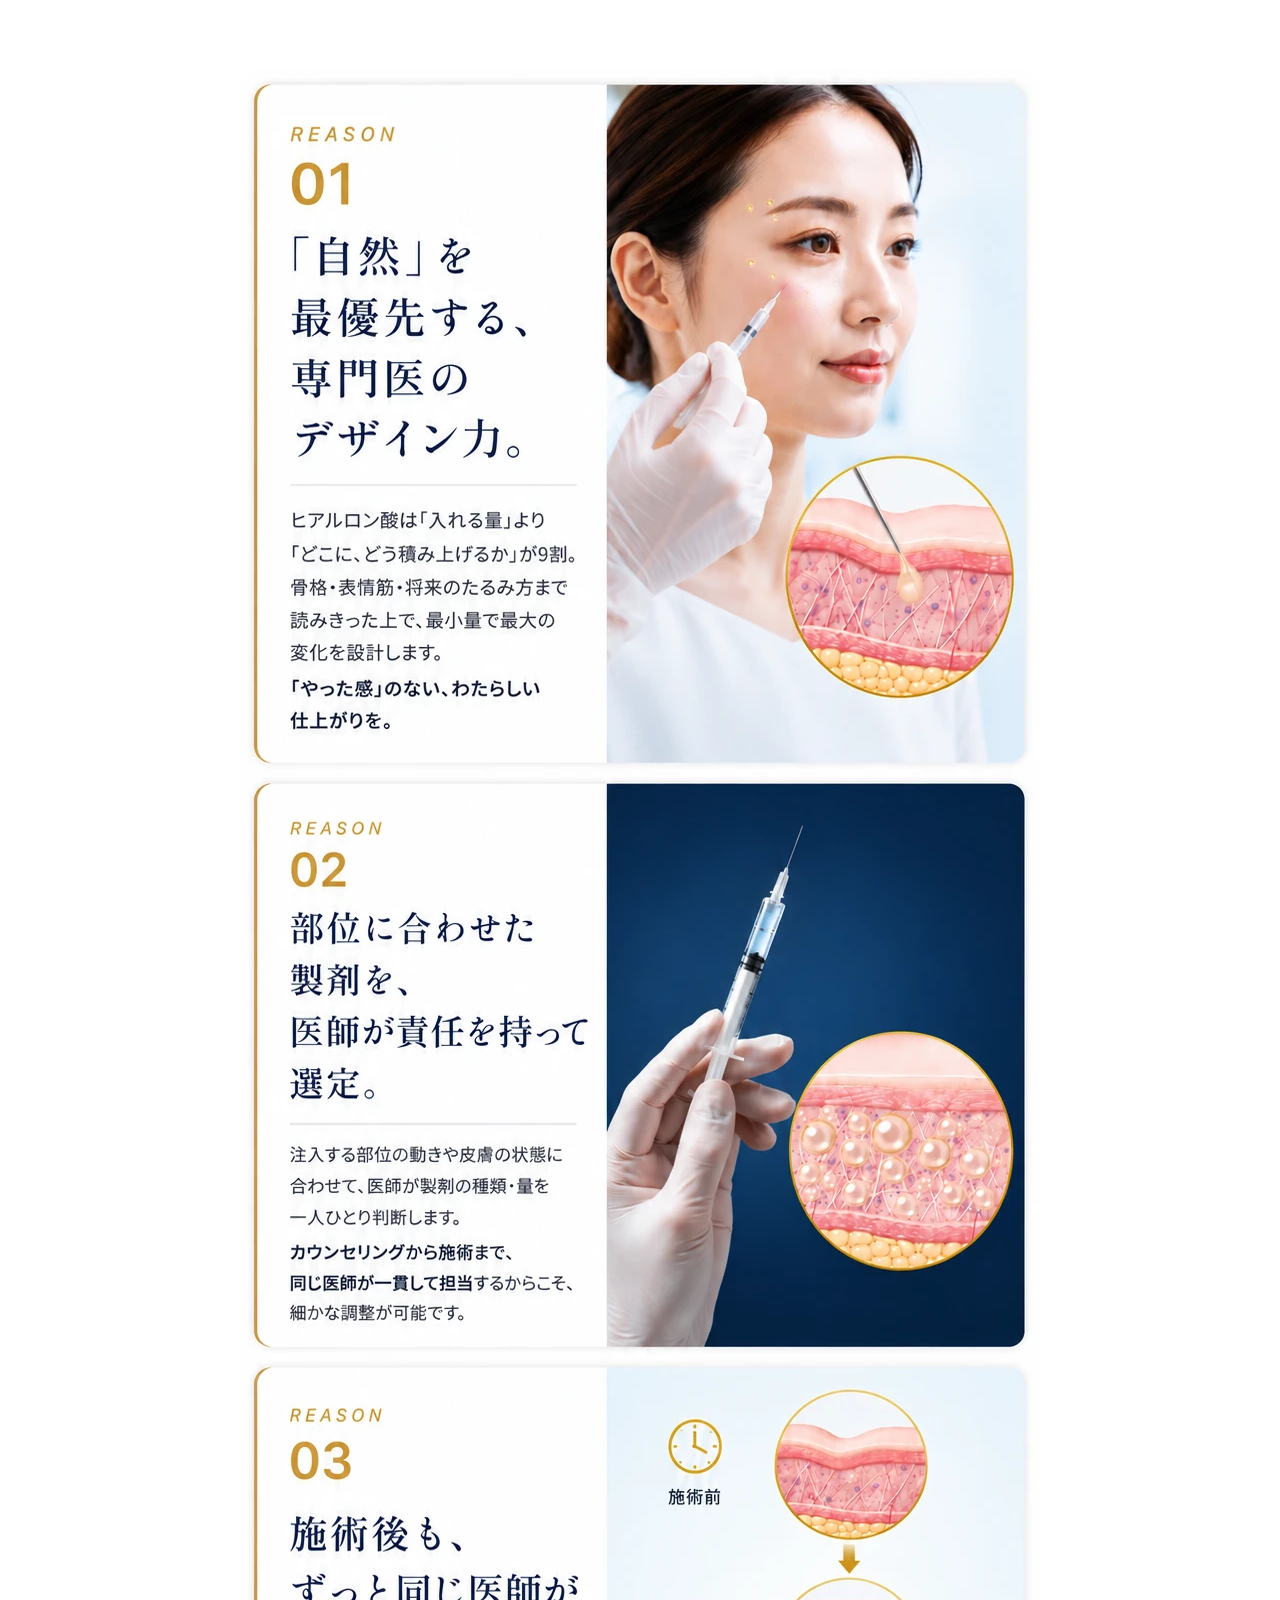
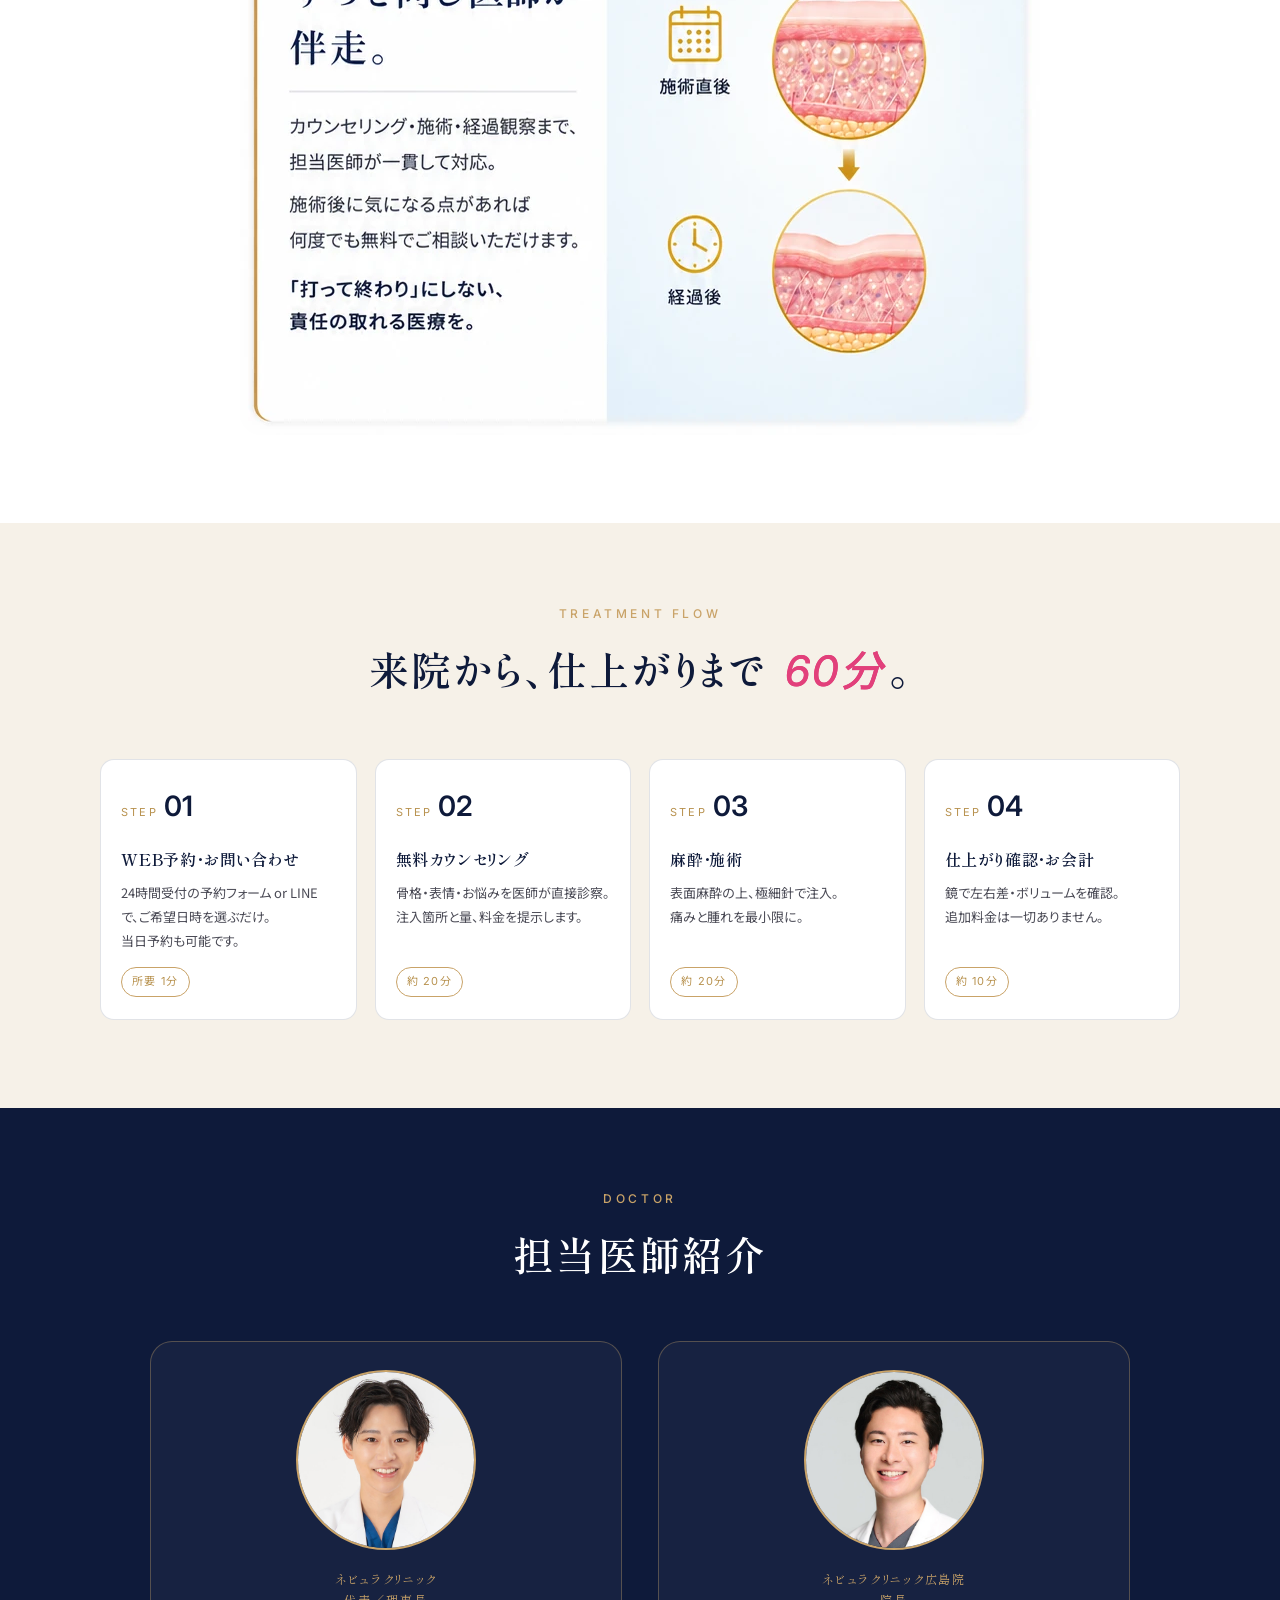
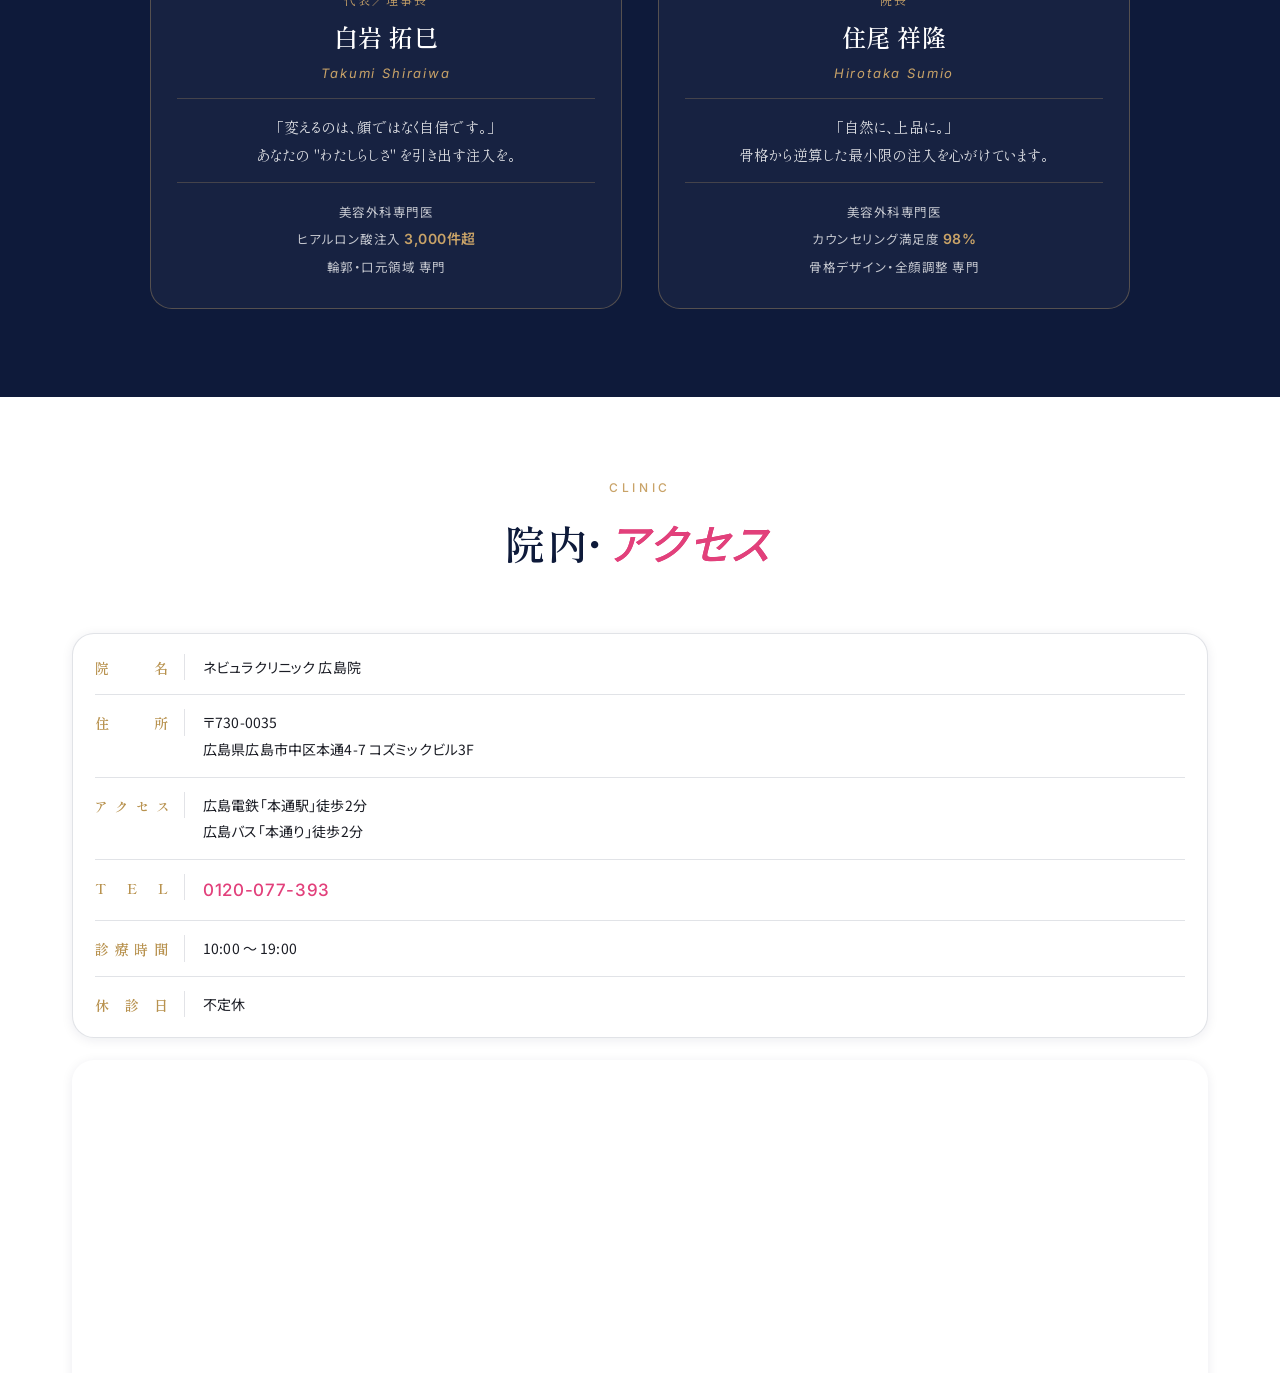
==== commit 463a60ec: "Bust CSS cache v17 for worry__cta fix" ====
--- a/Hyaluron LP.html
+++ b/Hyaluron LP.html
@@ -8,7 +8,7 @@
 <link rel="preconnect" href="https://fonts.googleapis.com" />
 <link rel="preconnect" href="https://fonts.gstatic.com" crossorigin />
 <link href="https://fonts.googleapis.com/css2?family=Shippori+Mincho:wght@400;500;600;700;800&family=Noto+Sans+JP:wght@300;400;500;600;700&family=Inter:wght@300;400;500;600;700&family=Italianno&display=swap" rel="stylesheet" />
-<link rel="stylesheet" href="styles-v14.css?v=16" />
+<link rel="stylesheet" href="styles-v14.css?v=17" />
 <style>
 /* REASONS: composite image — PC & SP */
 .reason-list{
--- a/styles-v14.css
+++ b/styles-v14.css
@@ -1579,7 +1579,8 @@
   .faq-a{ padding: 12px 16px; }
   .foot{ padding: 20px 0 16px; }
   .worry__list{ gap: 8px; margin-top: 16px; }
-  .worry__cta{ margin-top: 18px; font-size: 14px; white-space: nowrap; }
+  .worry__cta{ margin-top: 18px; font-size: 13px; white-space: nowrap; }
+  .worry__cta em{ font-size: 1.1em; }
 }
 
 /* ===== CTA Trust Badges ===== */
